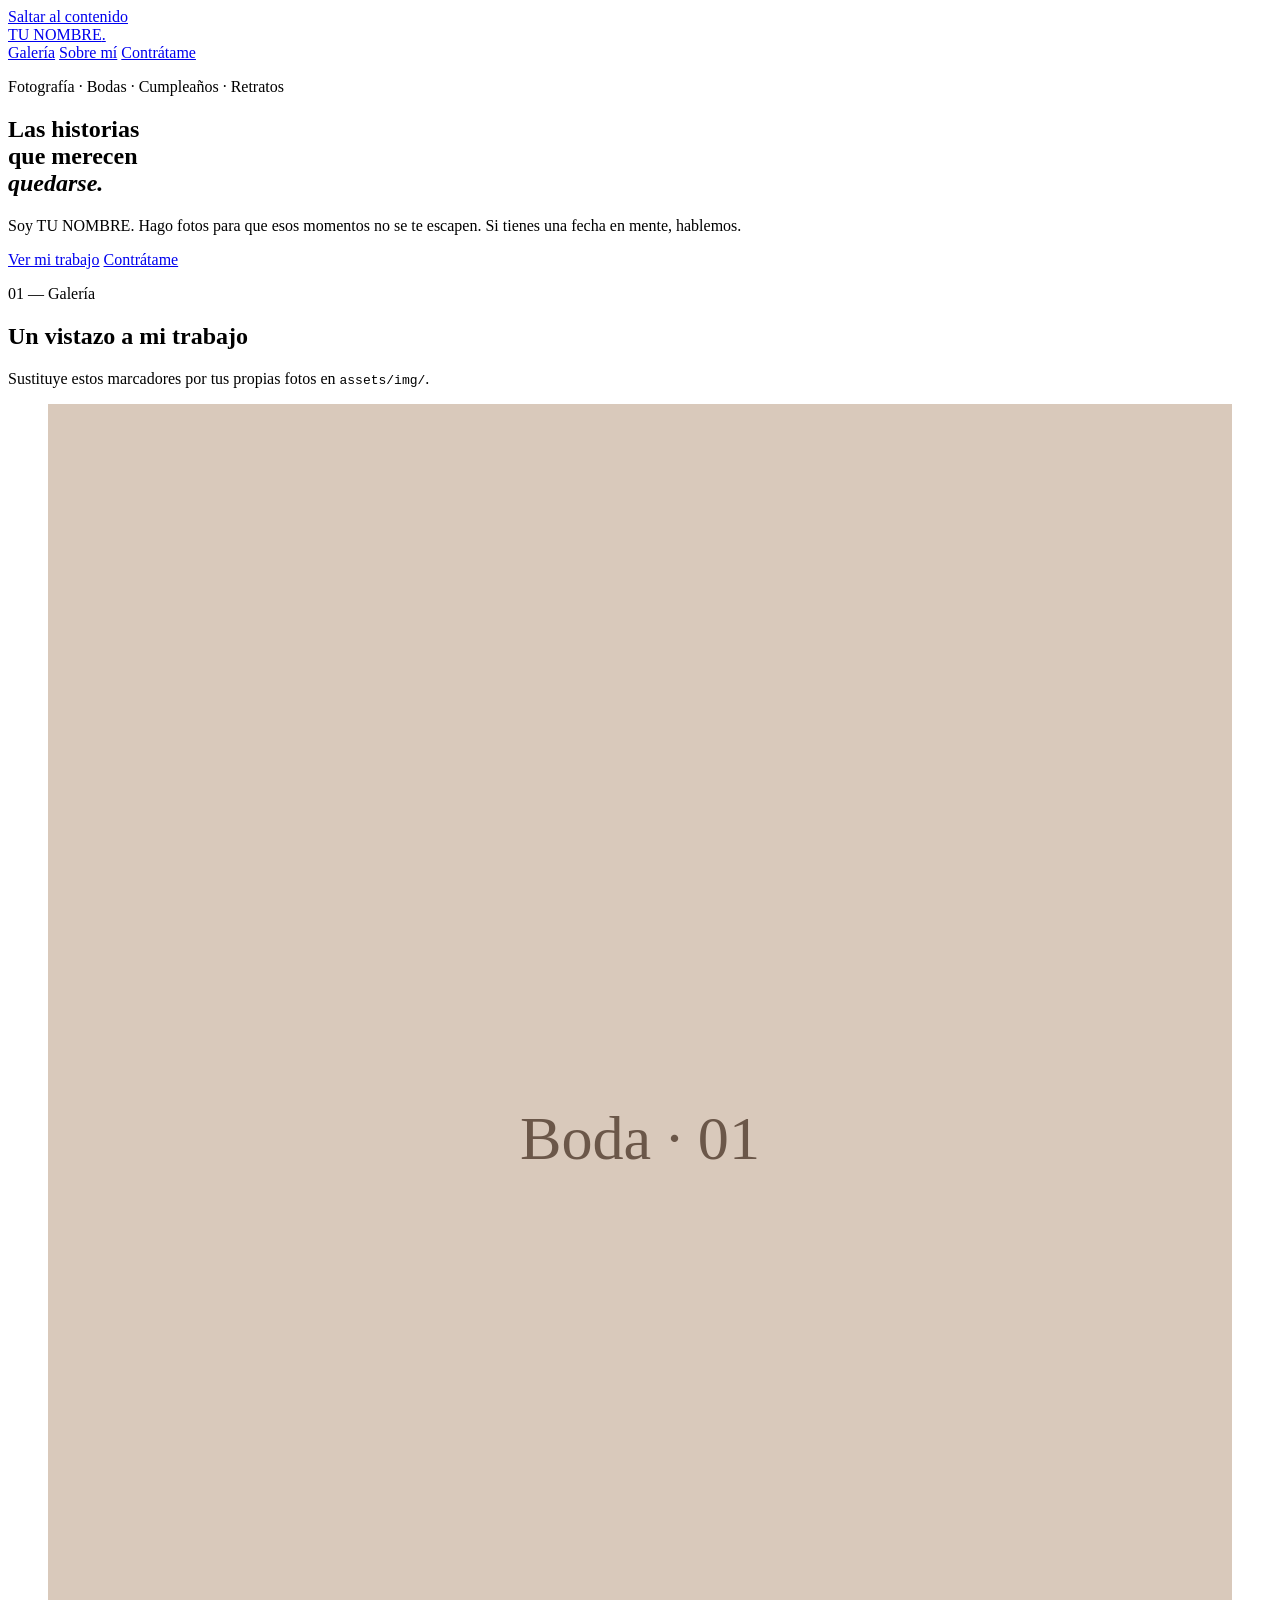
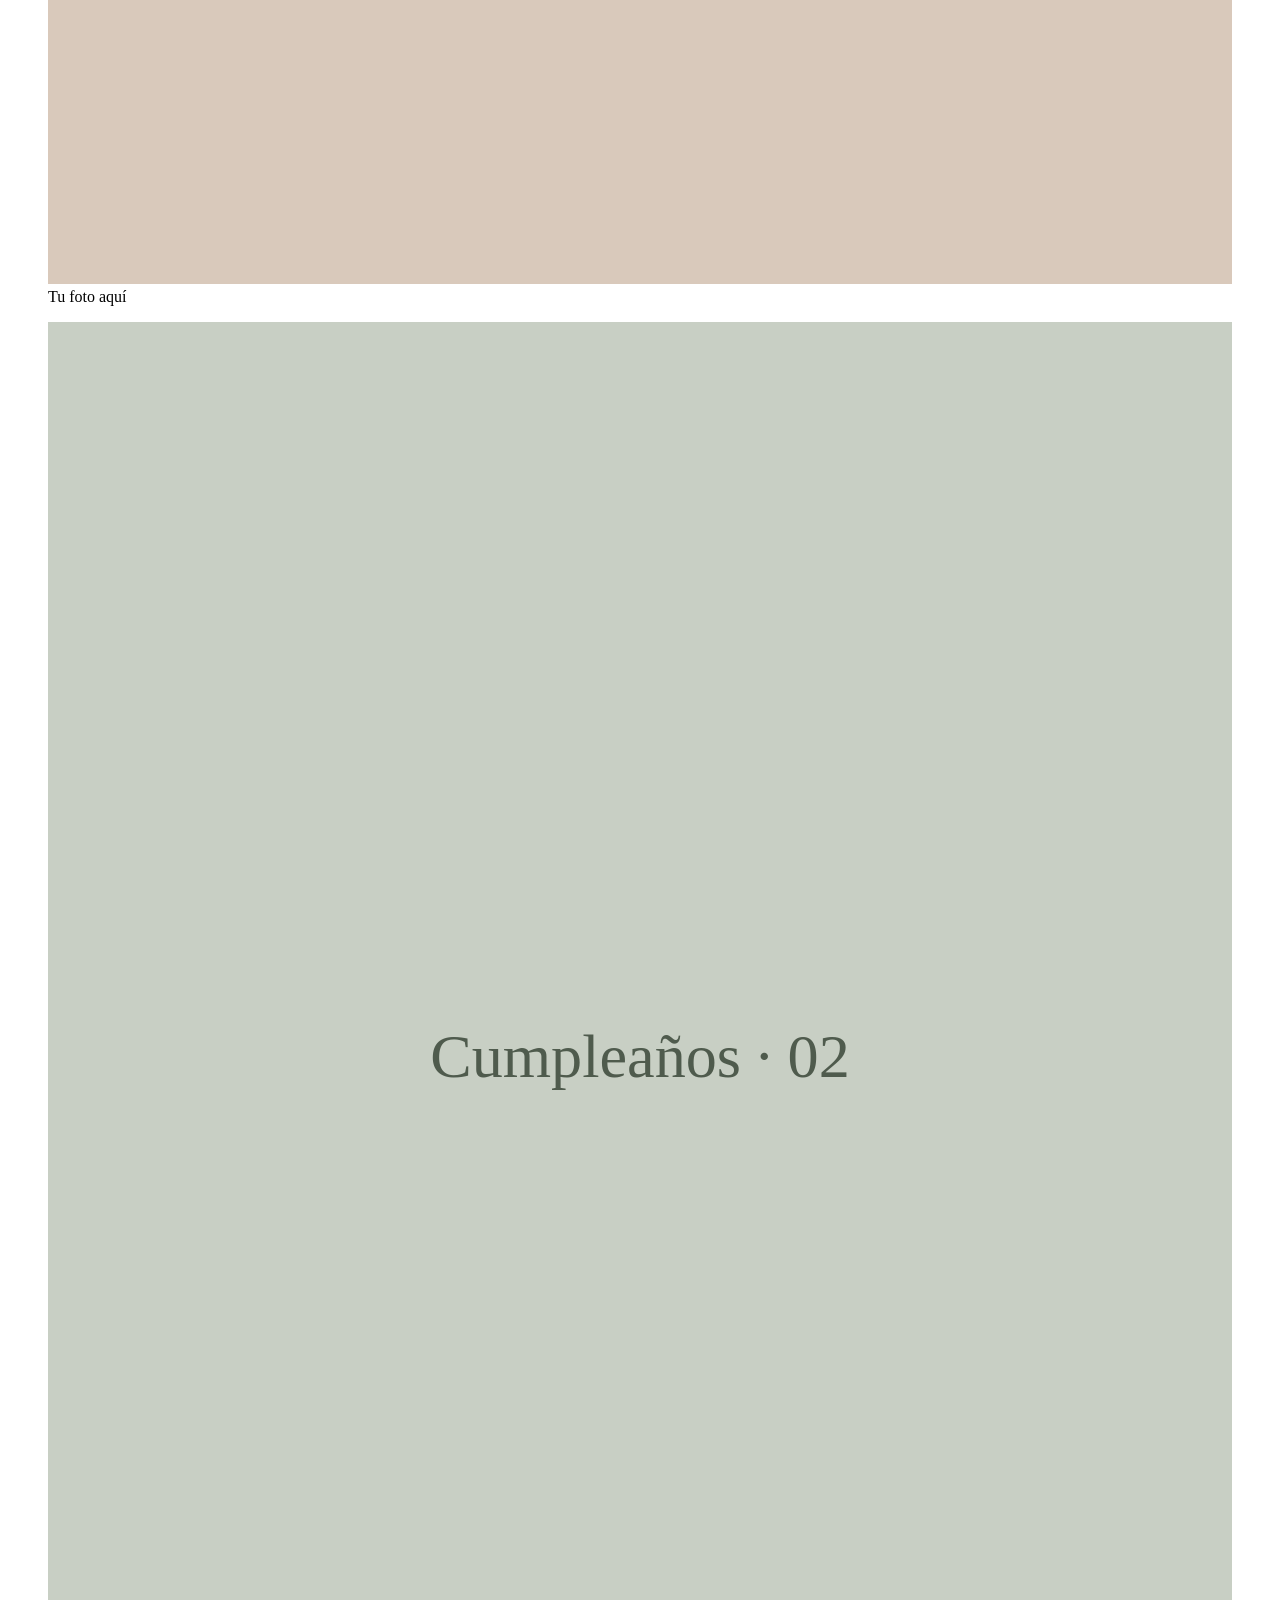
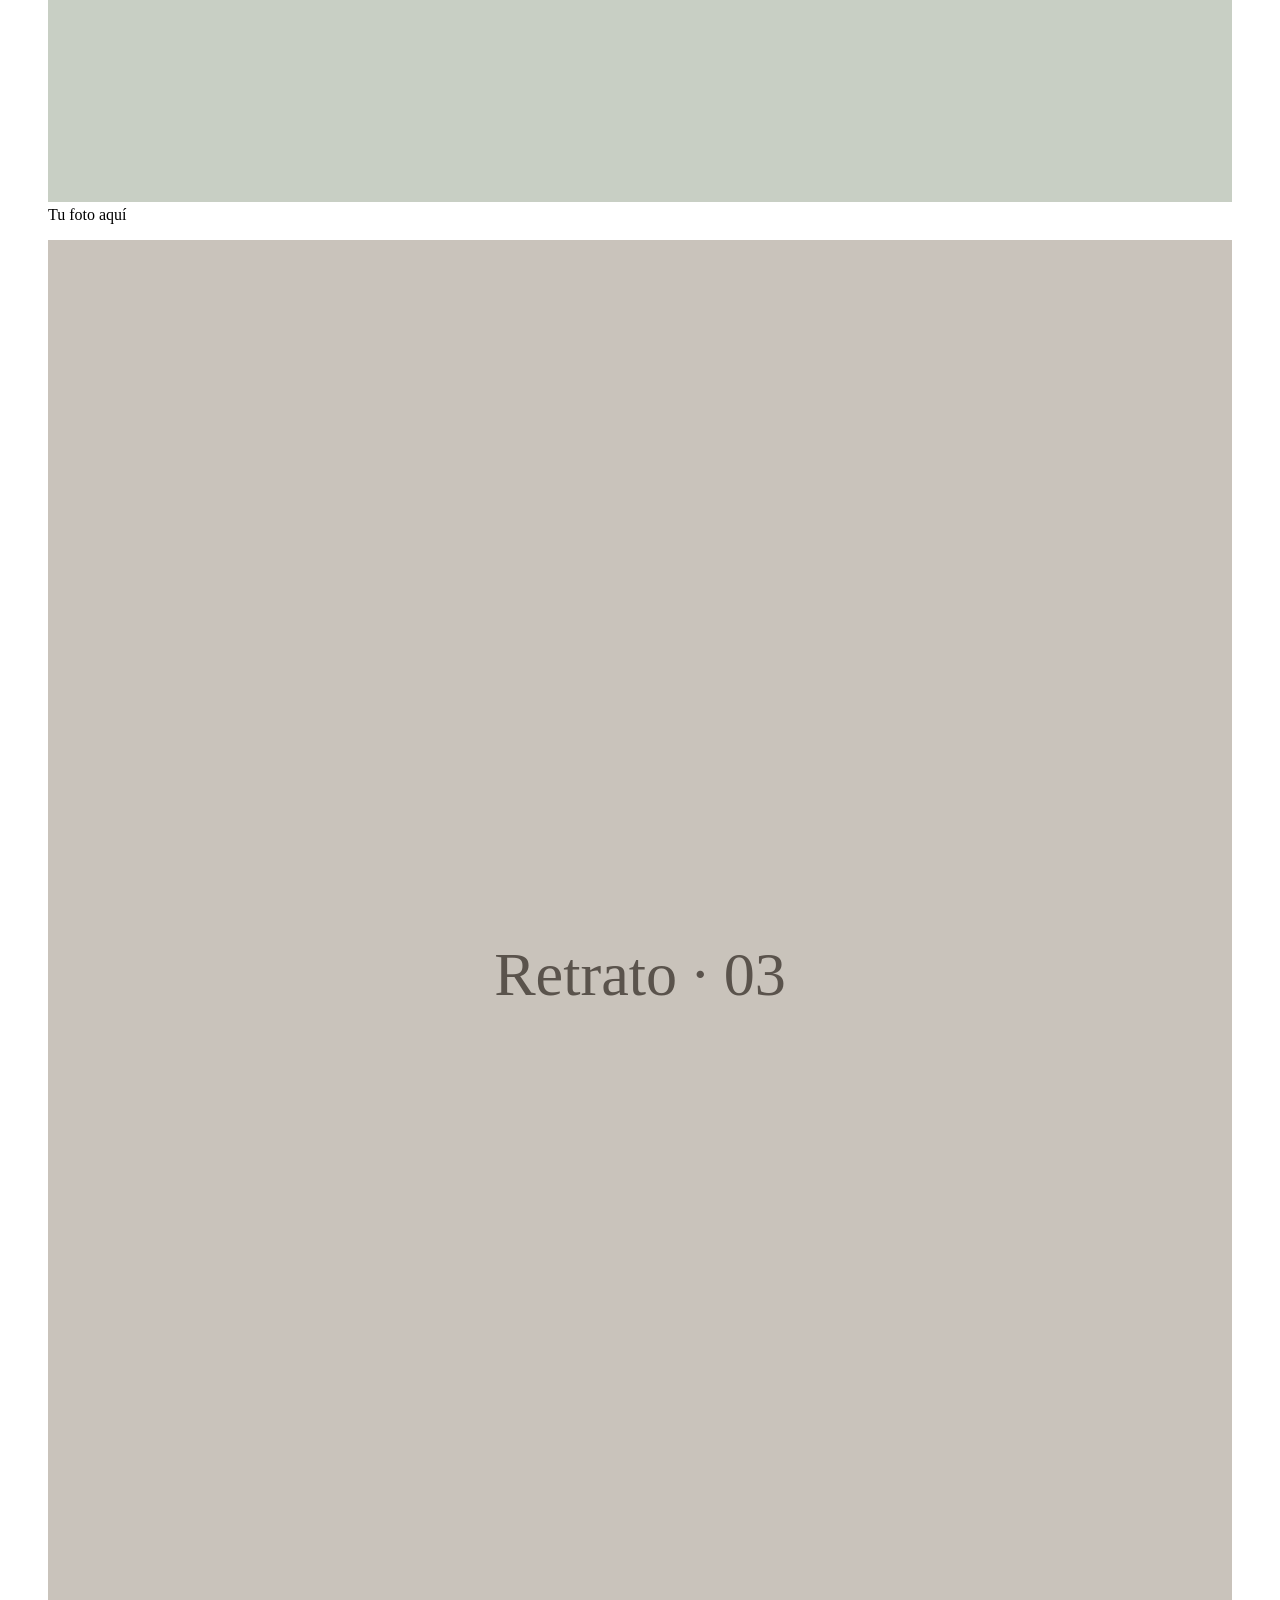
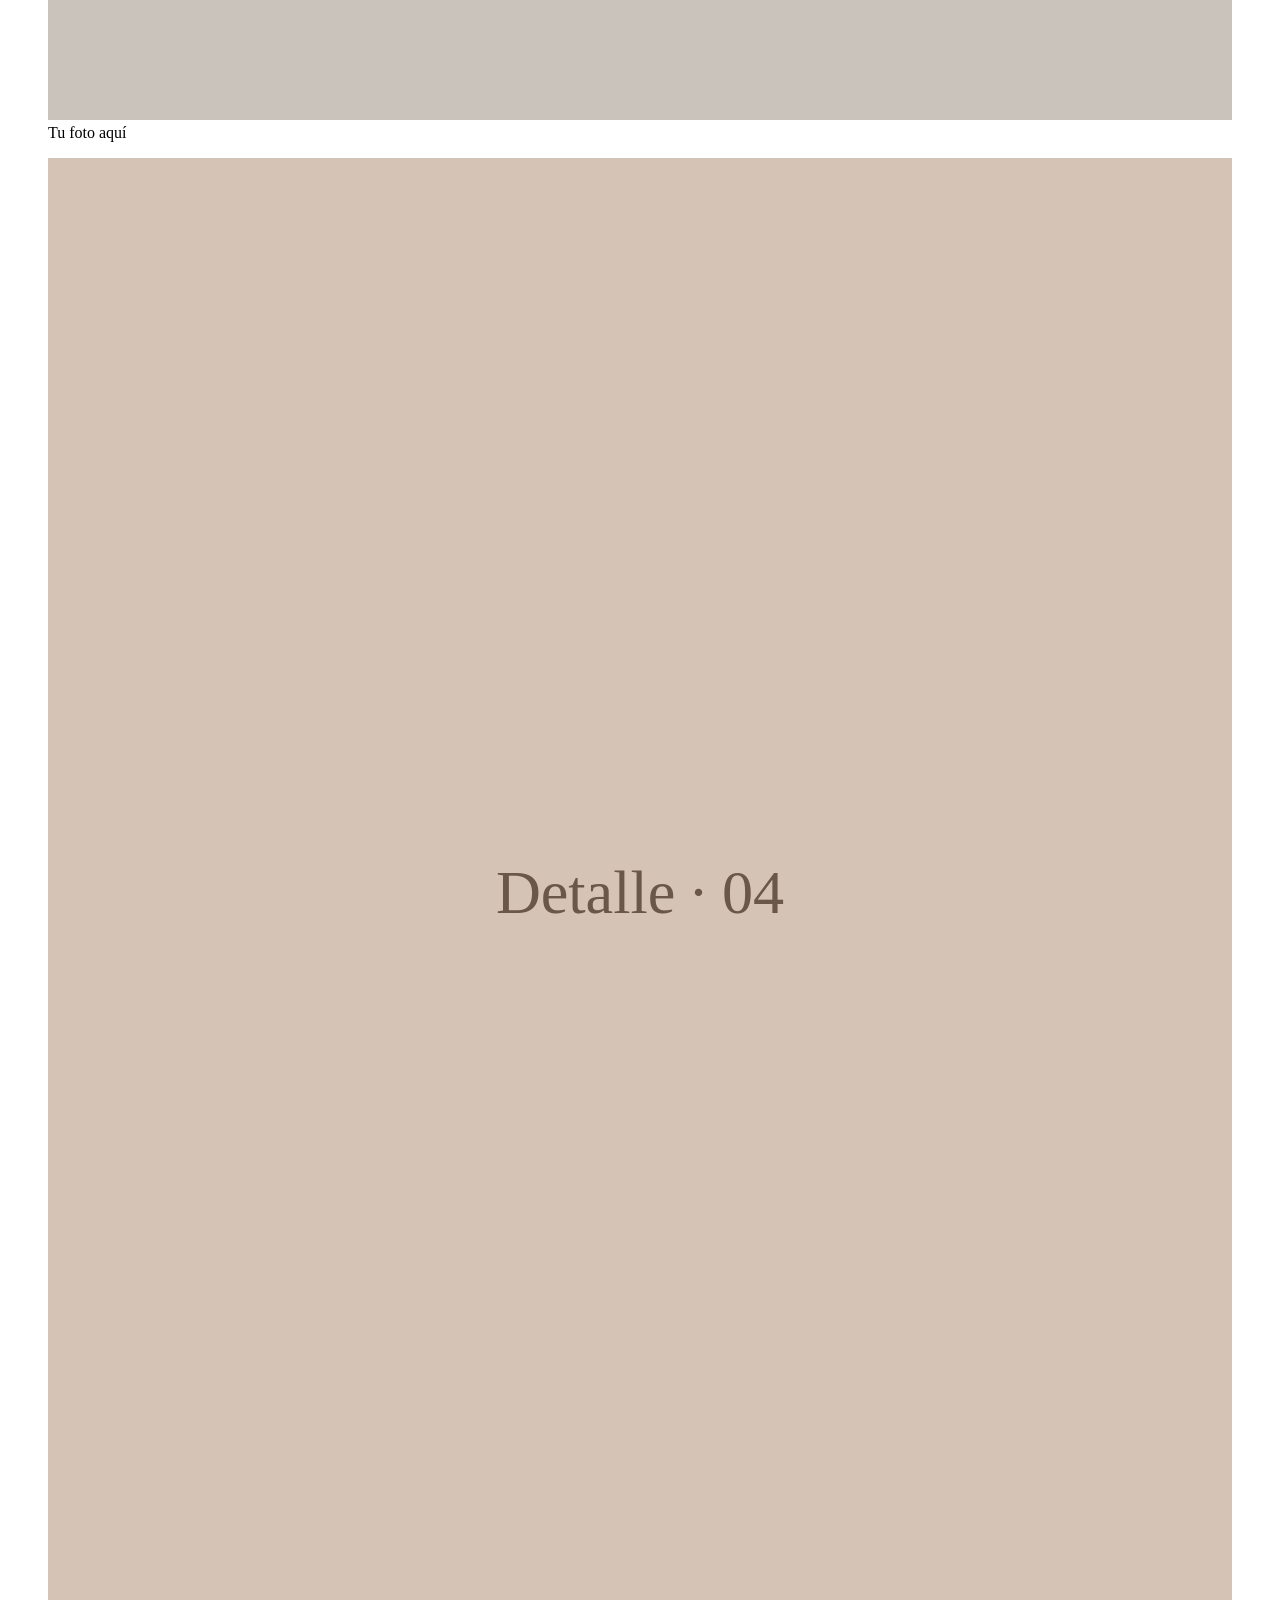
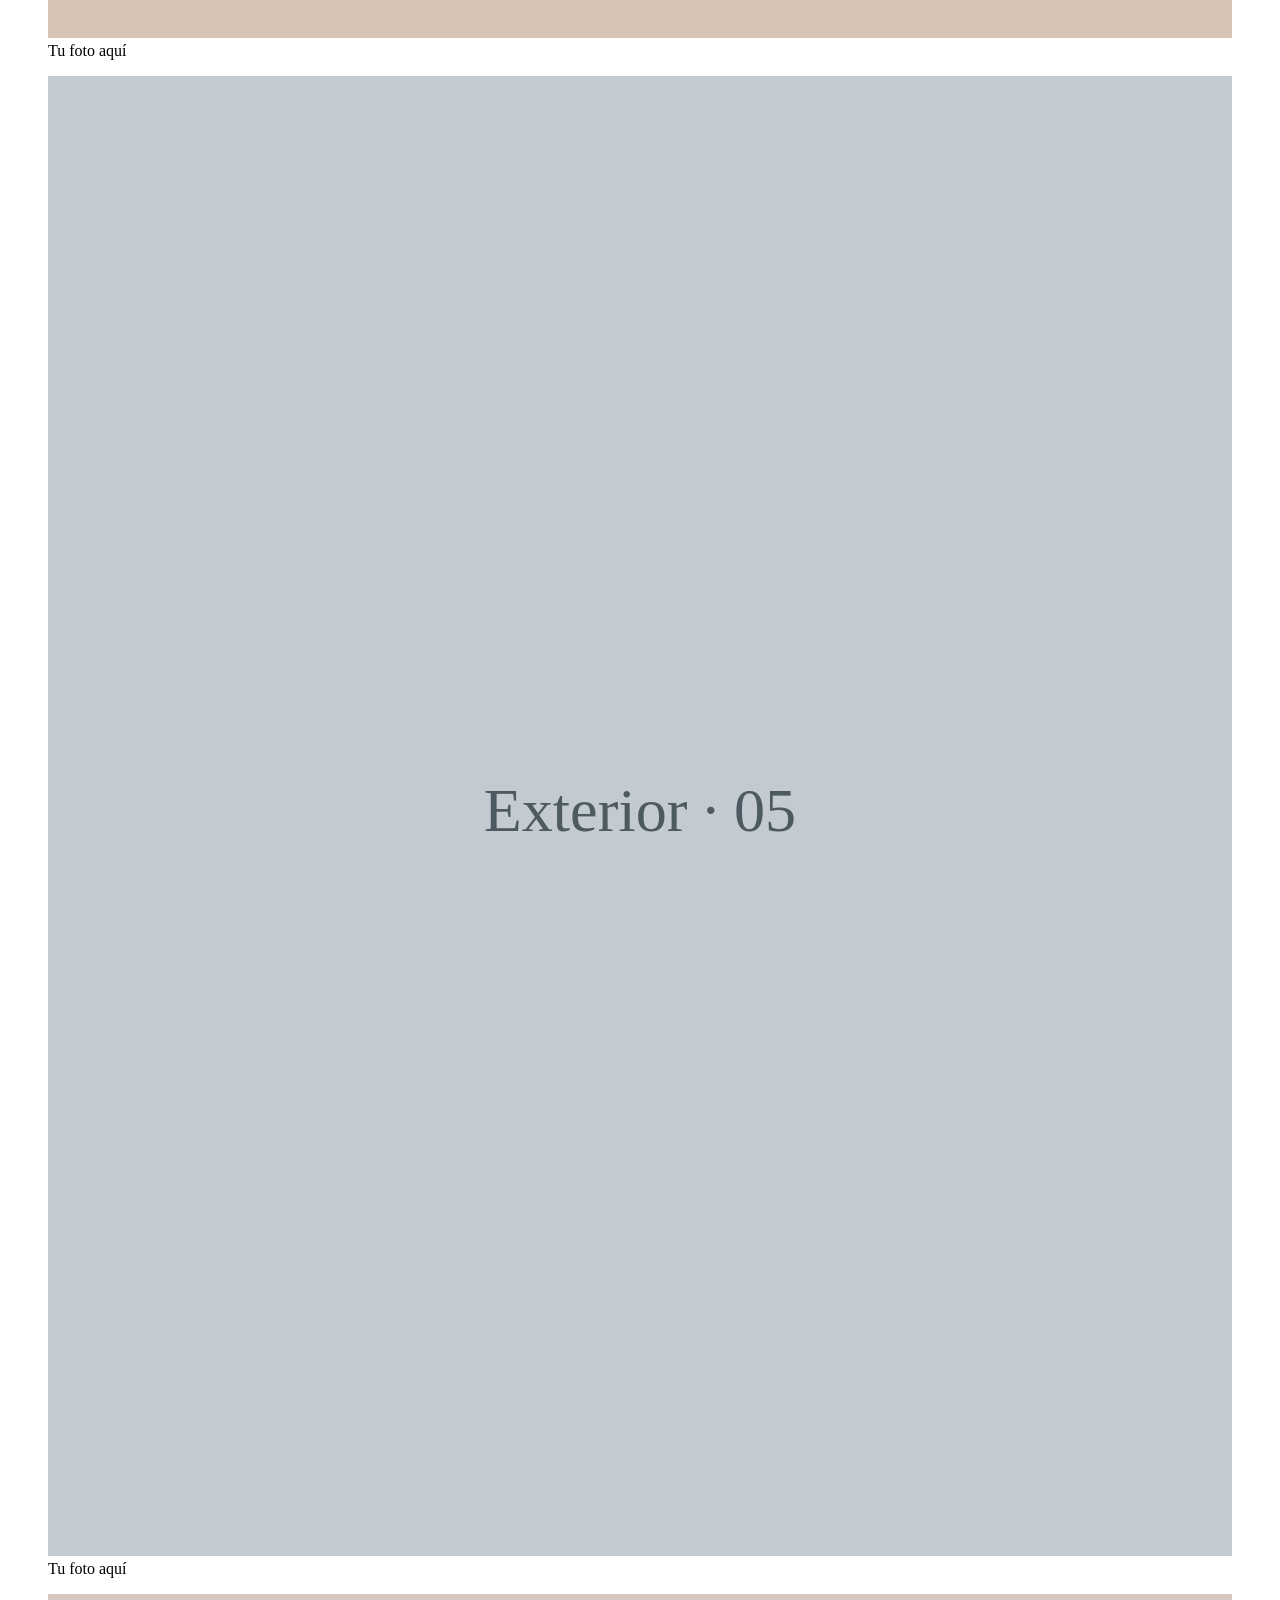
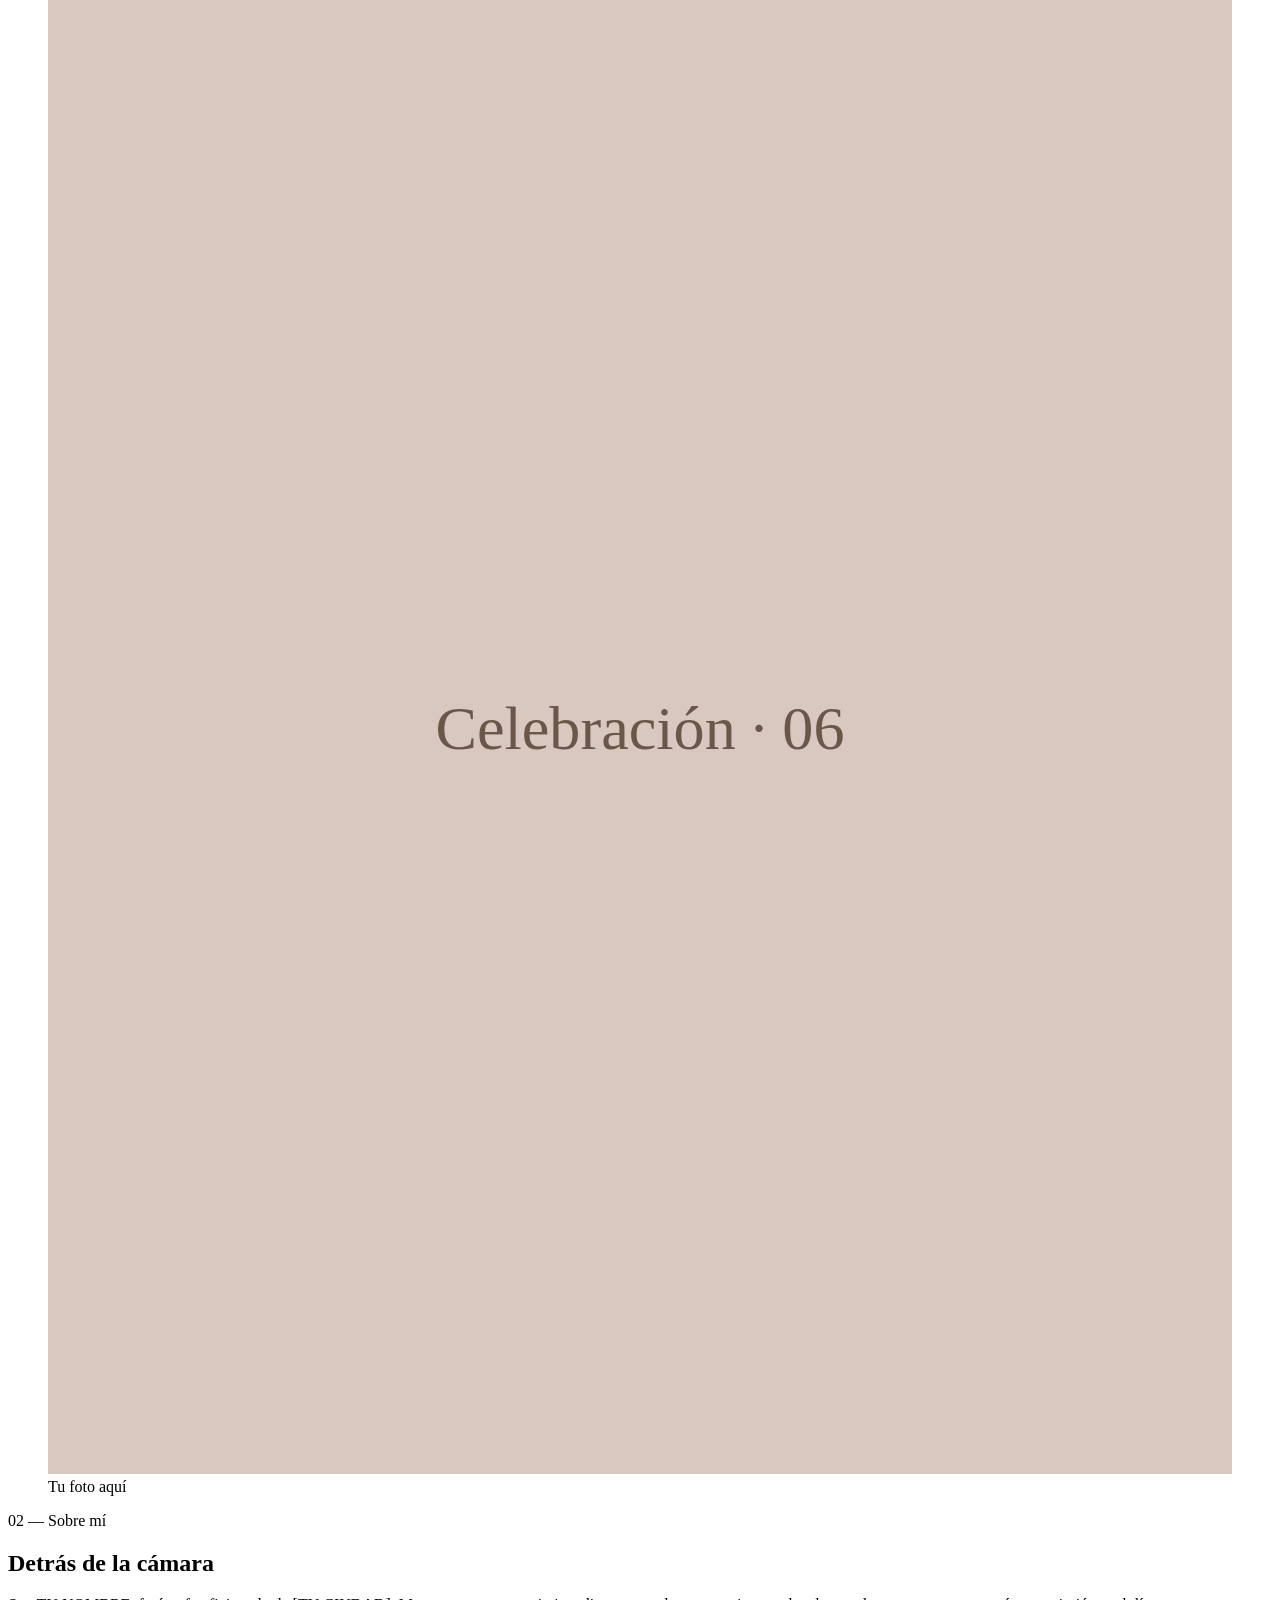
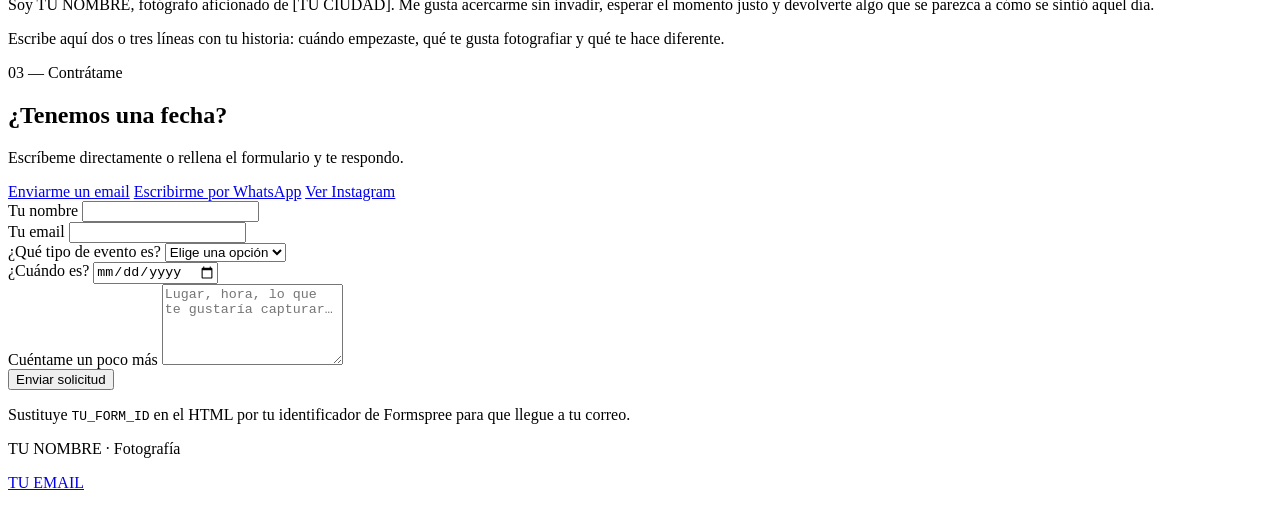
==== index.html @ b953aa75 "feat: añadir index.html" ====
<!doctype html>
<html lang="es">
<head>
  <meta charset="utf-8">
  <meta name="viewport" content="width=device-width, initial-scale=1">
  <title>TU NOMBRE · Fotografía</title>
  <meta name="description" content="Portafolio de fotografía de TU NOMBRE. Bodas, cumpleaños y retratos. Escríbeme para contratarme.">
  <meta property="og:title" content="TU NOMBRE · Fotografía">
  <meta property="og:description" content="Fotografía para bodas, cumpleaños y retratos. Cuéntame qué necesitas y cuándo.">
  <meta property="og:type" content="website">
  <link rel="stylesheet" href="assets/css/style.css">
</head>
<body>
  <a class="salto" href="#contenido">Saltar al contenido</a>

  <header class="cabecera">
    <a class="marca" href="#inicio">TU NOMBRE<span class="punto">.</span></a>
    <nav aria-label="Navegación principal">
      <a href="#galeria">Galería</a>
      <a href="#sobre-mi">Sobre mí</a>
      <a href="#contratame">Contrátame</a>
    </nav>
  </header>

  <main id="contenido">
    <section id="inicio" class="inicio">
      <p class="etiqueta">Fotografía · Bodas · Cumpleaños · Retratos</p>
      <h1>Las historias<br>que merecen<br><em>quedarse.</em></h1>
      <p class="intro">Soy TU NOMBRE. Hago fotos para que esos momentos no se te escapen. Si tienes una fecha en mente, hablemos.</p>
      <div class="acciones">
        <a class="boton boton-principal" href="#galeria">Ver mi trabajo</a>
        <a class="boton boton-secundario" href="#contratame">Contrátame</a>
      </div>
    </section>

    <section id="galeria" class="seccion">
      <div class="cabecera-seccion">
        <p class="etiqueta">01 — Galería</p>
        <h2>Un vistazo a mi trabajo</h2>
        <p>Sustituye estos marcadores por tus propias fotos en <code>assets/img/</code>.</p>
      </div>
      <div class="rejilla">
        <figure><svg viewBox="0 0 800 1000" role="img" aria-label="Espacio para una fotografía de boda"><rect width="800" height="1000" fill="#d9c9bb"/><text x="400" y="510" text-anchor="middle" fill="#6b5749" font-family="Georgia,serif" font-size="42">Boda · 01</text></svg><figcaption>Tu foto aquí</figcaption></figure>
        <figure><svg viewBox="0 0 800 1000" role="img" aria-label="Espacio para una fotografía de cumpleaños"><rect width="800" height="1000" fill="#c8cfc4"/><text x="400" y="510" text-anchor="middle" fill="#4f5b4d" font-family="Georgia,serif" font-size="42">Cumpleaños · 02</text></svg><figcaption>Tu foto aquí</figcaption></figure>
        <figure><svg viewBox="0 0 800 1000" role="img" aria-label="Espacio para un retrato"><rect width="800" height="1000" fill="#c9c3bb"/><text x="400" y="510" text-anchor="middle" fill="#5a534c" font-family="Georgia,serif" font-size="42">Retrato · 03</text></svg><figcaption>Tu foto aquí</figcaption></figure>
        <figure><svg viewBox="0 0 800 1000" role="img" aria-label="Espacio para una fotografía de detalle"><rect width="800" height="1000" fill="#d5c3b5"/><text x="400" y="510" text-anchor="middle" fill="#6b5749" font-family="Georgia,serif" font-size="42">Detalle · 04</text></svg><figcaption>Tu foto aquí</figcaption></figure>
        <figure><svg viewBox="0 0 800 1000" role="img" aria-label="Espacio para una fotografía al aire libre"><rect width="800" height="1000" fill="#c3cbd0"/><text x="400" y="510" text-anchor="middle" fill="#4d5a61" font-family="Georgia,serif" font-size="42">Exterior · 05</text></svg><figcaption>Tu foto aquí</figcaption></figure>
        <figure><svg viewBox="0 0 800 1000" role="img" aria-label="Espacio para una fotografía de celebración"><rect width="800" height="1000" fill="#d8c8c0"/><text x="400" y="510" text-anchor="middle" fill="#6b5749" font-family="Georgia,serif" font-size="42">Celebración · 06</text></svg><figcaption>Tu foto aquí</figcaption></figure>
      </div>
    </section>

    <section id="sobre-mi" class="seccion sobre-mi">
      <div class="cabecera-seccion">
        <p class="etiqueta">02 — Sobre mí</p>
        <h2>Detrás de la cámara</h2>
      </div>
      <p>Soy TU NOMBRE, fotógrafo aficionado de [TU CIUDAD]. Me gusta acercarme sin invadir, esperar el momento justo y devolverte algo que se parezca a cómo se sintió aquel día.</p>
      <p>Escribe aquí dos o tres líneas con tu historia: cuándo empezaste, qué te gusta fotografiar y qué te hace diferente.</p>
    </section>

    <section id="contratame" class="seccion contratame">
      <div class="cabecera-seccion">
        <p class="etiqueta">03 — Contrátame</p>
        <h2>¿Tenemos una fecha?</h2>
        <p>Escríbeme directamente o rellena el formulario y te respondo.</p>
      </div>

      <div class="contacto-directo">
        <a class="boton boton-principal" href="mailto:TU EMAIL">Enviarme un email</a>
        <a class="boton boton-secundario" href="https://wa.me/TU WHATSAPP" target="_blank" rel="noopener">Escribirme por WhatsApp</a>
        <a class="boton boton-secundario" href="https://instagram.com/TU INSTAGRAM" target="_blank" rel="noopener">Ver Instagram</a>
      </div>

      <form id="formulario-contratacion" action="https://formspree.io/f/TU_FORM_ID" method="POST">
        <input type="hidden" name="_subject" value="Nueva solicitud de fotografía">
        <div class="campo">
          <label for="nombre">Tu nombre</label>
          <input id="nombre" name="nombre" type="text" autocomplete="name" required>
        </div>
        <div class="campo">
          <label for="email">Tu email</label>
          <input id="email" name="email" type="email" autocomplete="email" required>
        </div>
        <div class="campo">
          <label for="tipo_evento">¿Qué tipo de evento es?</label>
          <select id="tipo_evento" name="tipo_evento" required>
            <option value="" disabled selected>Elige una opción</option>
            <option value="boda">Boda</option>
            <option value="cumpleanos">Cumpleaños</option>
            <option value="retrato">Retrato</option>
            <option value="otro">Otro</option>
          </select>
        </div>
        <div class="campo">
          <label for="fecha_evento">¿Cuándo es?</label>
          <input id="fecha_evento" name="fecha_evento" type="date" required>
        </div>
        <div class="campo campo-ancho">
          <label for="mensaje">Cuéntame un poco más</label>
          <textarea id="mensaje" name="mensaje" rows="5" placeholder="Lugar, hora, lo que te gustaría capturar…" required></textarea>
        </div>
        <button class="boton boton-principal" type="submit">Enviar solicitud</button>
        <p class="aviso">Sustituye <code>TU_FORM_ID</code> en el HTML por tu identificador de Formspree para que llegue a tu correo.</p>
      </form>
    </section>
  </main>

  <footer class="pie">
    <p>TU NOMBRE · Fotografía</p>
    <p><a href="mailto:TU EMAIL">TU EMAIL</a></p>
  </footer>

  <script src="assets/js/main.js"></script>
</body>
</html>
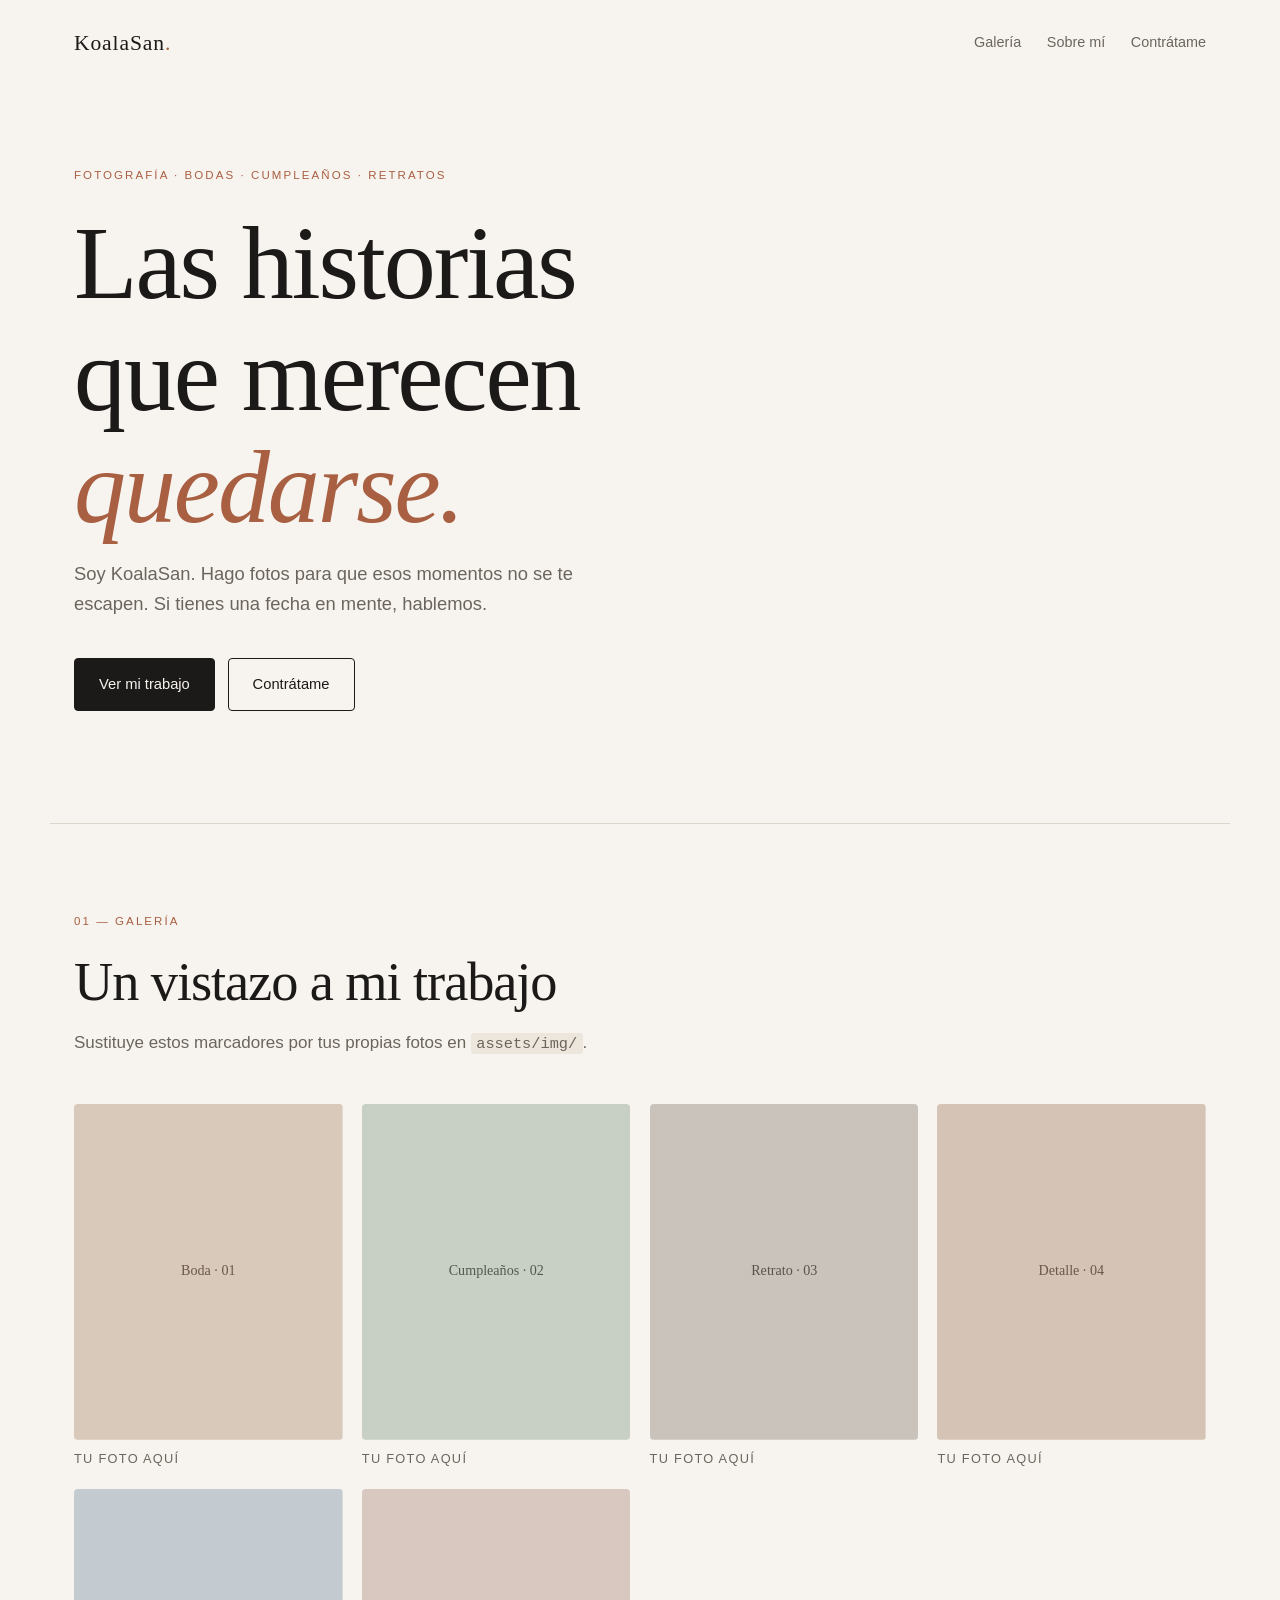
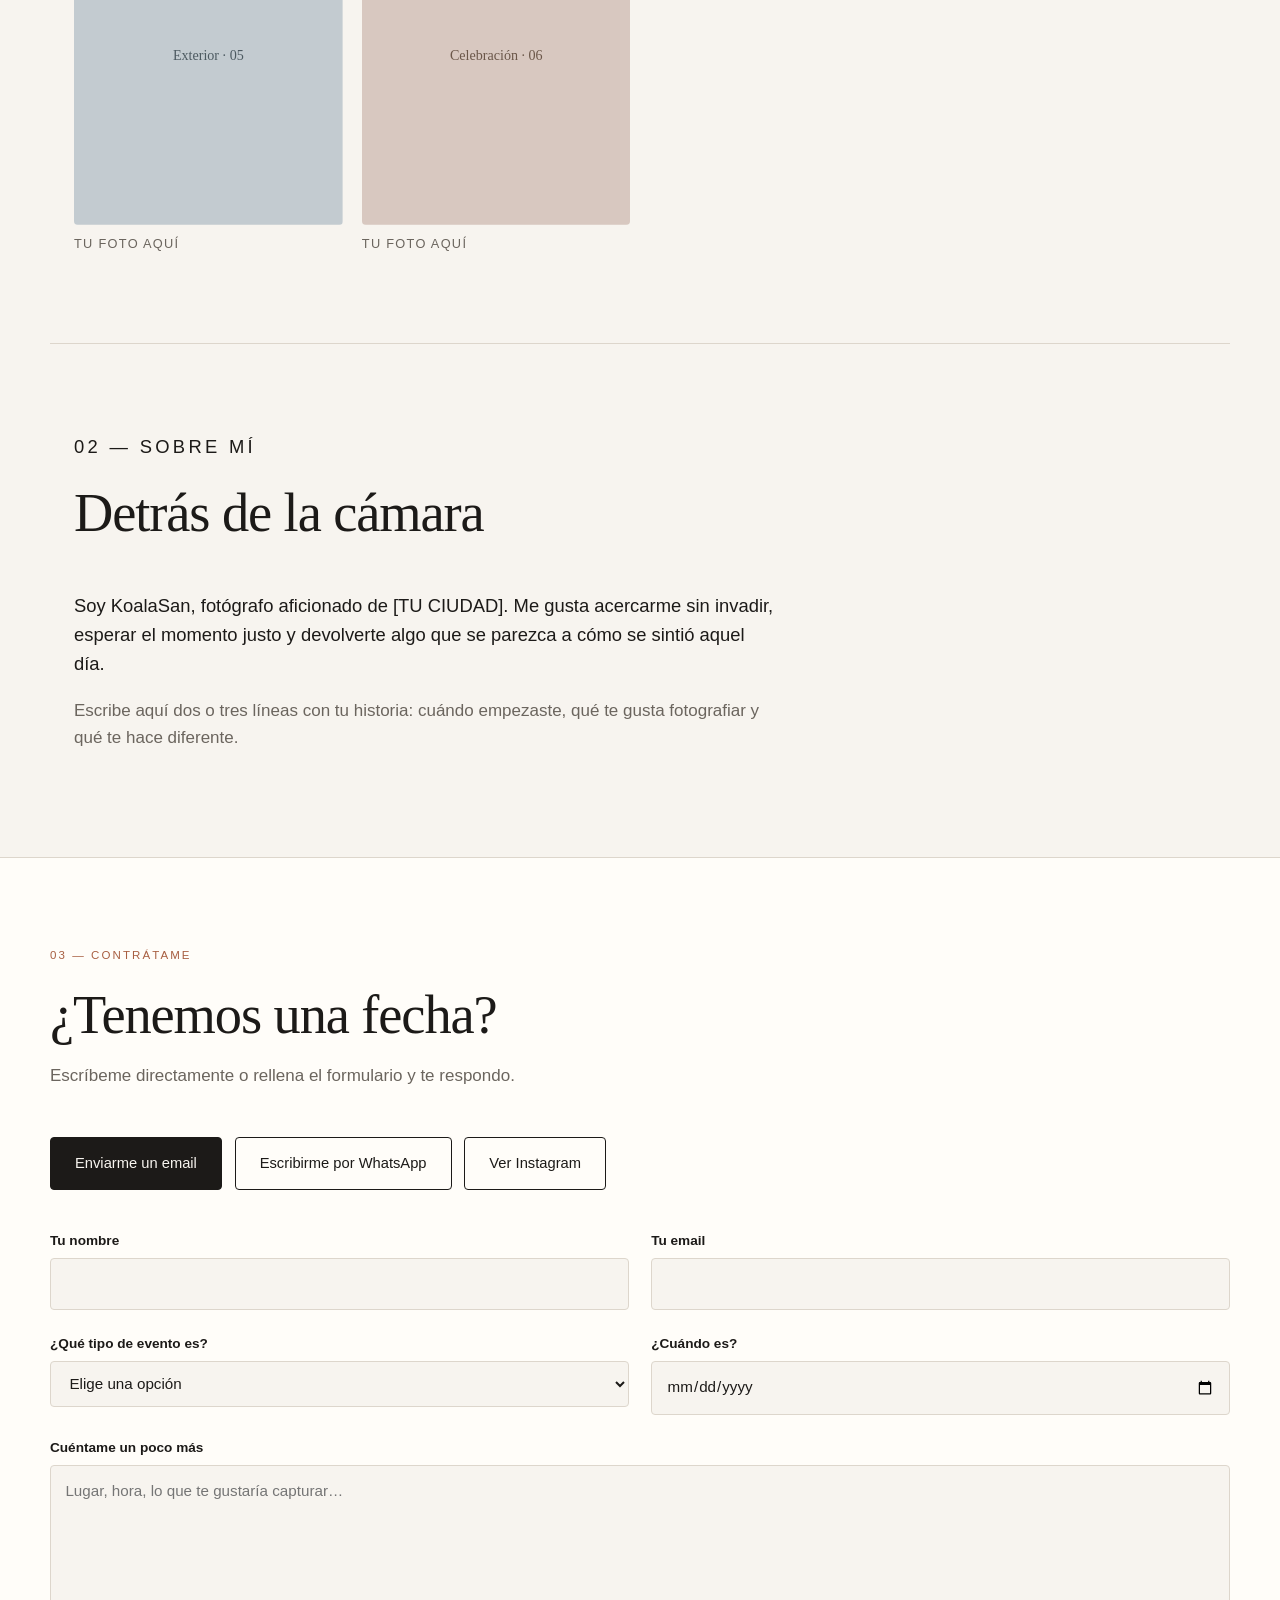
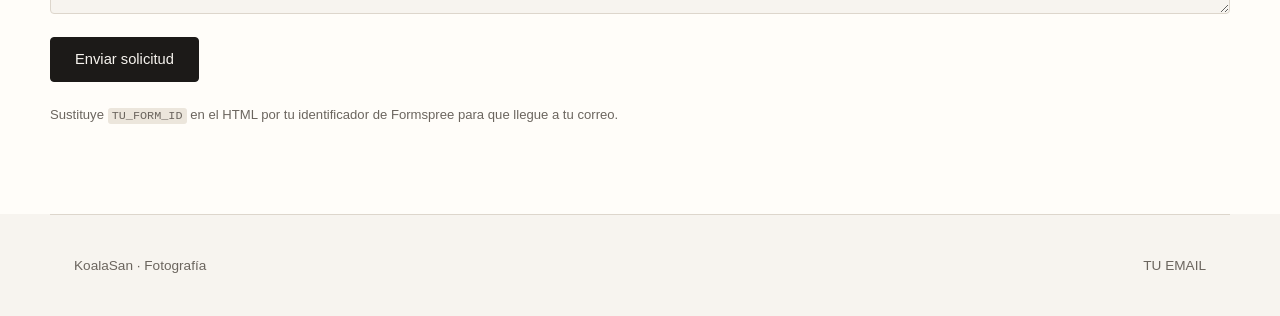
==== commit 39739032: "feat: nombre KoalaSan y animaciones" ====
--- a/index.html
+++ b/index.html
@@ -3,9 +3,10 @@
 <head>
   <meta charset="utf-8">
   <meta name="viewport" content="width=device-width, initial-scale=1">
-  <title>TU NOMBRE · Fotografía</title>
-  <meta name="description" content="Portafolio de fotografía de TU NOMBRE. Bodas, cumpleaños y retratos. Escríbeme para contratarme.">
-  <meta property="og:title" content="TU NOMBRE · Fotografía">
+  <title>KoalaSan · Fotografía</title>
+  <meta name="name" content="KoalaSan">
+  <meta name="description" content="Portafolio de fotografía de KoalaSan. Bodas, cumpleaños y retratos. Escríbeme para contratarme.">
+  <meta property="og:title" content="KoalaSan · Fotografía">
   <meta property="og:description" content="Fotografía para bodas, cumpleaños y retratos. Cuéntame qué necesitas y cuándo.">
   <meta property="og:type" content="website">
   <link rel="stylesheet" href="assets/css/style.css">
@@ -14,7 +15,7 @@
   <a class="salto" href="#contenido">Saltar al contenido</a>
 
   <header class="cabecera">
-    <a class="marca" href="#inicio">TU NOMBRE<span class="punto">.</span></a>
+    <a class="marca" href="#inicio">KoalaSan<span class="punto">.</span></a>
     <nav aria-label="Navegación principal">
       <a href="#galeria">Galería</a>
       <a href="#sobre-mi">Sobre mí</a>
@@ -26,7 +27,7 @@
     <section id="inicio" class="inicio">
       <p class="etiqueta">Fotografía · Bodas · Cumpleaños · Retratos</p>
       <h1>Las historias<br>que merecen<br><em>quedarse.</em></h1>
-      <p class="intro">Soy TU NOMBRE. Hago fotos para que esos momentos no se te escapen. Si tienes una fecha en mente, hablemos.</p>
+      <p class="intro">Soy KoalaSan. Hago fotos para que esos momentos no se te escapen. Si tienes una fecha en mente, hablemos.</p>
       <div class="acciones">
         <a class="boton boton-principal" href="#galeria">Ver mi trabajo</a>
         <a class="boton boton-secundario" href="#contratame">Contrátame</a>
@@ -54,7 +55,7 @@
         <p class="etiqueta">02 — Sobre mí</p>
         <h2>Detrás de la cámara</h2>
       </div>
-      <p>Soy TU NOMBRE, fotógrafo aficionado de [TU CIUDAD]. Me gusta acercarme sin invadir, esperar el momento justo y devolverte algo que se parezca a cómo se sintió aquel día.</p>
+      <p>Soy KoalaSan, fotógrafo aficionado de [TU CIUDAD]. Me gusta acercarme sin invadir, esperar el momento justo y devolverte algo que se parezca a cómo se sintió aquel día.</p>
       <p>Escribe aquí dos o tres líneas con tu historia: cuándo empezaste, qué te gusta fotografiar y qué te hace diferente.</p>
     </section>
 
@@ -106,7 +107,7 @@
   </main>
 
   <footer class="pie">
-    <p>TU NOMBRE · Fotografía</p>
+    <p>KoalaSan · Fotografía</p>
     <p><a href="mailto:TU EMAIL">TU EMAIL</a></p>
   </footer>
 
--- a/assets/css/style.css
+++ b/assets/css/style.css
@@ -0,0 +1,236 @@
+:root {
+  --fondo: #f7f4ef;
+  --papel: #fffdf9;
+  --tinta: #1c1a18;
+  --suave: #6b655e;
+  --acento: #a85f42;
+  --borde: #ddd6cc;
+  --radio: 4px;
+}
+
+* { box-sizing: border-box; }
+
+html { scroll-behavior: smooth; }
+
+body {
+  margin: 0;
+  background: var(--fondo);
+  color: var(--tinta);
+  font-family: -apple-system, BlinkMacSystemFont, "Segoe UI", Roboto, Helvetica, Arial, sans-serif;
+  font-size: 17px;
+  line-height: 1.6;
+  -webkit-font-smoothing: antialiased;
+}
+
+h1, h2 {
+  font-family: Georgia, "Times New Roman", serif;
+  font-weight: 400;
+  line-height: 1.08;
+  letter-spacing: -0.02em;
+  margin: 0 0 1rem;
+}
+
+h1 { font-size: clamp(2.8rem, 9vw, 6.5rem); }
+h2 { font-size: clamp(2rem, 5vw, 3.4rem); }
+em { color: var(--acento); font-style: italic; }
+
+a { color: inherit; }
+
+code {
+  font-size: 0.9em;
+  background: #ece6dc;
+  padding: 0.1em 0.35em;
+  border-radius: 3px;
+}
+
+.salto {
+  position: absolute;
+  left: -9999px;
+}
+.salto:focus {
+  left: 1rem;
+  top: 1rem;
+  z-index: 10;
+  background: var(--tinta);
+  color: var(--fondo);
+  padding: 0.5rem 1rem;
+}
+
+.cabecera {
+  display: flex;
+  flex-wrap: wrap;
+  gap: 1rem;
+  align-items: center;
+  justify-content: space-between;
+  max-width: 1180px;
+  margin: 0 auto;
+  padding: 1.6rem 1.5rem;
+}
+
+.marca {
+  font-family: Georgia, "Times New Roman", serif;
+  font-size: 1.35rem;
+  letter-spacing: 0.04em;
+  text-decoration: none;
+}
+.punto { color: var(--acento); }
+
+.cabecera nav {
+  display: flex;
+  flex-wrap: wrap;
+  gap: 1.6rem;
+}
+.cabecera nav a {
+  font-size: 0.9rem;
+  text-decoration: none;
+  color: var(--suave);
+  border-bottom: 1px solid transparent;
+}
+.cabecera nav a:hover { color: var(--tinta); border-color: var(--acento); }
+
+:focus-visible {
+  outline: 2px solid var(--acento);
+  outline-offset: 3px;
+}
+
+.inicio,
+.seccion,
+.pie {
+  max-width: 1180px;
+  margin: 0 auto;
+  padding-inline: 1.5rem;
+}
+
+.inicio {
+  min-height: min(78vh, 720px);
+  display: flex;
+  flex-direction: column;
+  justify-content: center;
+  padding-block: 5rem 7rem;
+}
+
+.etiqueta {
+  text-transform: uppercase;
+  letter-spacing: 0.18em;
+  font-size: 0.72rem;
+  color: var(--acento);
+  margin: 0 0 1.4rem;
+}
+
+.intro {
+  max-width: 34rem;
+  font-size: 1.15rem;
+  color: var(--suave);
+  margin: 0 0 2.5rem;
+}
+
+.acciones,
+.contacto-directo {
+  display: flex;
+  flex-wrap: wrap;
+  gap: 0.8rem;
+}
+
+.boton {
+  display: inline-block;
+  padding: 0.85rem 1.5rem;
+  border-radius: var(--radio);
+  font-size: 0.92rem;
+  text-decoration: none;
+  border: 1px solid var(--tinta);
+  cursor: pointer;
+  font-family: inherit;
+}
+.boton-principal { background: var(--tinta); color: var(--fondo); }
+.boton-principal:hover { background: var(--acento); border-color: var(--acento); }
+.boton-secundario { background: transparent; color: var(--tinta); }
+.boton-secundario:hover { border-color: var(--acento); color: var(--acento); }
+
+.seccion { padding-block: 5.5rem; border-top: 1px solid var(--borde); }
+
+.cabecera-seccion { max-width: 42rem; margin-bottom: 3rem; }
+.cabecera-seccion > p:last-child { color: var(--suave); }
+
+.rejilla {
+  display: grid;
+  grid-template-columns: repeat(auto-fit, minmax(240px, 1fr));
+  gap: 1.2rem;
+}
+
+.rejilla figure { margin: 0; }
+.rejilla svg {
+  display: block;
+  width: 100%;
+  height: auto;
+  border-radius: var(--radio);
+}
+.rejilla figcaption {
+  padding-top: 0.6rem;
+  font-size: 0.8rem;
+  color: var(--suave);
+  text-transform: uppercase;
+  letter-spacing: 0.1em;
+}
+
+.sobre-mi p { max-width: 44rem; color: var(--suave); }
+.sobre-mi p:first-of-type { color: var(--tinta); font-size: 1.15rem; }
+
+.contratame { background: var(--papel); max-width: none; }
+.contratame > * { max-width: 1180px; margin-inline: auto; }
+
+.contacto-directo { margin-bottom: 2.5rem; }
+
+form {
+  display: grid;
+  grid-template-columns: repeat(2, minmax(0, 1fr));
+  gap: 1.4rem;
+  max-width: 44rem;
+}
+
+.campo { display: flex; flex-direction: column; gap: 0.4rem; }
+.campo-ancho { grid-column: 1 / -1; }
+
+label { font-size: 0.85rem; font-weight: 600; }
+
+input, select, textarea {
+  width: 100%;
+  padding: 0.8rem 0.9rem;
+  border: 1px solid var(--borde);
+  border-radius: var(--radio);
+  background: var(--fondo);
+  color: var(--tinta);
+  font: inherit;
+  font-size: 0.95rem;
+}
+textarea { resize: vertical; }
+
+form > button { justify-self: start; }
+
+.aviso {
+  grid-column: 1 / -1;
+  font-size: 0.82rem;
+  color: var(--suave);
+  margin: 0;
+}
+
+.pie {
+  display: flex;
+  flex-wrap: wrap;
+  justify-content: space-between;
+  gap: 1rem;
+  padding-block: 2.5rem;
+  border-top: 1px solid var(--borde);
+  font-size: 0.85rem;
+  color: var(--suave);
+}
+.pie p { margin: 0; }
+.pie a { text-decoration: none; }
+
+@media (max-width: 640px) {
+  body { font-size: 16px; }
+  .cabecera { padding-block: 1.2rem; }
+  .inicio { padding-block: 3.5rem 5rem; }
+  .seccion { padding-block: 4rem; }
+  form { grid-template-columns: 1fr; }
+  .boton { padding: 0.8rem 1.2rem; }
+}
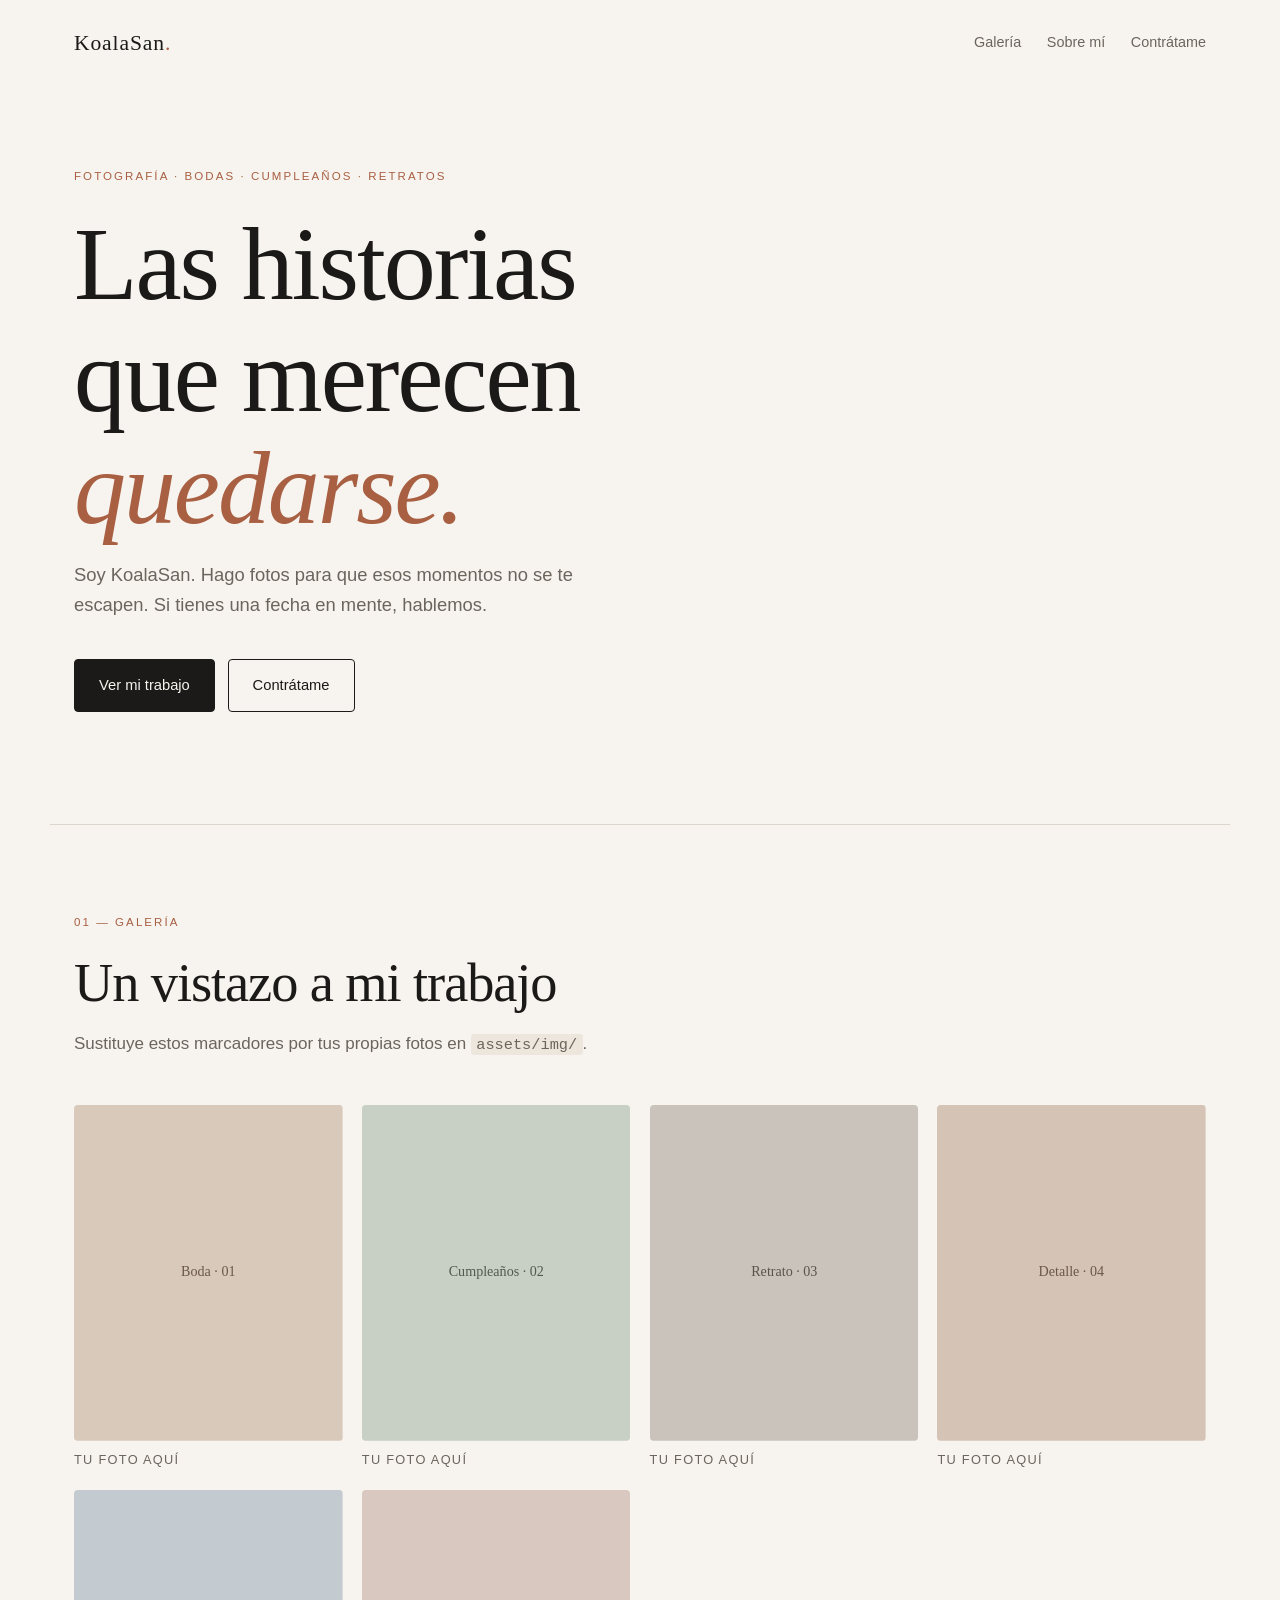
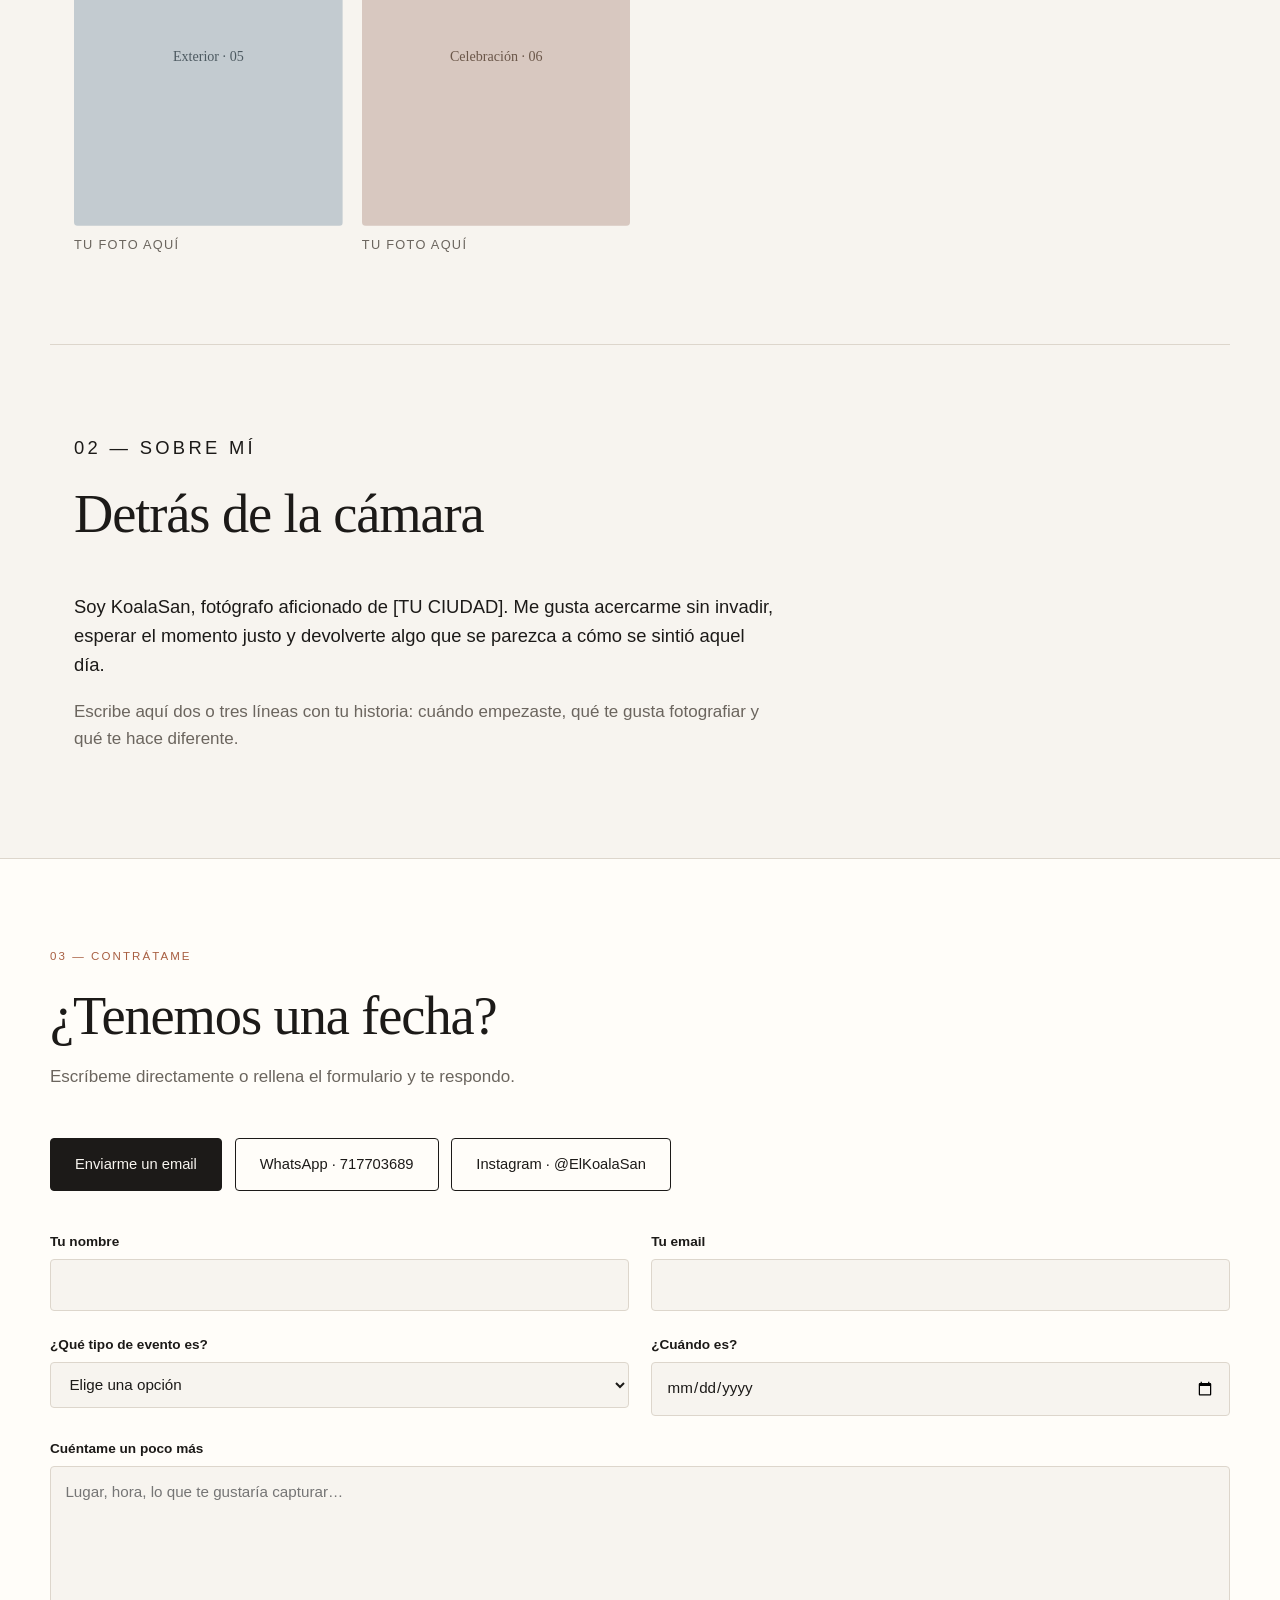
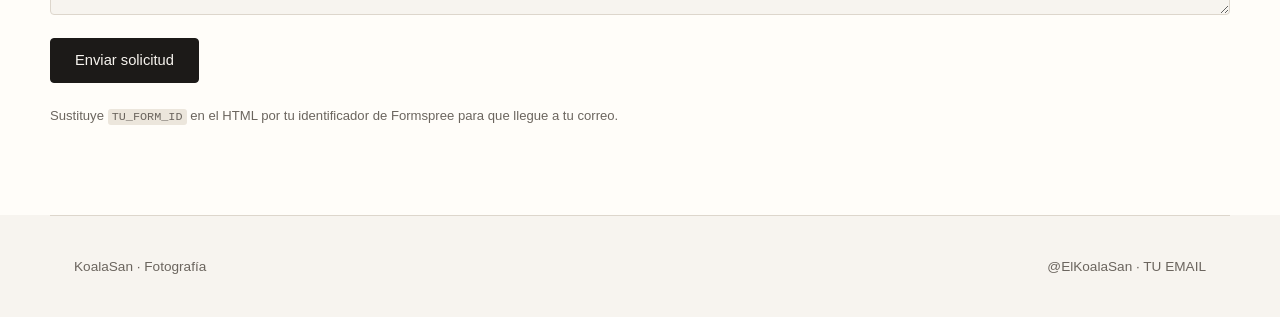
==== commit 129217e3: "feat: contacto de KoalaSan" ====
--- a/index.html
+++ b/index.html
@@ -68,8 +68,8 @@
 
       <div class="contacto-directo">
         <a class="boton boton-principal" href="mailto:TU EMAIL">Enviarme un email</a>
-        <a class="boton boton-secundario" href="https://wa.me/TU WHATSAPP" target="_blank" rel="noopener">Escribirme por WhatsApp</a>
-        <a class="boton boton-secundario" href="https://instagram.com/TU INSTAGRAM" target="_blank" rel="noopener">Ver Instagram</a>
+        <a class="boton boton-secundario" href="https://wa.me/717703689" target="_blank" rel="noopener">WhatsApp · 717703689</a>
+        <a class="boton boton-secundario" href="https://instagram.com/ElKoalaSan" target="_blank" rel="noopener">Instagram · @ElKoalaSan</a>
       </div>
 
       <form id="formulario-contratacion" action="https://formspree.io/f/TU_FORM_ID" method="POST">
@@ -108,7 +108,7 @@
 
   <footer class="pie">
     <p>KoalaSan · Fotografía</p>
-    <p><a href="mailto:TU EMAIL">TU EMAIL</a></p>
+    <p><a href="https://instagram.com/ElKoalaSan" target="_blank" rel="noopener">@ElKoalaSan</a> · <a href="mailto:TU EMAIL">TU EMAIL</a></p>
   </footer>
 
   <script src="assets/js/main.js"></script>
--- a/assets/css/style.css
+++ b/assets/css/style.css
@@ -12,6 +12,8 @@
 
 html { scroll-behavior: smooth; }
 
+section { scroll-margin-top: 6rem; }
+
 body {
   margin: 0;
   background: var(--fondo);
@@ -57,6 +59,9 @@
 }
 
 .cabecera {
+  position: sticky;
+  top: 0;
+  z-index: 10;
   display: flex;
   flex-wrap: wrap;
   gap: 1rem;
@@ -65,6 +70,9 @@
   max-width: 1180px;
   margin: 0 auto;
   padding: 1.6rem 1.5rem;
+  background: rgba(247, 244, 239, 0.92);
+  backdrop-filter: blur(10px);
+  border-bottom: 1px solid transparent;
 }
 
 .marca {
@@ -140,7 +148,9 @@
   border: 1px solid var(--tinta);
   cursor: pointer;
   font-family: inherit;
-}
+  transition: background 0.25s ease, color 0.25s ease, border-color 0.25s ease, transform 0.25s ease;
+}
+.boton:hover { transform: translateY(-2px); }
 .boton-principal { background: var(--tinta); color: var(--fondo); }
 .boton-principal:hover { background: var(--acento); border-color: var(--acento); }
 .boton-secundario { background: transparent; color: var(--tinta); }
@@ -201,6 +211,12 @@
   color: var(--tinta);
   font: inherit;
   font-size: 0.95rem;
+  transition: border-color 0.2s ease, box-shadow 0.2s ease;
+}
+input:focus, select:focus, textarea:focus {
+  border-color: var(--acento);
+  box-shadow: 0 0 0 3px rgba(168, 95, 66, 0.14);
+  outline: none;
 }
 textarea { resize: vertical; }
 
@@ -225,6 +241,42 @@
 }
 .pie p { margin: 0; }
 .pie a { text-decoration: none; }
+
+/* Movimiento: entrada escalonada y revelado al hacer scroll */
+@keyframes subir {
+  from { opacity: 0; transform: translateY(22px); }
+  to { opacity: 1; transform: none; }
+}
+
+.inicio > * {
+  animation: subir 0.8s cubic-bezier(0.2, 0.7, 0.2, 1) both;
+}
+.inicio > :nth-child(1) { animation-delay: 0.05s; }
+.inicio > :nth-child(2) { animation-delay: 0.16s; }
+.inicio > :nth-child(3) { animation-delay: 0.3s; }
+.inicio > :nth-child(4) { animation-delay: 0.42s; }
+
+.revelar {
+  opacity: 0;
+  transform: translateY(18px);
+  transition: opacity 0.7s ease, transform 0.7s cubic-bezier(0.2, 0.7, 0.2, 1);
+  transition-delay: var(--retraso, 0ms);
+}
+.revelar.visible { opacity: 1; transform: none; }
+
+.rejilla svg { transition: filter 0.4s ease; }
+.rejilla figure.revelar.visible:hover { transform: translateY(-4px); }
+.rejilla figure.revelar.visible:hover svg { filter: brightness(1.06); }
+
+@media (prefers-reduced-motion: reduce) {
+  html { scroll-behavior: auto; }
+  *, *::before, *::after {
+    animation-duration: 0.01ms !important;
+    animation-iteration-count: 1 !important;
+    transition-duration: 0.01ms !important;
+  }
+  .revelar { opacity: 1; transform: none; }
+}
 
 @media (max-width: 640px) {
   body { font-size: 16px; }
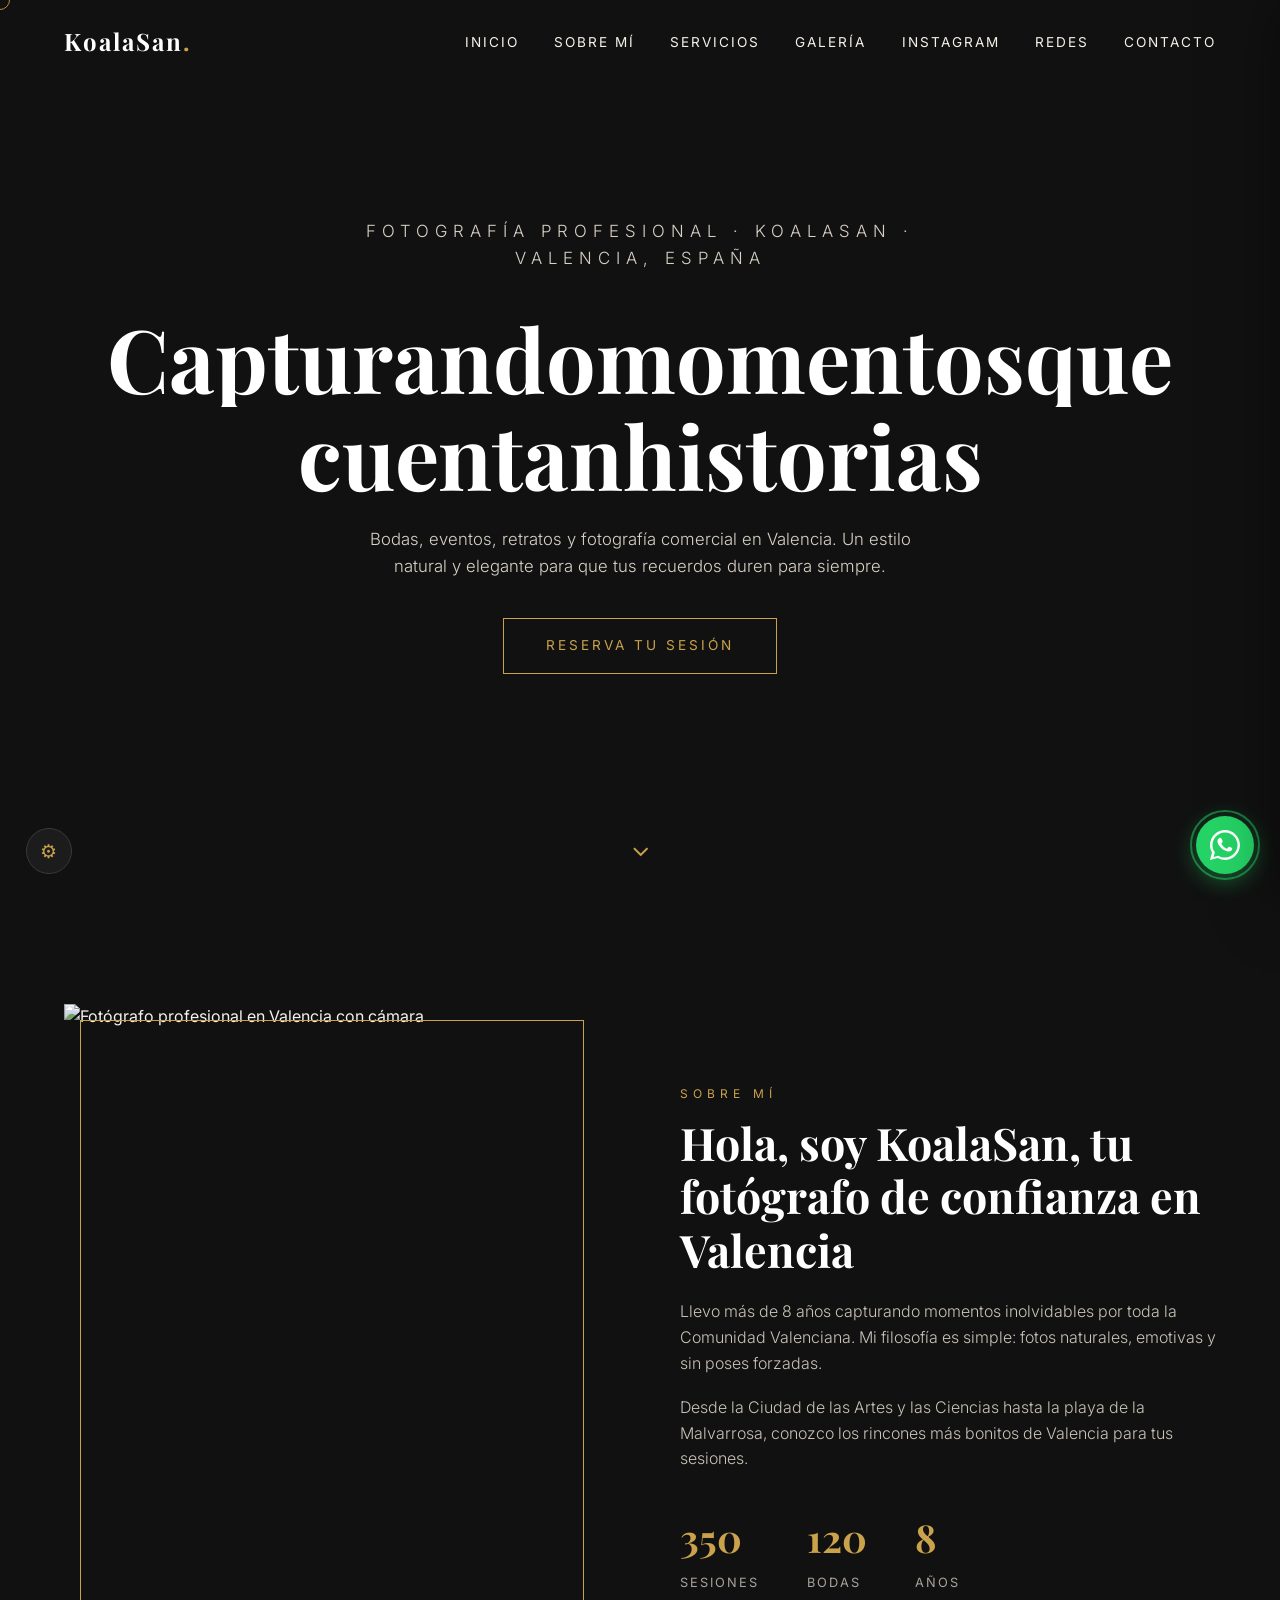
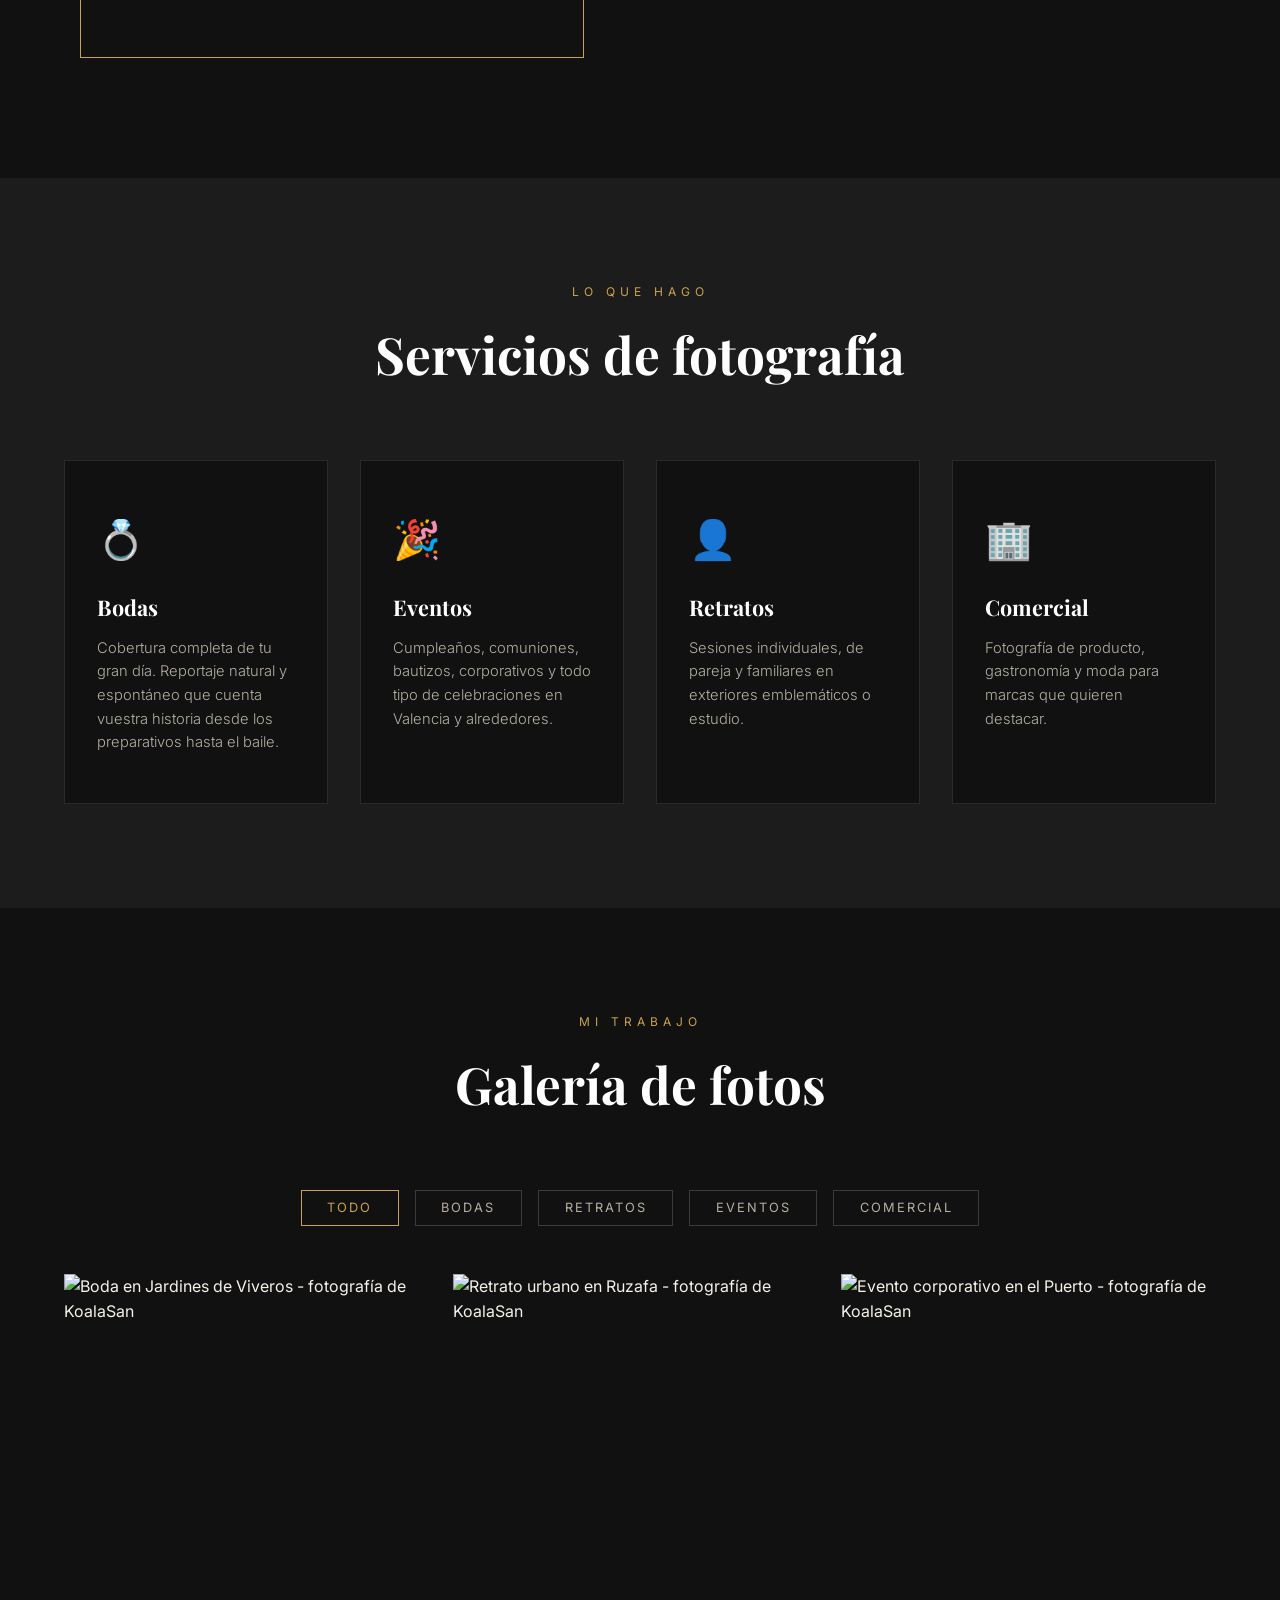
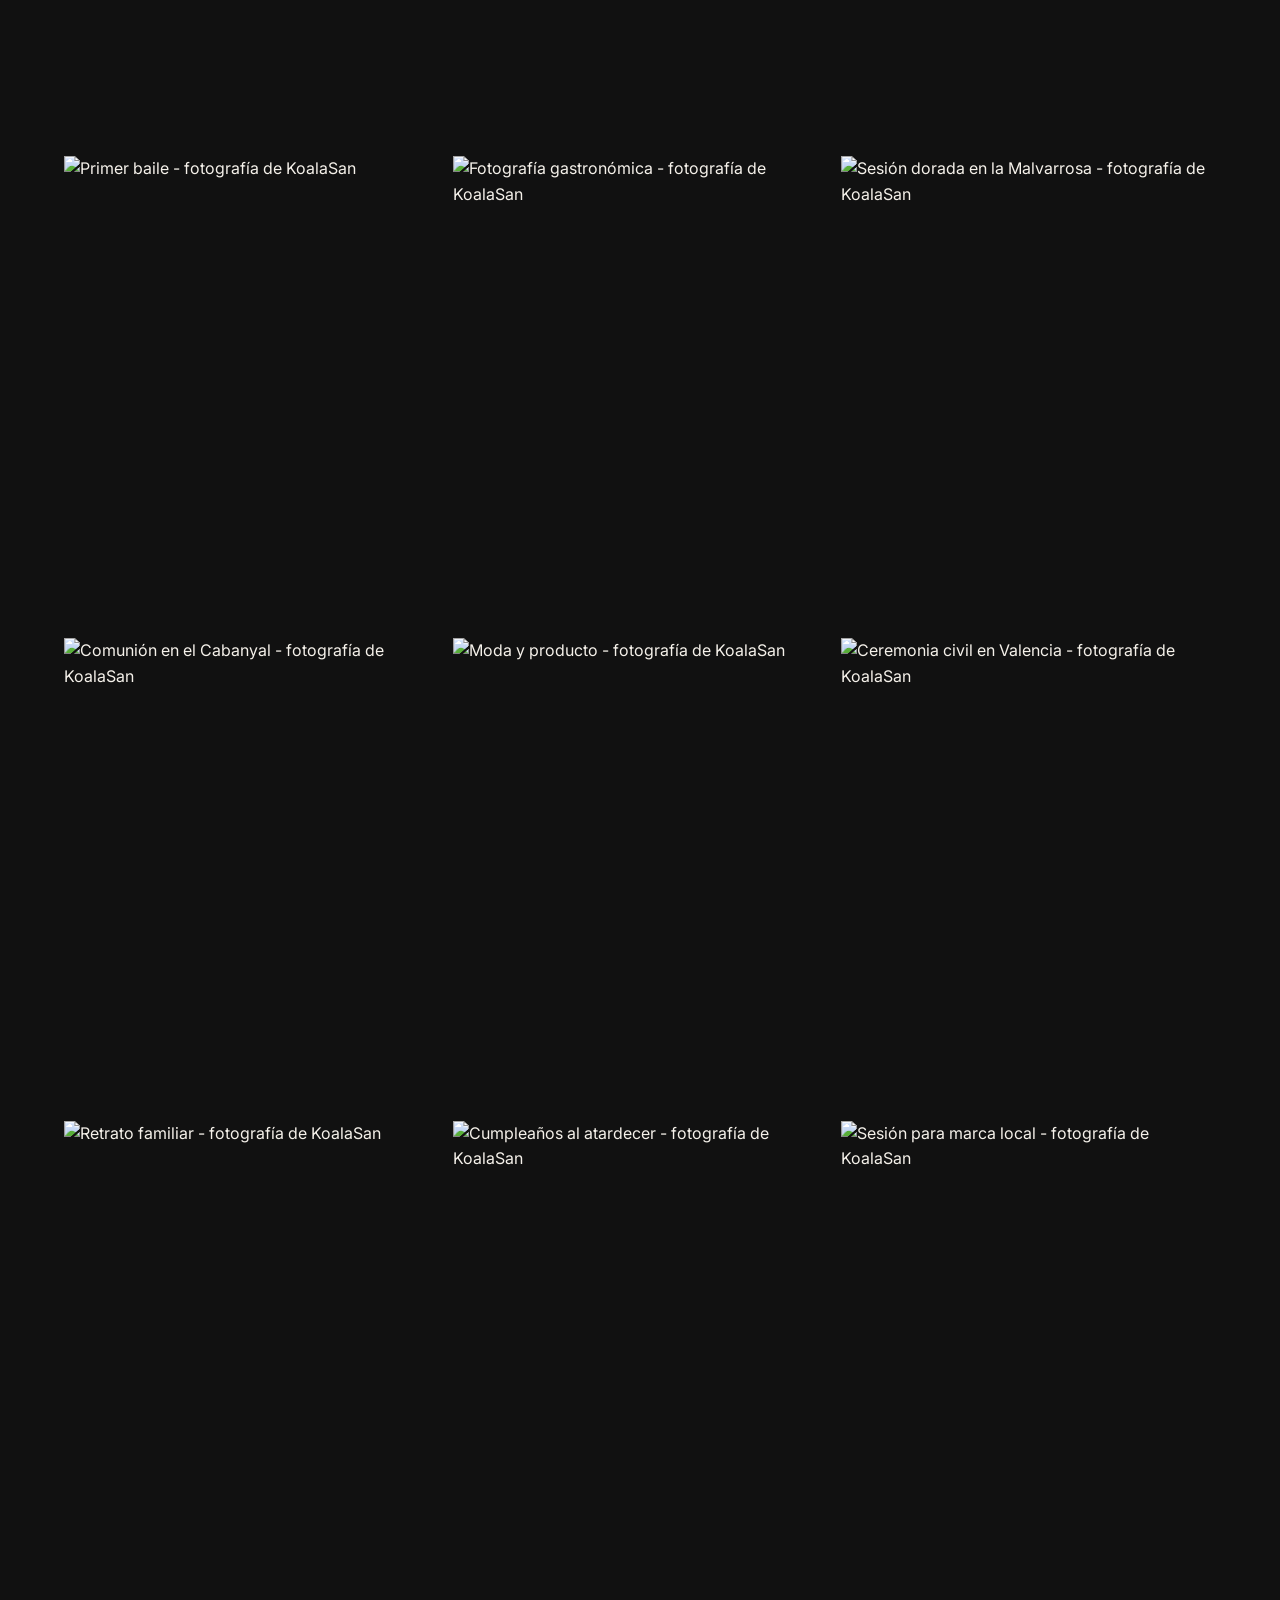
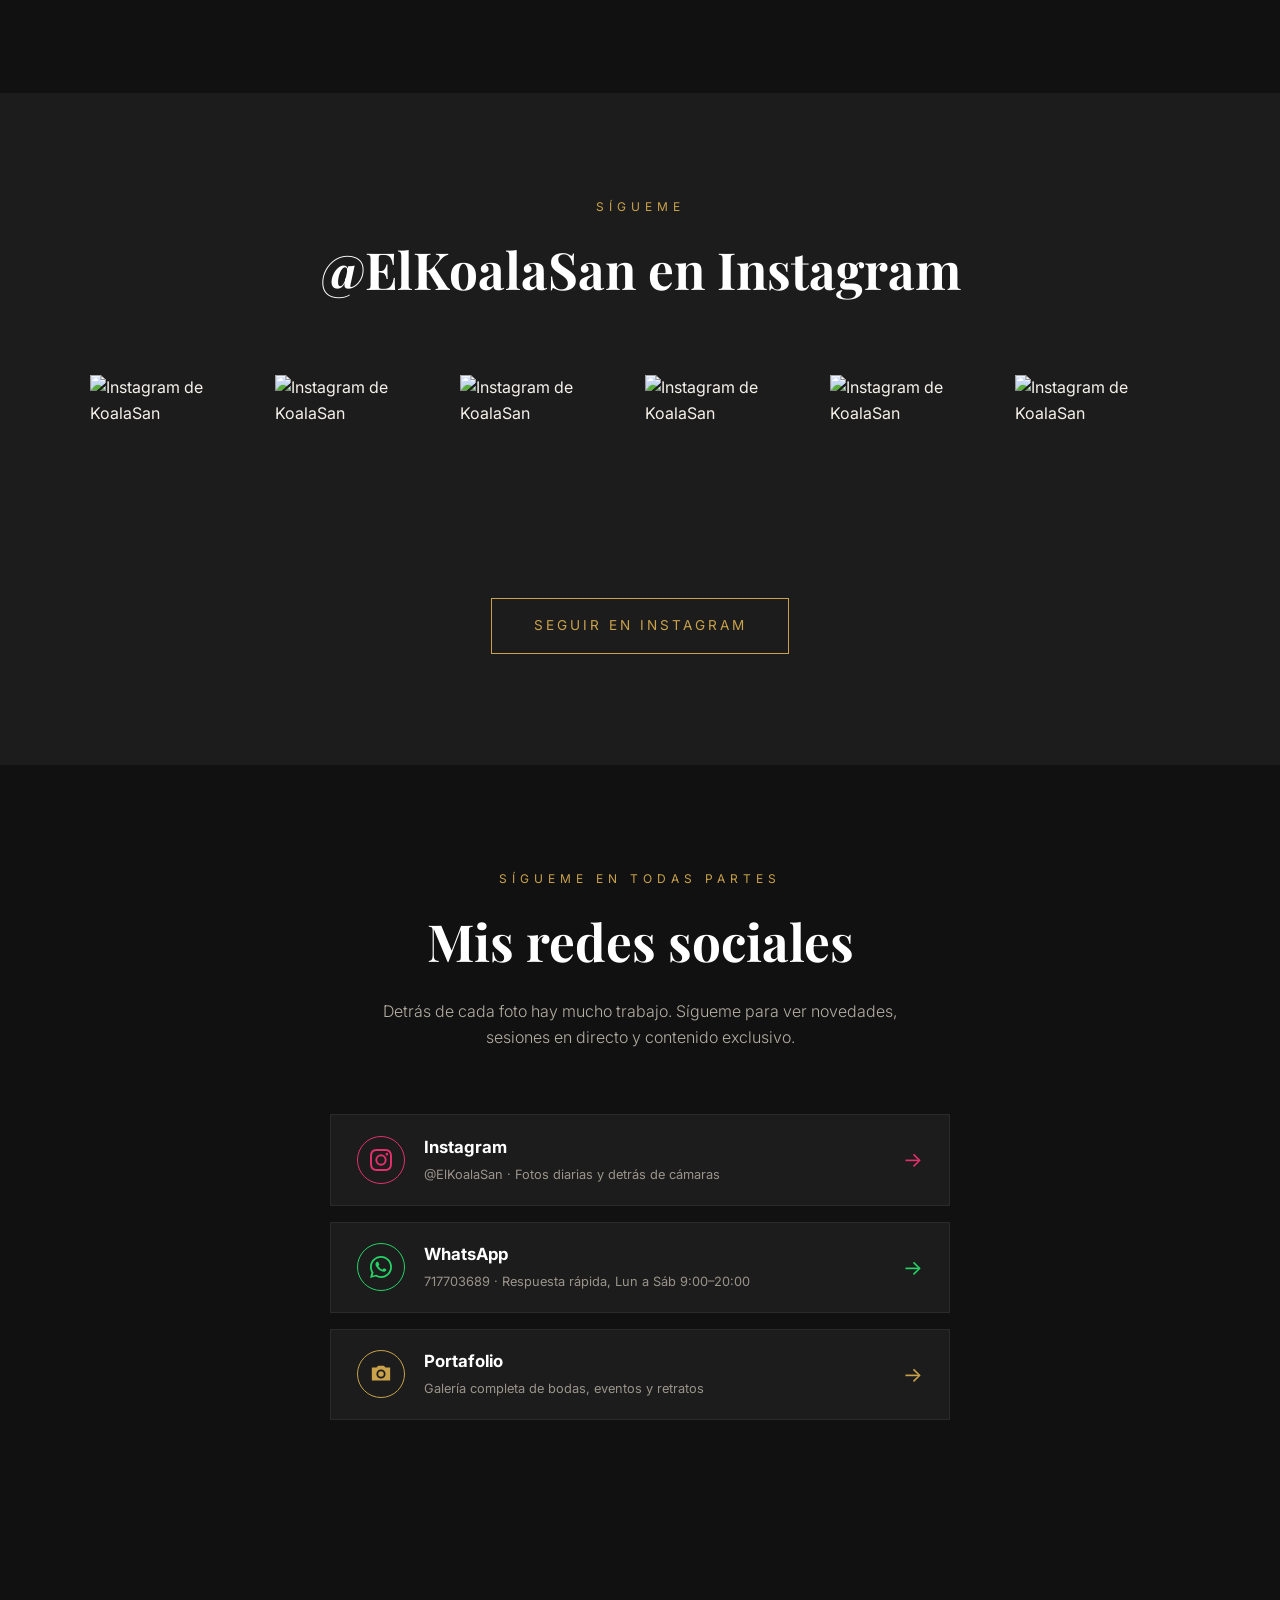
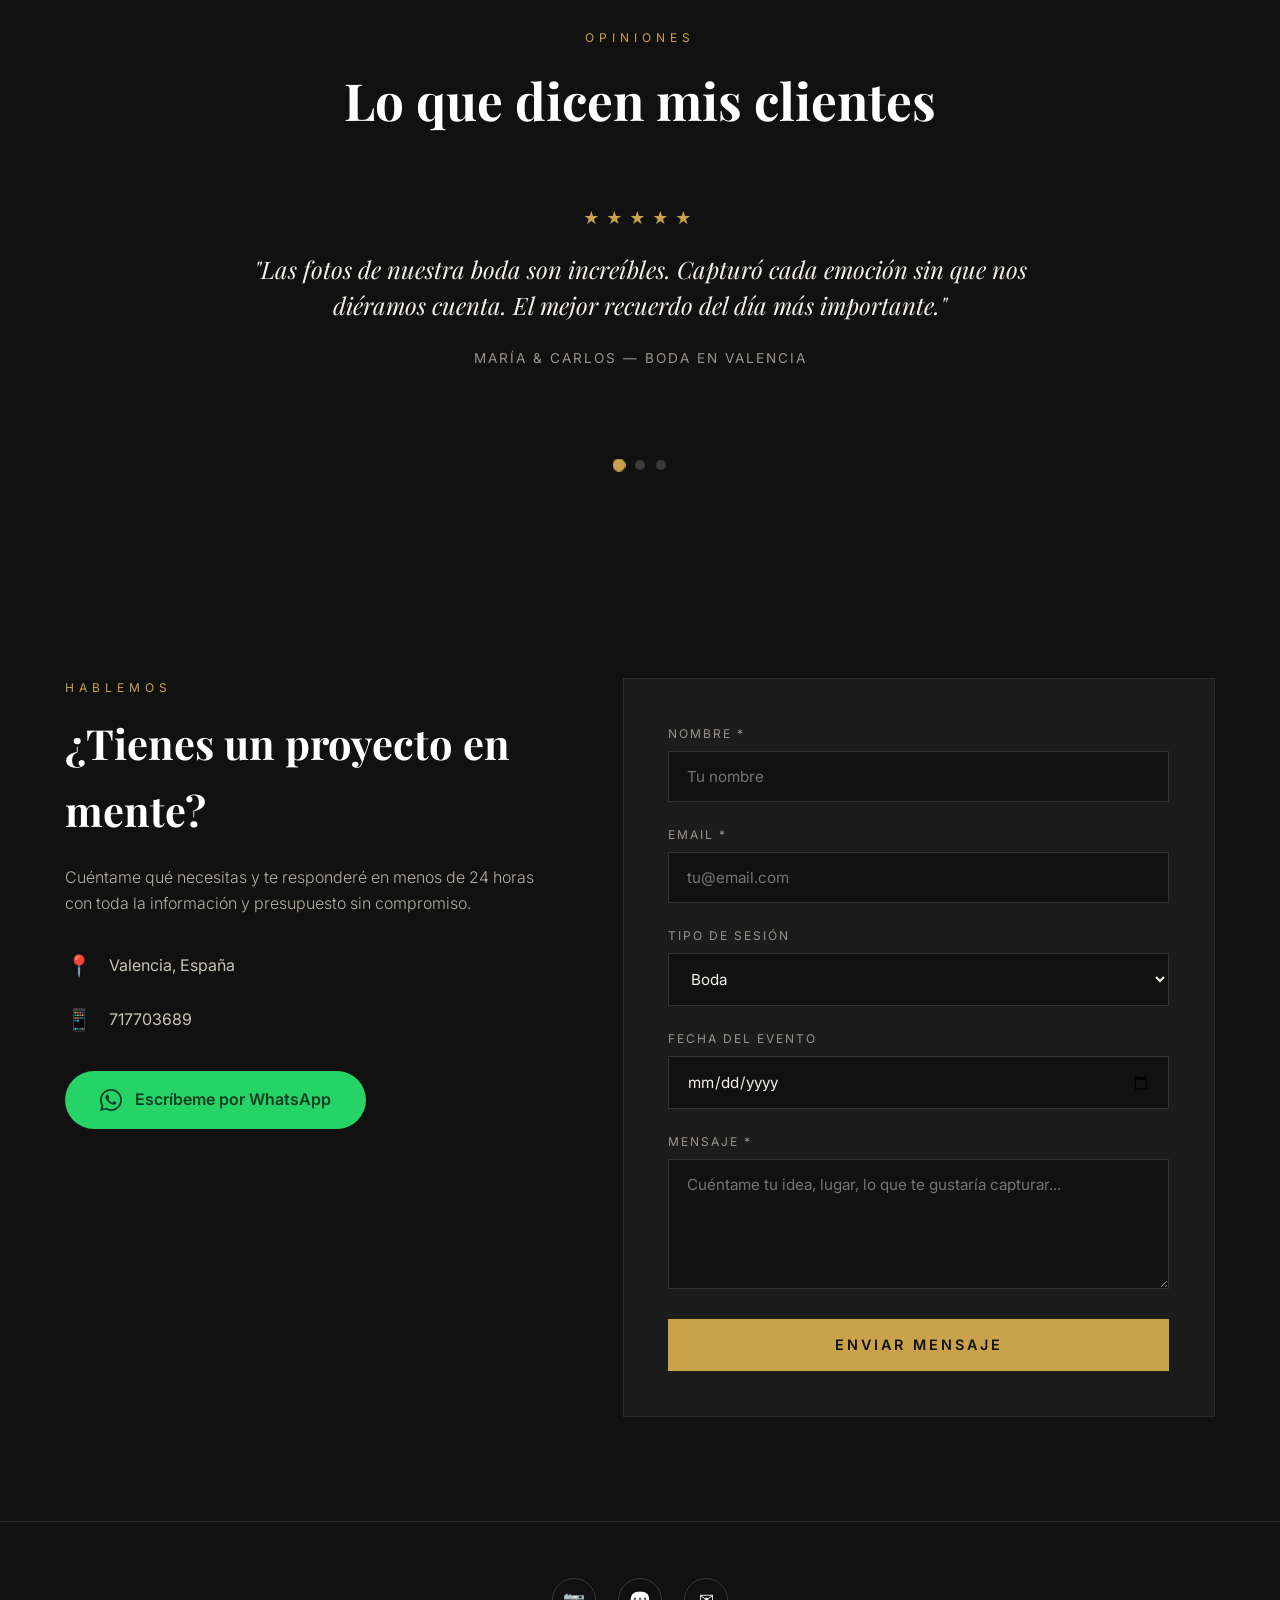
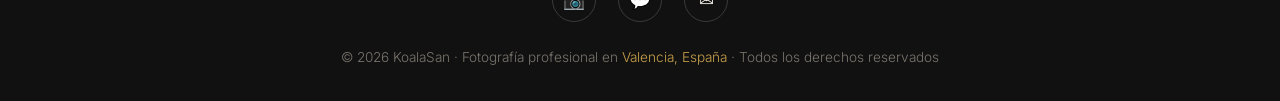
==== commit 90a29c4e: "Publish adapted KoalaSan template" ====
--- a/index.html
+++ b/index.html
@@ -1,116 +1,1096 @@
-<!doctype html>
+<!DOCTYPE html>
 <html lang="es">
 <head>
-  <meta charset="utf-8">
-  <meta name="viewport" content="width=device-width, initial-scale=1">
-  <title>KoalaSan · Fotografía</title>
-  <meta name="name" content="KoalaSan">
-  <meta name="description" content="Portafolio de fotografía de KoalaSan. Bodas, cumpleaños y retratos. Escríbeme para contratarme.">
-  <meta property="og:title" content="KoalaSan · Fotografía">
-  <meta property="og:description" content="Fotografía para bodas, cumpleaños y retratos. Cuéntame qué necesitas y cuándo.">
-  <meta property="og:type" content="website">
-  <link rel="stylesheet" href="assets/css/style.css">
+<meta charset="UTF-8">
+<meta name="viewport" content="width=device-width, initial-scale=1.0">
+<title>KoalaSan | Fotografía profesional de bodas, eventos y retratos en Valencia</title>
+<meta name="description" content="Fotografía profesional de bodas, eventos, retratos y comercial en Valencia por KoalaSan. Estilo natural y elegante. Reserva tu sesión hoy.">
+<meta name="keywords" content="KoalaSan, fotógrafo Valencia, fotografía Valencia, fotógrafo bodas Valencia, fotógrafo eventos Valencia, sesión de fotos Valencia, fotógrafo profesional Valencia">
+<meta name="author" content="KoalaSan">
+<meta name="robots" content="index, follow">
+<link rel="canonical" href="https://koalasan.github.io/portfolio-fotografia/">
+
+<!-- Open Graph / Redes sociales -->
+<meta property="og:type" content="website">
+<meta property="og:url" content="https://koalasan.github.io/portfolio-fotografia/">
+<meta property="og:title" content="KoalaSan | Fotografía profesional en Valencia">
+<meta property="og:description" content="Bodas, eventos, retratos y fotografía comercial en Valencia. Mira mi galería y contáctame.">
+<meta property="og:image" content="https://images.unsplash.com/photo-1516035069371-29a1b244cc32?w=1200">
+<meta property="og:locale" content="es_ES">
+
+<!-- Twitter Card -->
+<meta name="twitter:card" content="summary_large_image">
+<meta name="twitter:title" content="KoalaSan | Fotografía profesional en Valencia">
+<meta name="twitter:description" content="Bodas, eventos, retratos y fotografía comercial en Valencia.">
+
+<!-- Datos estructurados SEO Local -->
+<script type="application/ld+json">
+{
+  "@context": "https://schema.org",
+  "@type": "ProfessionalService",
+  "name": "KoalaSan",
+  "description": "Fotografía profesional de bodas, eventos, retratos y comercial en Valencia, España.",
+  "address": {
+    "@type": "PostalAddress",
+    "addressLocality": "Valencia",
+    "addressRegion": "Comunidad Valenciana",
+    "addressCountry": "ES"
+  },
+  "geo": {
+    "@type": "GeoCoordinates",
+    "latitude": "39.4699",
+    "longitude": "-0.3763"
+  },
+  "areaServed": "Valencia",
+  "priceRange": "€€",
+  "sameAs": [
+    "https://www.instagram.com/ElKoalaSan"
+  ]
+}
+</script>
+
+<link rel="preconnect" href="https://fonts.googleapis.com">
+<link rel="preconnect" href="https://fonts.gstatic.com" crossorigin>
+<link href="https://fonts.googleapis.com/css2?family=Playfair+Display:ital,wght@0,400;0,600;0,700;1,400&family=Inter:wght@300;400;500;600&display=swap" rel="stylesheet">
+
+<style>
+:root{
+  --negro:#111111;
+  --gris:#1c1c1c;
+  --crema:#f5f1ea;
+  --dorado:#c9a24b;
+  --dorado-claro:#e3c87e;
+  --blanco:#ffffff;
+}
+*{margin:0;padding:0;box-sizing:border-box;}
+html{scroll-behavior:smooth;}
+section{scroll-margin-top:100px;}
+body{
+  font-family:'Inter',sans-serif;
+  background:var(--negro);
+  color:var(--crema);
+  overflow-x:hidden;
+  line-height:1.6;
+}
+h1,h2,h3,.serif{font-family:'Playfair Display',serif;}
+img{max-width:100%;display:block;}
+a{text-decoration:none;color:inherit;}
+
+/* ====== PRELOADER ====== */
+#preloader{
+  position:fixed;inset:0;background:var(--negro);z-index:9999;
+  display:flex;flex-direction:column;align-items:center;justify-content:center;
+  transition:opacity .8s ease, visibility .8s;
+}
+#preloader.oculto{opacity:0;visibility:hidden;}
+.preloader-logo{
+  font-family:'Playfair Display',serif;font-size:2rem;letter-spacing:4px;
+  animation:pulse 1.5s ease-in-out infinite;
+}
+@keyframes pulse{0%,100%{opacity:.4}50%{opacity:1}}
+
+/* ====== CURSOR PERSONALIZADO (solo desktop) ====== */
+.cursor{
+  width:20px;height:20px;border:1.5px solid var(--dorado);border-radius:50%;
+  position:fixed;pointer-events:none;z-index:9998;
+  transform:translate(-50%,-50%);transition:width .25s,height .25s,background .25s;
+  mix-blend-mode:difference;
+}
+.cursor.grande{width:60px;height:60px;background:rgba(201,162,75,.15);}
+@media (hover:none){.cursor{display:none;}}
+
+/* ====== NAVEGACIÓN ====== */
+header{
+  position:fixed;top:0;left:0;right:0;z-index:100;
+  padding:1.4rem 5%;
+  display:flex;justify-content:space-between;align-items:center;
+  transition:background .4s,padding .4s,box-shadow .4s;
+}
+header.scrolled{
+  background:rgba(17,17,17,.92);backdrop-filter:blur(12px);
+  padding:.9rem 5%;
+  box-shadow:0 4px 30px rgba(0,0,0,.5);
+}
+.logo{
+  font-family:'Playfair Display',serif;font-size:1.5rem;font-weight:700;
+  letter-spacing:2px;color:var(--blanco);
+}
+.logo span{color:var(--dorado);}
+nav ul{display:flex;gap:2.2rem;list-style:none;}
+nav a{
+  font-size:.85rem;letter-spacing:2px;text-transform:uppercase;
+  position:relative;color:var(--crema);transition:color .3s;
+}
+nav a::after{
+  content:'';position:absolute;bottom:-6px;left:0;width:0;height:1px;
+  background:var(--dorado);transition:width .35s ease;
+}
+nav a:hover{color:var(--dorado);}
+nav a:hover::after{width:100%;}
+.burger{display:none;flex-direction:column;gap:5px;cursor:pointer;z-index:101;}
+.burger span{width:26px;height:2px;background:var(--crema);transition:.3s;}
+.burger.abierto span:nth-child(1){transform:rotate(45deg) translate(6px,6px);}
+.burger.abierto span:nth-child(2){opacity:0;}
+.burger.abierto span:nth-child(3){transform:rotate(-45deg) translate(5px,-5px);}
+@media (max-width:820px){
+  .burger{display:flex;}
+  nav{
+    position:fixed;inset:0;background:rgba(17,17,17,.98);
+    display:flex;align-items:center;justify-content:center;
+    clip-path:circle(0% at calc(100% - 40px) 40px);
+    transition:clip-path .6s ease;
+  }
+  nav.abierto{clip-path:circle(150% at calc(100% - 40px) 40px);}
+  nav ul{flex-direction:column;text-align:center;gap:2.4rem;}
+  nav a{font-size:1.3rem;}
+}
+
+/* ====== HERO ====== */
+.hero{
+  min-height:100vh;position:relative;
+  display:flex;align-items:center;justify-content:center;
+  text-align:center;overflow:hidden;
+}
+.hero-bg{
+  position:absolute;inset:0;
+  background:url('https://images.unsplash.com/photo-1516035069371-29a1b244cc32?w=1920&q=80') center/cover no-repeat;
+  transform:scale(1.1);
+  animation:zoomLento 20s ease-in-out infinite alternate;
+}
+@keyframes zoomLento{from{transform:scale(1.1)}to{transform:scale(1)}}
+.hero::after{
+  content:'';position:absolute;inset:0;
+  background:linear-gradient(180deg,rgba(17,17,17,.65),rgba(17,17,17,.85));
+}
+.hero-contenido{position:relative;z-index:2;padding:0 5%;}
+.hero-eyebrow{
+  font-size:.8rem;letter-spacing:6px;text-transform:uppercase;
+  color:var(--dorado);margin-bottom:1.2rem;
+  opacity:0;animation:subir 1s ease .5s forwards;
+}
+.hero h1{
+  font-size:clamp(2.6rem,7vw,5.5rem);font-weight:700;color:var(--blanco);
+  line-height:1.1;margin-bottom:1.4rem;
+}
+.hero h1 .palabra{display:inline-block;overflow:hidden;vertical-align:bottom;}
+.hero h1 .palabra span{display:inline-block;transform:translateY(110%);animation:revelar 1s cubic-bezier(.22,1,.36,1) forwards;}
+.hero p{
+  max-width:560px;margin:0 auto 2.4rem;color:#d8d2c6;font-weight:300;
+  font-size:1.05rem;
+  opacity:0;animation:subir 1s ease 1.6s forwards;
+}
+.btn{
+  display:inline-block;padding:1rem 2.6rem;
+  border:1px solid var(--dorado);color:var(--dorado);
+  font-size:.85rem;letter-spacing:3px;text-transform:uppercase;
+  position:relative;overflow:hidden;transition:color .4s;z-index:1;
+  opacity:0;animation:subir 1s ease 2s forwards;
+}
+.btn::before{
+  content:'';position:absolute;inset:0;background:var(--dorado);
+  transform:scaleX(0);transform-origin:left;transition:transform .4s ease;z-index:-1;
+}
+.btn:hover{color:var(--negro);}
+.btn:hover::before{transform:scaleX(1);}
+@keyframes revelar{to{transform:translateY(0)}}
+@keyframes subir{from{opacity:0;transform:translateY(30px)}to{opacity:1;transform:translateY(0)}}
+.flecha-abajo{
+  position:absolute;bottom:2rem;left:50%;transform:translateX(-50%);
+  color:var(--dorado);font-size:1.6rem;z-index:2;
+  animation:rebote 2s infinite;
+}
+@keyframes rebote{0%,100%{transform:translate(-50%,0)}50%{transform:translate(-50%,12px)}}
+
+/* ====== SECCIONES GENERALES ====== */
+section{padding:6.5rem 5%;}
+.seccion-titulo{text-align:center;margin-bottom:4rem;}
+.seccion-eyebrow{
+  font-size:.75rem;letter-spacing:5px;text-transform:uppercase;
+  color:var(--dorado);display:block;margin-bottom:.8rem;
+}
+.seccion-titulo h2{font-size:clamp(2rem,4.5vw,3.2rem);color:var(--blanco);}
+.reveal{opacity:0;transform:translateY(50px);transition:opacity .9s ease,transform .9s cubic-bezier(.22,1,.36,1);}
+.reveal.visible{opacity:1;transform:translateY(0);}
+
+/* ====== SOBRE MÍ ====== */
+.sobre{display:grid;grid-template-columns:1fr 1fr;gap:5rem;align-items:center;max-width:1200px;margin:0 auto;}
+.sobre-foto{position:relative;overflow:hidden;}
+.sobre-foto img{
+  width:100%;aspect-ratio:4/5;object-fit:cover;
+  transition:transform .8s ease;filter:grayscale(40%);
+}
+.sobre-foto:hover img{transform:scale(1.05);filter:grayscale(0);}
+.sobre-foto::after{
+  content:'';position:absolute;inset:16px;
+  border:1px solid var(--dorado);pointer-events:none;
+}
+.sobre-texto h2{font-size:clamp(1.9rem,3.5vw,2.8rem);color:var(--blanco);margin-bottom:1.4rem;line-height:1.2;}
+.sobre-texto p{color:#c9c3b8;margin-bottom:1.2rem;font-weight:300;}
+.estadisticas{display:flex;gap:3rem;margin-top:2.2rem;}
+.estadistica strong{font-family:'Playfair Display',serif;font-size:2.4rem;color:var(--dorado);display:block;}
+.estadistica span{font-size:.8rem;letter-spacing:2px;text-transform:uppercase;color:#a8a29a;}
+@media (max-width:900px){.sobre{grid-template-columns:1fr;gap:3rem;}}
+
+/* ====== SERVICIOS ====== */
+.servicios-fondo{background:var(--gris);}
+.servicios-grid{
+  display:grid;grid-template-columns:repeat(auto-fit,minmax(250px,1fr));
+  gap:2rem;max-width:1200px;margin:0 auto;
+}
+.servicio{
+  background:var(--negro);padding:3rem 2rem;
+  border:1px solid #2a2a2a;position:relative;overflow:hidden;
+  transition:transform .4s,border-color .4s;
+}
+.servicio::before{
+  content:'';position:absolute;top:0;left:0;width:100%;height:3px;
+  background:linear-gradient(90deg,var(--dorado),var(--dorado-claro));
+  transform:scaleX(0);transform-origin:left;transition:transform .5s;
+}
+.servicio:hover{transform:translateY(-10px);border-color:var(--dorado);}
+.servicio:hover::before{transform:scaleX(1);}
+.servicio .icono{font-size:2.4rem;margin-bottom:1.2rem;display:block;}
+.servicio h3{color:var(--blanco);font-size:1.35rem;margin-bottom:.8rem;}
+.servicio p{color:#b5afa4;font-size:.92rem;font-weight:300;}
+
+/* ====== GALERÍA ====== */
+.filtros{display:flex;justify-content:center;gap:1rem;flex-wrap:wrap;margin-bottom:3rem;}
+.filtro-btn{
+  background:none;border:1px solid #3a3a3a;color:#b5afa4;
+  padding:.6rem 1.6rem;font-size:.8rem;letter-spacing:2px;text-transform:uppercase;
+  cursor:pointer;font-family:'Inter',sans-serif;transition:.35s;
+}
+.filtro-btn.activo,.filtro-btn:hover{border-color:var(--dorado);color:var(--dorado);}
+.galeria-grid{
+  display:grid;grid-template-columns:repeat(auto-fill,minmax(280px,1fr));
+  gap:14px;max-width:1300px;margin:0 auto;
+}
+.galeria-item{
+  position:relative;overflow:hidden;cursor:pointer;
+  aspect-ratio:4/5;
+}
+.galeria-item img{
+  width:100%;height:100%;object-fit:cover;
+  transition:transform .7s ease,filter .7s;
+}
+.galeria-item:hover img{transform:scale(1.08);}
+.galeria-overlay{
+  position:absolute;inset:0;
+  background:linear-gradient(180deg,transparent 40%,rgba(17,17,17,.9));
+  display:flex;align-items:flex-end;padding:1.4rem;
+  opacity:0;transition:opacity .5s;
+}
+.galeria-item:hover .galeria-overlay{opacity:1;}
+.galeria-overlay h4{color:var(--blanco);font-size:1.05rem;transform:translateY(15px);transition:transform .5s;}
+.galeria-item:hover .galeria-overlay h4{transform:translateY(0);}
+.galeria-item.oculto{display:none;}
+
+/* Lightbox */
+.lightbox{
+  position:fixed;inset:0;background:rgba(10,10,10,.96);z-index:9990;
+  display:flex;align-items:center;justify-content:center;
+  opacity:0;visibility:hidden;transition:.4s;
+}
+.lightbox.abierto{opacity:1;visibility:visible;}
+.lightbox img{max-width:88vw;max-height:84vh;object-fit:contain;box-shadow:0 0 80px rgba(0,0,0,.8);}
+.lightbox-cerrar{
+  position:absolute;top:1.5rem;right:2rem;font-size:2.4rem;color:var(--crema);
+  cursor:pointer;transition:color .3s;line-height:1;
+}
+.lightbox-cerrar:hover{color:var(--dorado);}
+.lightbox-nav{
+  position:absolute;top:50%;transform:translateY(-50%);
+  font-size:3rem;color:var(--crema);cursor:pointer;padding:1rem;
+  transition:color .3s;user-select:none;
+}
+.lightbox-nav:hover{color:var(--dorado);}
+.lightbox-prev{left:1.5rem;}
+.lightbox-next{right:1.5rem;}
+
+/* ====== INSTAGRAM ====== */
+.instagram-fondo{background:var(--gris);}
+.insta-grid{
+  display:grid;grid-template-columns:repeat(auto-fit,minmax(170px,1fr));
+  gap:10px;max-width:1100px;margin:0 auto 3rem;
+}
+.insta-item{
+  position:relative;overflow:hidden;aspect-ratio:1;cursor:pointer;
+}
+.insta-item img{width:100%;height:100%;object-fit:cover;transition:transform .6s;}
+.insta-item:hover img{transform:scale(1.12);}
+.insta-item .insta-hover{
+  position:absolute;inset:0;background:rgba(201,162,75,.85);
+  display:flex;align-items:center;justify-content:center;
+  font-size:2rem;color:var(--negro);opacity:0;transition:opacity .4s;
+}
+.insta-item:hover .insta-hover{opacity:1;}
+
+/* ====== TESTIMONIOS ====== */
+.testimonios-slider{max-width:800px;margin:0 auto;text-align:center;position:relative;min-height:230px;}
+.testimonio{
+  position:absolute;inset:0;opacity:0;transform:translateX(40px);
+  transition:opacity .7s,transform .7s;pointer-events:none;
+}
+.testimonio.activo{opacity:1;transform:translateX(0);pointer-events:auto;}
+.testimonio .estrellas{color:var(--dorado);letter-spacing:6px;margin-bottom:1.2rem;}
+.testimonio blockquote{
+  font-family:'Playfair Display',serif;font-style:italic;
+  font-size:clamp(1.1rem,2.5vw,1.5rem);color:var(--crema);margin-bottom:1.6rem;line-height:1.5;
+}
+.testimonio .autor{color:#9a948b;font-size:.85rem;letter-spacing:2px;text-transform:uppercase;}
+.testimonio-dots{display:flex;justify-content:center;gap:.7rem;margin-top:1.5rem;}
+.dot{
+  width:10px;height:10px;border-radius:50%;background:#3a3a3a;
+  cursor:pointer;transition:.3s;
+}
+.dot.activo{background:var(--dorado);transform:scale(1.3);}
+
+/* ====== CONTACTO ====== */
+.contacto-grid{
+  display:grid;grid-template-columns:1fr 1.2fr;gap:4rem;
+  max-width:1150px;margin:0 auto;
+}
+@media (max-width:900px){.contacto-grid{grid-template-columns:1fr;}}
+.contacto-info h2{font-size:clamp(1.9rem,3.5vw,2.6rem);color:var(--blanco);margin-bottom:1.4rem;}
+.contacto-info p{color:#b5afa4;font-weight:300;margin-bottom:2rem;}
+.contacto-datos{display:flex;flex-direction:column;gap:1.3rem;margin-bottom:2.2rem;}
+.dato-item{display:flex;align-items:center;gap:1rem;color:#c9c3b8;}
+.dato-item .ico{color:var(--dorado);font-size:1.3rem;width:28px;text-align:center;}
+.dato-item a:hover{color:var(--dorado);}
+.btn-whatsapp{
+  display:inline-flex;align-items:center;gap:.8rem;
+  background:#25D366;color:#0b3d24;font-weight:600;
+  padding:1rem 2.2rem;border-radius:60px;
+  transition:transform .3s,box-shadow .3s;
+}
+.btn-whatsapp:hover{transform:translateY(-4px);box-shadow:0 12px 30px rgba(37,211,102,.35);}
+.btn-whatsapp svg{width:22px;height:22px;fill:#0b3d24;}
+
+.formulario{background:var(--gris);padding:2.8rem;border:1px solid #2a2a2a;}
+.campo{margin-bottom:1.4rem;position:relative;}
+.campo label{
+  display:block;font-size:.75rem;letter-spacing:2px;text-transform:uppercase;
+  color:#9a948b;margin-bottom:.5rem;
+}
+.campo input,.campo textarea,.campo select{
+  width:100%;background:var(--negro);border:1px solid #333;
+  color:var(--crema);padding:.95rem 1.1rem;font-family:'Inter',sans-serif;
+  font-size:.95rem;transition:border-color .3s;resize:vertical;
+}
+.campo input:focus,.campo textarea:focus,.campo select:focus{
+  outline:none;border-color:var(--dorado);
+}
+.campo textarea{min-height:130px;}
+.btn-enviar{
+  width:100%;background:var(--dorado);color:var(--negro);border:none;
+  padding:1.1rem;font-size:.9rem;letter-spacing:3px;text-transform:uppercase;
+  font-weight:600;cursor:pointer;font-family:'Inter',sans-serif;
+  transition:background .3s,transform .2s;
+}
+.btn-enviar:hover{background:var(--dorado-claro);}
+.btn-enviar:active{transform:scale(.98);}
+.form-mensaje{
+  display:none;margin-top:1.2rem;padding:1rem;text-align:center;
+  background:rgba(37,211,102,.12);border:1px solid #25D366;
+  color:#7fe3a8;font-size:.9rem;
+}
+.form-mensaje.error{background:rgba(220,60,60,.12);border-color:#dc3c3c;color:#f09292;}
+
+/* ====== REDES SOCIALES (linktree) ====== */
+.redes-grid{max-width:620px;margin:0 auto;display:flex;flex-direction:column;gap:1rem;}
+.red-card{
+  display:flex;align-items:center;gap:1.2rem;padding:1.15rem 1.6rem;
+  background:var(--gris);border:1px solid #2a2a2a;position:relative;overflow:hidden;
+  transition:transform .35s ease,border-color .35s;
+}
+.red-card::before{
+  content:'';position:absolute;left:0;top:0;bottom:0;width:4px;
+  background:var(--c);transform:scaleY(0);transform-origin:top;transition:transform .4s;
+}
+.red-card:hover{transform:translateX(10px);border-color:var(--c);}
+.red-card:hover::before{transform:scaleY(1);}
+.red-ico{
+  width:48px;height:48px;min-width:48px;border-radius:50%;
+  border:1px solid var(--c);color:var(--c);
+  display:flex;align-items:center;justify-content:center;
+  transition:background .35s,color .35s,transform .35s;
+}
+.red-ico svg{width:22px;height:22px;fill:currentColor;}
+.red-card:hover .red-ico{background:var(--c);color:var(--negro);transform:rotate(-8deg) scale(1.08);}
+.red-info strong{display:block;color:var(--blanco);font-size:1.05rem;}
+.red-info small{color:#9a948b;font-size:.8rem;}
+.red-flecha{margin-left:auto;color:var(--c);font-size:1.3rem;transition:transform .35s;}
+.red-card:hover .red-flecha{transform:translateX(6px);}
+
+/* ====== LOGIN Y PANEL ADMIN ====== */
+.admin-modal-bg{
+  position:fixed;inset:0;background:rgba(8,8,8,.85);backdrop-filter:blur(6px);
+  z-index:9993;display:none;align-items:center;justify-content:center;padding:1rem;
+}
+.admin-modal-bg.abierto{display:flex;}
+.admin-modal{
+  background:var(--gris);border:1px solid #2a2a2a;padding:2.4rem;
+  width:min(400px,100%);
+  animation:modalEntra .45s cubic-bezier(.22,1,.36,1);
+}
+@keyframes modalEntra{from{opacity:0;transform:translateY(30px) scale(.96)}to{opacity:1;transform:none}}
+.admin-cancelar{
+  width:100%;margin-top:.8rem;padding:.85rem;background:none;
+  border:1px solid #3a3a3a;color:#b5afa4;font-family:'Inter',sans-serif;
+  font-size:.8rem;letter-spacing:2px;text-transform:uppercase;cursor:pointer;transition:.3s;
+}
+.admin-cancelar:hover{border-color:var(--dorado);color:var(--dorado);}
+.admin-panel{
+  position:fixed;top:0;right:0;height:100%;width:min(430px,100vw);
+  background:#161616;border-left:1px solid #2a2a2a;z-index:9992;
+  padding:2rem;overflow-y:auto;
+  transform:translateX(105%);transition:transform .55s cubic-bezier(.22,1,.36,1);
+  box-shadow:-20px 0 60px rgba(0,0,0,.5);
+}
+.admin-panel.abierto{transform:translateX(0);}
+.admin-sub{color:#9a948b;font-size:.82rem;margin-bottom:1.6rem;}
+.check-row{
+  display:flex;align-items:center;gap:.7rem;padding:.7rem 0;
+  color:#c9c3b8;font-size:.9rem;cursor:pointer;border-bottom:1px solid #222;
+}
+.check-row input{accent-color:var(--dorado);width:17px;height:17px;cursor:pointer;}
+.admin-seccion-titulo{
+  font-size:.72rem;letter-spacing:3px;text-transform:uppercase;
+  color:var(--dorado);margin:1.6rem 0 .8rem;
+}
+.btn-admin-fab{
+  position:fixed;bottom:1.6rem;left:1.6rem;z-index:9000;
+  width:46px;height:46px;border-radius:50%;background:var(--gris);
+  border:1px solid #3a3a3a;color:var(--dorado);font-size:1.2rem;cursor:pointer;
+  display:flex;align-items:center;justify-content:center;transition:.3s;
+}
+.btn-admin-fab:hover{border-color:var(--dorado);transform:rotate(45deg);}
+
+/* ====== FOOTER ====== */
+footer{
+  border-top:1px solid #2a2a2a;padding:3.5rem 5% 2rem;text-align:center;
+}
+.redes{display:flex;justify-content:center;gap:1.4rem;margin-bottom:1.6rem;}
+.redes a{
+  width:44px;height:44px;border:1px solid #3a3a3a;border-radius:50%;
+  display:flex;align-items:center;justify-content:center;
+  font-size:1.1rem;transition:.35s;
+}
+.redes a:hover{border-color:var(--dorado);color:var(--dorado);transform:translateY(-4px);}
+footer p{color:#7a756d;font-size:.85rem;font-weight:300;}
+footer p span{color:var(--dorado);}
+
+/* ====== BOTÓN WHATSAPP FLOTANTE ====== */
+.whatsapp-float{
+  position:fixed;bottom:1.6rem;right:1.6rem;z-index:9000;
+  width:58px;height:58px;border-radius:50%;background:#25D366;
+  display:flex;align-items:center;justify-content:center;
+  box-shadow:0 6px 24px rgba(37,211,102,.45);
+  transition:transform .3s;
+  animation:aparecerW 1s ease 3s backwards;
+}
+.whatsapp-float:hover{transform:scale(1.12) rotate(8deg);}
+.whatsapp-float svg{width:30px;height:30px;fill:#fff;}
+.whatsapp-float::before{
+  content:'';position:absolute;inset:-6px;border-radius:50%;
+  border:2px solid #25D366;opacity:.5;
+  animation:ondas 2s infinite;
+}
+@keyframes ondas{from{transform:scale(.9);opacity:.6}to{transform:scale(1.4);opacity:0}}
+@keyframes aparecerW{from{opacity:0;transform:scale(0)}to{opacity:1;transform:scale(1)}}
+
+@media (prefers-reduced-motion: reduce){
+  html{scroll-behavior:auto;}
+  *,*::before,*::after{animation-duration:.01ms !important;animation-iteration-count:1 !important;transition-duration:.01ms !important;}
+  .reveal{opacity:1;transform:none;}
+}
+</style>
 </head>
 <body>
-  <a class="salto" href="#contenido">Saltar al contenido</a>
-
-  <header class="cabecera">
-    <a class="marca" href="#inicio">KoalaSan<span class="punto">.</span></a>
-    <nav aria-label="Navegación principal">
-      <a href="#galeria">Galería</a>
-      <a href="#sobre-mi">Sobre mí</a>
-      <a href="#contratame">Contrátame</a>
-    </nav>
-  </header>
-
-  <main id="contenido">
-    <section id="inicio" class="inicio">
-      <p class="etiqueta">Fotografía · Bodas · Cumpleaños · Retratos</p>
-      <h1>Las historias<br>que merecen<br><em>quedarse.</em></h1>
-      <p class="intro">Soy KoalaSan. Hago fotos para que esos momentos no se te escapen. Si tienes una fecha en mente, hablemos.</p>
-      <div class="acciones">
-        <a class="boton boton-principal" href="#galeria">Ver mi trabajo</a>
-        <a class="boton boton-secundario" href="#contratame">Contrátame</a>
+
+<!-- Preloader -->
+<div id="preloader">
+  <div class="preloader-logo">KS<span style="color:#c9a24b">.</span></div>
+</div>
+
+<div class="cursor" id="cursor"></div>
+
+<!-- Header -->
+<header id="header">
+  <a href="#inicio" class="logo">KoalaSan<span>.</span></a>
+  <div class="burger" id="burger" aria-label="Menú">
+    <span></span><span></span><span></span>
+  </div>
+  <nav id="nav">
+    <ul>
+      <li><a href="#inicio">Inicio</a></li>
+      <li><a href="#sobre-mi">Sobre mí</a></li>
+      <li><a href="#servicios">Servicios</a></li>
+      <li><a href="#galeria">Galería</a></li>
+      <li><a href="#instagram">Instagram</a></li>
+      <li><a href="#redes">Redes</a></li>
+      <li><a href="#contacto">Contacto</a></li>
+    </ul>
+  </nav>
+</header>
+
+<!-- Hero -->
+<section class="hero" id="inicio" style="padding:0">
+  <div class="hero-bg"></div>
+  <div class="hero-contenido">
+    <p class="hero-eyebrow">Fotografía profesional · KoalaSan · Valencia, España</p>
+    <h1 id="titulo-hero">Capturando momentos que cuentan historias</h1>
+    <p>Bodas, eventos, retratos y fotografía comercial en Valencia. Un estilo natural y elegante para que tus recuerdos duren para siempre.</p>
+    <a href="#contacto" class="btn">Reserva tu sesión</a>
+  </div>
+  <a href="#sobre-mi" class="flecha-abajo" aria-label="Bajar">⌄</a>
+</section>
+
+<!-- Sobre mí -->
+<section id="sobre-mi">
+  <div class="sobre">
+    <div class="sobre-foto reveal">
+      <img src="https://images.unsplash.com/photo-1507003211169-0a1dd7228f2d?w=800&q=80" alt="Fotógrafo profesional en Valencia con cámara">
+    </div>
+    <div class="sobre-texto reveal">
+      <span class="seccion-eyebrow">Sobre mí</span>
+      <h2>Hola, soy KoalaSan, tu fotógrafo de confianza en Valencia</h2>
+      <p>Llevo más de 8 años capturando momentos inolvidables por toda la Comunidad Valenciana. Mi filosofía es simple: fotos naturales, emotivas y sin poses forzadas.</p>
+      <p>Desde la Ciudad de las Artes y las Ciencias hasta la playa de la Malvarrosa, conozco los rincones más bonitos de Valencia para tus sesiones.</p>
+      <div class="estadisticas">
+        <div class="estadistica"><strong data-contador="350">0</strong><span>Sesiones</span></div>
+        <div class="estadistica"><strong data-contador="120">0</strong><span>Bodas</span></div>
+        <div class="estadistica"><strong data-contador="8">0</strong><span>Años</span></div>
       </div>
-    </section>
-
-    <section id="galeria" class="seccion">
-      <div class="cabecera-seccion">
-        <p class="etiqueta">01 — Galería</p>
-        <h2>Un vistazo a mi trabajo</h2>
-        <p>Sustituye estos marcadores por tus propias fotos en <code>assets/img/</code>.</p>
+    </div>
+  </div>
+</section>
+
+<!-- Servicios -->
+<section id="servicios" class="servicios-fondo">
+  <div class="seccion-titulo reveal">
+    <span class="seccion-eyebrow">Lo que hago</span>
+    <h2>Servicios de fotografía</h2>
+  </div>
+  <div class="servicios-grid">
+    <div class="servicio reveal"><span class="icono">💍</span><h3>Bodas</h3><p>Cobertura completa de tu gran día. Reportaje natural y espontáneo que cuenta vuestra historia desde los preparativos hasta el baile.</p></div>
+    <div class="servicio reveal"><span class="icono">🎉</span><h3>Eventos</h3><p>Cumpleaños, comuniones, bautizos, corporativos y todo tipo de celebraciones en Valencia y alrededores.</p></div>
+    <div class="servicio reveal"><span class="icono">👤</span><h3>Retratos</h3><p>Sesiones individuales, de pareja y familiares en exteriores emblemáticos o estudio.</p></div>
+    <div class="servicio reveal"><span class="icono">🏢</span><h3>Comercial</h3><p>Fotografía de producto, gastronomía y moda para marcas que quieren destacar.</p></div>
+  </div>
+</section>
+
+<!-- Galería -->
+<section id="galeria">
+  <div class="seccion-titulo reveal">
+    <span class="seccion-eyebrow">Mi trabajo</span>
+    <h2>Galería de fotos</h2>
+  </div>
+  <div class="filtros reveal" id="filtros">
+    <button class="filtro-btn activo" data-filtro="todo">Todo</button>
+    <button class="filtro-btn" data-filtro="bodas">Bodas</button>
+    <button class="filtro-btn" data-filtro="retratos">Retratos</button>
+    <button class="filtro-btn" data-filtro="eventos">Eventos</button>
+    <button class="filtro-btn" data-filtro="comercial">Comercial</button>
+  </div>
+  <div class="galeria-grid" id="galeria-grid"></div>
+</section>
+
+<!-- Lightbox -->
+<div class="lightbox" id="lightbox">
+  <span class="lightbox-cerrar" id="lightbox-cerrar">&times;</span>
+  <span class="lightbox-nav lightbox-prev" id="lightbox-prev">&#10094;</span>
+  <img id="lightbox-img" src="" alt="Foto ampliada">
+  <span class="lightbox-nav lightbox-next" id="lightbox-next">&#10095;</span>
+</div>
+
+<!-- Instagram -->
+<section id="instagram" class="instagram-fondo">
+  <div class="seccion-titulo reveal">
+    <span class="seccion-eyebrow">Sígueme</span>
+    <h2>@ElKoalaSan en Instagram</h2>
+  </div>
+  <div class="insta-grid" id="insta-grid"></div>
+  <div style="text-align:center" class="reveal">
+    <a class="btn" href="https://www.instagram.com/ElKoalaSan" target="_blank" rel="noopener">Seguir en Instagram</a>
+  </div>
+</section>
+
+<!-- Redes sociales -->
+<section id="redes">
+  <div class="seccion-titulo reveal">
+    <span class="seccion-eyebrow">Sígueme en todas partes</span>
+    <h2>Mis redes sociales</h2>
+    <p style="color:#b5afa4;font-weight:300;margin-top:1rem;max-width:520px;margin-left:auto;margin-right:auto;">Detrás de cada foto hay mucho trabajo. Sígueme para ver novedades, sesiones en directo y contenido exclusivo.</p>
+  </div>
+  <div class="redes-grid">
+    <a class="red-card reveal" href="https://www.instagram.com/ElKoalaSan" target="_blank" rel="noopener" style="--c:#E1306C">
+      <span class="red-ico"><svg viewBox="0 0 24 24"><path d="M12 2.163c3.204 0 3.584.012 4.85.07 3.252.148 4.771 1.691 4.919 4.919.058 1.265.069 1.645.069 4.849 0 3.205-.012 3.584-.069 4.849-.149 3.225-1.664 4.771-4.919 4.919-1.266.058-1.644.07-4.85.07-3.204 0-3.584-.012-4.849-.07-3.26-.149-4.771-1.699-4.919-4.92-.058-1.265-.07-1.644-.07-4.849 0-3.204.013-3.583.07-4.849.149-3.227 1.664-4.771 4.919-4.919 1.266-.057 1.645-.069 4.849-.069zm0-2.163c-3.259 0-3.667.014-4.947.072-4.358.2-6.78 2.618-6.98 6.98-.059 1.281-.073 1.689-.073 4.948 0 3.259.014 3.668.072 4.948.2 4.358 2.618 6.78 6.98 6.98 1.281.058 1.689.072 4.948.072 3.259 0 3.668-.014 4.948-.072 4.354-.2 6.782-2.618 6.979-6.98.059-1.28.073-1.689.073-4.948 0-3.259-.014-3.667-.072-4.947-.196-4.354-2.617-6.78-6.979-6.98-1.281-.059-1.69-.073-4.949-.073zm0 5.838a6.162 6.162 0 1 0 0 12.324 6.162 6.162 0 0 0 0-12.324zm0 10.162a4 4 0 1 1 0-8 4 4 0 0 1 0 8zm6.406-11.845a1.44 1.44 0 1 0 0 2.881 1.44 1.44 0 0 0 0-2.881z"/></svg></span>
+      <span class="red-info"><strong>Instagram</strong><small>@ElKoalaSan · Fotos diarias y detrás de cámaras</small></span>
+      <span class="red-flecha">→</span>
+    </a>
+    <a class="red-card reveal" href="https://wa.me/717703689" target="_blank" rel="noopener" style="--c:#25D366">
+      <span class="red-ico"><svg viewBox="0 0 24 24"><path d="M17.5 14.4c-.3-.2-1.8-.9-2-1-.3-.1-.5-.2-.7.2s-.8 1-.9 1.1c-.2.2-.3.2-.6.1-.3-.2-1.3-.5-2.4-1.5-.9-.8-1.5-1.8-1.7-2.1-.2-.3 0-.5.1-.6l.5-.6c.2-.2.2-.3.3-.5.1-.2 0-.4 0-.5s-.7-1.6-1-2.2c-.3-.6-.5-.5-.7-.5h-.6c-.2 0-.5.1-.8.4-.3.3-1 1-1 2.4s1 2.8 1.2 3c.1.2 2 3.1 4.9 4.3.7.3 1.2.5 1.6.6.7.2 1.3.2 1.8.1.5-.1 1.8-.7 2-1.4.3-.7.3-1.4.2-1.5-.1-.1-.2-.2-.5-.3zM12 22c-1.9 0-3.7-.5-5.3-1.5l-3.8 1 1-3.7C2.6 16.2 2 14.2 2 12 2 6.5 6.5 2 12 2s10 4.5 10 10-4.5 10-10 10zm0-22C5.4 0 0 5.4 0 12c0 2.1.6 4.2 1.6 6L0 24l6.2-1.6c1.9 1 4 1.6 5.8 1.6 6.6 0 12-5.4 12-12S18.6 0 12 0z"/></svg></span>
+      <span class="red-info"><strong>WhatsApp</strong><small>717703689 · Respuesta rápida, Lun a Sáb 9:00–20:00</small></span>
+      <span class="red-flecha">→</span>
+    </a>
+    <a class="red-card reveal" href="https://koalasan.github.io/portfolio-fotografia/#galeria" style="--c:#c9a24b">
+      <span class="red-ico"><svg viewBox="0 0 24 24"><path d="M9 3 7 5H2v14h20V5h-5l-2-2H9zm3 14a5 5 0 1 1 0-10 5 5 0 0 1 0 10zm0-2a3 3 0 1 0 0-6 3 3 0 0 0 0 6z"/></svg></span>
+      <span class="red-info"><strong>Portafolio</strong><small>Galería completa de bodas, eventos y retratos</small></span>
+      <span class="red-flecha">→</span>
+    </a>
+  </div>
+</section>
+
+<!-- Testimonios -->
+<section id="testimonios">
+  <div class="seccion-titulo reveal">
+    <span class="seccion-eyebrow">Opiniones</span>
+    <h2>Lo que dicen mis clientes</h2>
+  </div>
+  <div class="testimonios-slider reveal" id="slider">
+    <div class="testimonio activo">
+      <div class="estrellas">★★★★★</div>
+      <blockquote>"Las fotos de nuestra boda son increíbles. Capturó cada emoción sin que nos diéramos cuenta. El mejor recuerdo del día más importante."</blockquote>
+      <p class="autor">María & Carlos — Boda en Valencia</p>
+    </div>
+    <div class="testimonio">
+      <div class="estrellas">★★★★★</div>
+      <blockquote>"Profesional, puntual y con un trato exquisito. Las fotos de comunión de mi hija son preciosas, totalmente recomendable."</blockquote>
+      <p class="autor">Laura G. — Comunión</p>
+    </div>
+    <div class="testimonio">
+      <div class="estrellas">★★★★★</div>
+      <blockquote>"Le encargamos las fotos de nuestro restaurante y el resultado superó todas las expectativas. Las redes sociales no paran de crecer."</blockquote>
+      <p class="autor">Restaurante El Cabanyal — Comercial</p>
+    </div>
+  </div>
+  <div class="testimonio-dots" id="dots"></div>
+</section>
+
+<!-- Contacto -->
+<section id="contacto">
+  <div class="contacto-grid">
+    <div class="contacto-info reveal">
+      <span class="seccion-eyebrow">Hablemos</span>
+      <h2>¿Tienes un proyecto en mente?</h2>
+      <p>Cuéntame qué necesitas y te responderé en menos de 24 horas con toda la información y presupuesto sin compromiso.</p>
+      <div class="contacto-datos">
+        <div class="dato-item"><span class="ico">📍</span><span>Valencia, España</span></div>
+        <div class="dato-item"><span class="ico">📱</span><a href="tel:+34717703689">717703689</a></div>
       </div>
-      <div class="rejilla">
-        <figure><svg viewBox="0 0 800 1000" role="img" aria-label="Espacio para una fotografía de boda"><rect width="800" height="1000" fill="#d9c9bb"/><text x="400" y="510" text-anchor="middle" fill="#6b5749" font-family="Georgia,serif" font-size="42">Boda · 01</text></svg><figcaption>Tu foto aquí</figcaption></figure>
-        <figure><svg viewBox="0 0 800 1000" role="img" aria-label="Espacio para una fotografía de cumpleaños"><rect width="800" height="1000" fill="#c8cfc4"/><text x="400" y="510" text-anchor="middle" fill="#4f5b4d" font-family="Georgia,serif" font-size="42">Cumpleaños · 02</text></svg><figcaption>Tu foto aquí</figcaption></figure>
-        <figure><svg viewBox="0 0 800 1000" role="img" aria-label="Espacio para un retrato"><rect width="800" height="1000" fill="#c9c3bb"/><text x="400" y="510" text-anchor="middle" fill="#5a534c" font-family="Georgia,serif" font-size="42">Retrato · 03</text></svg><figcaption>Tu foto aquí</figcaption></figure>
-        <figure><svg viewBox="0 0 800 1000" role="img" aria-label="Espacio para una fotografía de detalle"><rect width="800" height="1000" fill="#d5c3b5"/><text x="400" y="510" text-anchor="middle" fill="#6b5749" font-family="Georgia,serif" font-size="42">Detalle · 04</text></svg><figcaption>Tu foto aquí</figcaption></figure>
-        <figure><svg viewBox="0 0 800 1000" role="img" aria-label="Espacio para una fotografía al aire libre"><rect width="800" height="1000" fill="#c3cbd0"/><text x="400" y="510" text-anchor="middle" fill="#4d5a61" font-family="Georgia,serif" font-size="42">Exterior · 05</text></svg><figcaption>Tu foto aquí</figcaption></figure>
-        <figure><svg viewBox="0 0 800 1000" role="img" aria-label="Espacio para una fotografía de celebración"><rect width="800" height="1000" fill="#d8c8c0"/><text x="400" y="510" text-anchor="middle" fill="#6b5749" font-family="Georgia,serif" font-size="42">Celebración · 06</text></svg><figcaption>Tu foto aquí</figcaption></figure>
+      <a class="btn-whatsapp" href="https://wa.me/717703689?text=Hola!%20Me%20gustar%C3%ADa%20informaci%C3%B3n%20sobre%20una%20sesi%C3%B3n%20de%20fotos" target="_blank" rel="noopener">
+        <svg viewBox="0 0 24 24"><path d="M17.5 14.4c-.3-.2-1.8-.9-2-1-.3-.1-.5-.2-.7.2s-.8 1-.9 1.1c-.2.2-.3.2-.6.1-.3-.2-1.3-.5-2.4-1.5-.9-.8-1.5-1.8-1.7-2.1-.2-.3 0-.5.1-.6l.5-.6c.2-.2.2-.3.3-.5.1-.2 0-.4 0-.5s-.7-1.6-1-2.2c-.3-.6-.5-.5-.7-.5h-.6c-.2 0-.5.1-.8.4-.3.3-1 1-1 2.4s1 2.8 1.2 3c.1.2 2 3.1 4.9 4.3.7.3 1.2.5 1.6.6.7.2 1.3.2 1.8.1.5-.1 1.8-.7 2-1.4.3-.7.3-1.4.2-1.5-.1-.1-.2-.2-.5-.3zM12 22c-1.9 0-3.7-.5-5.3-1.5l-3.8 1 1-3.7C2.6 16.2 2 14.2 2 12 2 6.5 6.5 2 12 2s10 4.5 10 10-4.5 10-10 10zm0-22C5.4 0 0 5.4 0 12c0 2.1.6 4.2 1.6 6L0 24l6.2-1.6c1.9 1 4 1.6 5.8 1.6 6.6 0 12-5.4 12-12S18.6 0 12 0z"/></svg>
+        Escríbeme por WhatsApp
+      </a>
+    </div>
+    <form class="formulario reveal" id="form-contacto">
+      <div class="campo">
+        <label for="nombre">Nombre *</label>
+        <input type="text" id="nombre" name="nombre" required placeholder="Tu nombre">
       </div>
-    </section>
-
-    <section id="sobre-mi" class="seccion sobre-mi">
-      <div class="cabecera-seccion">
-        <p class="etiqueta">02 — Sobre mí</p>
-        <h2>Detrás de la cámara</h2>
+      <div class="campo">
+        <label for="email">Email *</label>
+        <input type="email" id="email" name="email" required placeholder="tu@email.com">
       </div>
-      <p>Soy KoalaSan, fotógrafo aficionado de [TU CIUDAD]. Me gusta acercarme sin invadir, esperar el momento justo y devolverte algo que se parezca a cómo se sintió aquel día.</p>
-      <p>Escribe aquí dos o tres líneas con tu historia: cuándo empezaste, qué te gusta fotografiar y qué te hace diferente.</p>
-    </section>
-
-    <section id="contratame" class="seccion contratame">
-      <div class="cabecera-seccion">
-        <p class="etiqueta">03 — Contrátame</p>
-        <h2>¿Tenemos una fecha?</h2>
-        <p>Escríbeme directamente o rellena el formulario y te respondo.</p>
+      <div class="campo">
+        <label for="tipo">Tipo de sesión</label>
+        <select id="tipo" name="tipo">
+          <option>Boda</option>
+          <option>Evento / celebración</option>
+          <option>Retrato / sesión personal</option>
+          <option>Fotografía comercial</option>
+          <option>Otro</option>
+        </select>
       </div>
-
-      <div class="contacto-directo">
-        <a class="boton boton-principal" href="mailto:TU EMAIL">Enviarme un email</a>
-        <a class="boton boton-secundario" href="https://wa.me/717703689" target="_blank" rel="noopener">WhatsApp · 717703689</a>
-        <a class="boton boton-secundario" href="https://instagram.com/ElKoalaSan" target="_blank" rel="noopener">Instagram · @ElKoalaSan</a>
+      <div class="campo">
+        <label for="fecha">Fecha del evento</label>
+        <input type="date" id="fecha" name="fecha">
       </div>
-
-      <form id="formulario-contratacion" action="https://formspree.io/f/TU_FORM_ID" method="POST">
-        <input type="hidden" name="_subject" value="Nueva solicitud de fotografía">
-        <div class="campo">
-          <label for="nombre">Tu nombre</label>
-          <input id="nombre" name="nombre" type="text" autocomplete="name" required>
-        </div>
-        <div class="campo">
-          <label for="email">Tu email</label>
-          <input id="email" name="email" type="email" autocomplete="email" required>
-        </div>
-        <div class="campo">
-          <label for="tipo_evento">¿Qué tipo de evento es?</label>
-          <select id="tipo_evento" name="tipo_evento" required>
-            <option value="" disabled selected>Elige una opción</option>
-            <option value="boda">Boda</option>
-            <option value="cumpleanos">Cumpleaños</option>
-            <option value="retrato">Retrato</option>
-            <option value="otro">Otro</option>
-          </select>
-        </div>
-        <div class="campo">
-          <label for="fecha_evento">¿Cuándo es?</label>
-          <input id="fecha_evento" name="fecha_evento" type="date" required>
-        </div>
-        <div class="campo campo-ancho">
-          <label for="mensaje">Cuéntame un poco más</label>
-          <textarea id="mensaje" name="mensaje" rows="5" placeholder="Lugar, hora, lo que te gustaría capturar…" required></textarea>
-        </div>
-        <button class="boton boton-principal" type="submit">Enviar solicitud</button>
-        <p class="aviso">Sustituye <code>TU_FORM_ID</code> en el HTML por tu identificador de Formspree para que llegue a tu correo.</p>
-      </form>
-    </section>
-  </main>
-
-  <footer class="pie">
-    <p>KoalaSan · Fotografía</p>
-    <p><a href="https://instagram.com/ElKoalaSan" target="_blank" rel="noopener">@ElKoalaSan</a> · <a href="mailto:TU EMAIL">TU EMAIL</a></p>
-  </footer>
-
-  <script src="assets/js/main.js"></script>
+      <div class="campo">
+        <label for="mensaje">Mensaje *</label>
+        <textarea id="mensaje" name="mensaje" required placeholder="Cuéntame tu idea, lugar, lo que te gustaría capturar..."></textarea>
+      </div>
+      <button type="submit" class="btn-enviar">Enviar mensaje</button>
+      <div class="form-mensaje" id="form-mensaje"></div>
+    </form>
+  </div>
+</section>
+
+<!-- Login administrador -->
+<div class="admin-modal-bg" id="admin-modal">
+  <form class="admin-modal" id="login-form">
+    <h3 style="color:var(--blanco);" id="login-titulo">Acceso administrador</h3>
+    <p style="color:#9a948b;font-size:.85rem;margin:.4rem 0 1.4rem;" id="login-desc">Introduce tu contraseña para gestionar la web.</p>
+    <div class="campo">
+      <label for="admin-pass" id="login-label">Contraseña</label>
+      <input type="password" id="admin-pass" required autocomplete="current-password" placeholder="••••••••">
+    </div>
+    <button class="btn-enviar" type="submit" id="login-submit">Entrar al panel</button>
+    <div class="form-mensaje error" id="login-error" style="display:none;margin-top:1rem;">Contraseña incorrecta, inténtalo de nuevo.</div>
+    <button type="button" class="admin-cancelar" id="login-cancelar">Cancelar</button>
+  </form>
+</div>
+
+<!-- Panel de administración -->
+<aside class="admin-panel" id="admin-panel" aria-label="Panel de administración">
+  <div style="display:flex;justify-content:space-between;align-items:flex-start;margin-bottom:.3rem;">
+    <h3 style="color:var(--blanco);">Panel de administración</h3>
+    <button id="admin-cerrar" aria-label="Cerrar panel" style="background:none;border:none;color:#9a948b;font-size:1.4rem;cursor:pointer;line-height:1;">✕</button>
+  </div>
+  <p class="admin-sub">Los cambios se guardan en este navegador y se aplican al instante. Para que los vean tus visitantes, hay que publicarlos en el código.</p>
+
+  <p class="admin-seccion-titulo">Contenido de la web</p>
+  <div class="campo"><label for="adm-hero">Título principal (hero)</label><input type="text" id="adm-hero"></div>
+  <div class="campo"><label for="adm-about">Texto "Sobre mí"</label><textarea id="adm-about" style="min-height:90px;"></textarea></div>
+
+  <p class="admin-seccion-titulo">Datos de contacto</p>
+  <div class="campo"><label for="adm-wa">Número de WhatsApp (con prefijo, ej. 34600123456)</label><input type="text" id="adm-wa"></div>
+  <div class="campo"><label for="adm-ig">Usuario de Instagram</label><input type="text" id="adm-ig"></div>
+
+  <p class="admin-seccion-titulo">Secciones visibles</p>
+  <label class="check-row"><input type="checkbox" id="adm-chk-galeria"> Galería de fotos</label>
+  <label class="check-row"><input type="checkbox" id="adm-chk-instagram"> Feed de Instagram</label>
+  <label class="check-row"><input type="checkbox" id="adm-chk-testimonios"> Testimonios</label>
+  <label class="check-row" style="margin-bottom:1.4rem;"><input type="checkbox" id="adm-chk-redes"> Redes sociales</label>
+
+  <p class="admin-seccion-titulo">Seguridad</p>
+  <div class="campo"><label for="adm-pass">Nueva contraseña (opcional)</label><input type="password" id="adm-pass" autocomplete="new-password" placeholder="Dejar en blanco para no cambiarla"></div>
+
+  <button class="btn-enviar" id="admin-guardar" type="button">Guardar cambios</button>
+  <button class="admin-cancelar" id="admin-logout" type="button">Cerrar sesión</button>
+  <div class="form-mensaje" id="admin-msg" style="display:none;margin-top:1rem;"></div>
+</aside>
+
+<button class="btn-admin-fab" id="admin-fab" title="Acceso administrador" aria-label="Acceso administrador">⚙</button>
+
+<!-- Footer -->
+<footer>
+  <div class="redes">
+    <a href="https://www.instagram.com/ElKoalaSan" target="_blank" rel="noopener" aria-label="Instagram">📷</a>
+    <a href="https://wa.me/717703689" target="_blank" rel="noopener" aria-label="WhatsApp">💬</a>
+    <a href="https://koalasan.github.io/portfolio-fotografia/#contacto" aria-label="Contacto">✉</a>
+  </div>
+  <p>© 2026 KoalaSan · Fotografía profesional en <span>Valencia, España</span> · Todos los derechos reservados</p>
+</footer>
+
+<!-- WhatsApp flotante -->
+<a class="whatsapp-float" href="https://wa.me/717703689?text=Hola!%20Me%20gustar%C3%ADa%20informaci%C3%B3n%20sobre%20una%20sesi%C3%B3n%20de%20fotos" target="_blank" rel="noopener" aria-label="WhatsApp">
+  <svg viewBox="0 0 24 24"><path d="M17.5 14.4c-.3-.2-1.8-.9-2-1-.3-.1-.5-.2-.7.2s-.8 1-.9 1.1c-.2.2-.3.2-.6.1-.3-.2-1.3-.5-2.4-1.5-.9-.8-1.5-1.8-1.7-2.1-.2-.3 0-.5.1-.6l.5-.6c.2-.2.2-.3.3-.5.1-.2 0-.4 0-.5s-.7-1.6-1-2.2c-.3-.6-.5-.5-.7-.5h-.6c-.2 0-.5.1-.8.4-.3.3-1 1-1 2.4s1 2.8 1.2 3c.1.2 2 3.1 4.9 4.3.7.3 1.2.5 1.6.6.7.2 1.3.2 1.8.1.5-.1 1.8-.7 2-1.4.3-.7.3-1.4.2-1.5-.1-.1-.2-.2-.5-.3zM12 22c-1.9 0-3.7-.5-5.3-1.5l-3.8 1 1-3.7C2.6 16.2 2 14.2 2 12 2 6.5 6.5 2 12 2s10 4.5 10 10-4.5 10-10 10zm0-22C5.4 0 0 5.4 0 12c0 2.1.6 4.2 1.6 6L0 24l6.2-1.6c1.9 1 4 1.6 5.8 1.6 6.6 0 12-5.4 12-12S18.6 0 12 0z"/></svg>
+</a>
+
+<script>
+/* ====== CONFIGURACIÓN EDITABLE DESDE EL PANEL ADMIN ====== */
+const FV_DEFAULTS={
+  passHash:'',
+  wa:'717703689',
+  ig:'ElKoalaSan',
+  hero:'Capturando momentos que cuentan historias',
+  about:'Llevo más de 8 años capturando momentos inolvidables por toda la Comunidad Valenciana. Mi filosofía es simple: fotos naturales, emotivas y sin poses forzadas.',
+  mostrar:{galeria:true,instagram:true,testimonios:true,redes:true}
+};
+const FV=Object.assign({},FV_DEFAULTS,JSON.parse(localStorage.getItem('fv_settings')||'{}'));
+FV.mostrar=Object.assign({},FV_DEFAULTS.mostrar,FV.mostrar||{});
+function fvGuardar(){localStorage.setItem('fv_settings',JSON.stringify(FV));}
+function fvAplicar(){
+  document.querySelectorAll('a[href*="wa.me"]').forEach(a=>{a.href=a.href.replace(/wa\.me\/\d+/,'wa.me/'+FV.wa);});
+  document.querySelectorAll('a[href*="instagram.com"]').forEach(a=>{a.href=a.href.replace(/instagram\.com\/[^/?"']+/,'instagram.com/'+FV.ig);});
+  const sobreP=document.querySelector('.sobre-texto p');
+  if(sobreP)sobreP.textContent=FV.about;
+  ['galeria','instagram','testimonios','redes'].forEach(id=>{
+    const el=document.getElementById(id);
+    if(el)el.style.display=FV.mostrar[id]?'':'none';
+  });
+}
+fvAplicar();
+
+async function fvHash(texto){
+  const bytes=new TextEncoder().encode(texto);
+  const digest=await crypto.subtle.digest('SHA-256',bytes);
+  return [...new Uint8Array(digest)].map(b=>b.toString(16).padStart(2,'0')).join('');
+}
+
+/* ====== PRELOADER ====== */
+window.addEventListener('load',()=>{
+  setTimeout(()=>document.getElementById('preloader').classList.add('oculto'),600);
+});
+
+/* ====== CURSOR PERSONALIZADO ====== */
+const cursor=document.getElementById('cursor');
+if(window.matchMedia('(hover:hover)').matches){
+  document.addEventListener('mousemove',e=>{
+    cursor.style.left=e.clientX+'px';
+    cursor.style.top=e.clientY+'px';
+  });
+  document.addEventListener('mouseover',e=>{
+    if(e.target.closest('a,button,.galeria-item,.insta-item')) cursor.classList.add('grande');
+  });
+  document.addEventListener('mouseout',e=>{
+    if(e.target.closest('a,button,.galeria-item,.insta-item')) cursor.classList.remove('grande');
+  });
+} else { cursor.style.display='none'; }
+
+/* ====== HEADER AL HACER SCROLL ====== */
+const header=document.getElementById('header');
+window.addEventListener('scroll',()=>{
+  header.classList.toggle('scrolled',window.scrollY>60);
+});
+
+/* ====== MENÚ MÓVIL ====== */
+const burger=document.getElementById('burger'),nav=document.getElementById('nav');
+burger.addEventListener('click',()=>{
+  burger.classList.toggle('abierto');nav.classList.toggle('abierto');
+});
+nav.querySelectorAll('a').forEach(a=>a.addEventListener('click',()=>{
+  burger.classList.remove('abierto');nav.classList.remove('abierto');
+}));
+
+/* ====== TÍTULO HERO PALABRA A PALABRA ====== */
+const titulo=document.getElementById('titulo-hero');
+function pintarTitulo(texto){
+  titulo.textContent='';
+  texto.trim().split(/\s+/).forEach((palabra,i)=>{
+    const envoltorio=document.createElement('span');
+    envoltorio.className='palabra';
+    const interior=document.createElement('span');
+    interior.textContent=palabra+' ';
+    interior.style.animationDelay=(0.2+i*0.12)+'s';
+    envoltorio.appendChild(interior);
+    titulo.appendChild(envoltorio);
+  });
+}
+pintarTitulo(FV.hero);
+
+/* ====== FECHA MÍNIMA DEL FORMULARIO ====== */
+const campoFecha=document.getElementById('fecha');
+if(campoFecha){
+  const hoy=new Date();
+  campoFecha.min=[hoy.getFullYear(),String(hoy.getMonth()+1).padStart(2,'0'),String(hoy.getDate()).padStart(2,'0')].join('-');
+}
+
+/* ====== ANIMACIÓN SCROLL REVEAL ====== */
+const observer=new IntersectionObserver(entries=>{
+  entries.forEach(en=>{if(en.isIntersecting){en.target.classList.add('visible');observer.unobserve(en.target);}});
+},{threshold:.15});
+document.querySelectorAll('.reveal').forEach(el=>observer.observe(el));
+
+/* ====== CONTADORES ====== */
+const contadorObs=new IntersectionObserver(entries=>{
+  entries.forEach(en=>{
+    if(!en.isIntersecting)return;
+    const el=en.target,fin=+el.dataset.contador,dur=1800,t0=performance.now();
+    (function tick(t){
+      const p=Math.min((t-t0)/dur,1);
+      el.textContent=Math.round(fin*(1-Math.pow(1-p,3)));
+      if(p<1)requestAnimationFrame(tick);
+    })(t0);
+    contadorObs.unobserve(el);
+  });
+},{threshold:.6});
+document.querySelectorAll('[data-contador]').forEach(el=>contadorObs.observe(el));
+
+/* ====== GALERÍA ====== */
+const fotos=[
+  {c:'bodas',    t:'Boda en Jardines de Viveros',    u:'https://images.unsplash.com/photo-1519741497674-611481863552?w=700&q=75'},
+  {c:'retratos', t:'Retrato urbano en Ruzafa',       u:'https://images.unsplash.com/photo-1493863641943-9b68992a8d07?w=700&q=75'},
+  {c:'eventos',  t:'Evento corporativo en el Puerto',u:'https://images.unsplash.com/photo-1492684223066-81342ee5ff30?w=700&q=75'},
+  {c:'bodas',    t:'Primer baile',                   u:'https://images.unsplash.com/photo-1511285560929-80b456fea0bc?w=700&q=75'},
+  {c:'comercial',t:'Fotografía gastronómica',        u:'https://images.unsplash.com/photo-1414235077428-338989a2e8c0?w=700&q=75'},
+  {c:'retratos', t:'Sesión dorada en la Malvarrosa', u:'https://images.unsplash.com/photo-1529626455594-4ff0802cfb7e?w=700&q=75'},
+  {c:'eventos',  t:'Comunión en el Cabanyal',        u:'https://images.unsplash.com/photo-1465495976277-4387d4b0b4c6?w=700&q=75'},
+  {c:'comercial',t:'Moda y producto',                u:'https://images.unsplash.com/photo-1445205170230-053b83016050?w=700&q=75'},
+  {c:'bodas',    t:'Ceremonia civil en Valencia',    u:'https://images.unsplash.com/photo-1606216794074-735e91aa2c92?w=700&q=75'},
+  {c:'retratos', t:'Retrato familiar',               u:'https://images.unsplash.com/photo-1511895426328-dc8714191300?w=700&q=75'},
+  {c:'eventos',  t:'Cumpleaños al atardecer',        u:'https://images.unsplash.com/photo-1530103862676-de8c9debad1d?w=700&q=75'},
+  {c:'comercial',t:'Sesión para marca local',        u:'https://images.unsplash.com/photo-1483985988355-763728e1935b?w=700&q=75'},
+];
+const grid=document.getElementById('galeria-grid');
+grid.innerHTML=fotos.map((f,i)=>`
+  <div class="galeria-item" data-cat="${f.c}" data-i="${i}">
+    <img src="${f.u}" alt="${f.t} - fotografía de KoalaSan" loading="lazy">
+    <div class="galeria-overlay"><h4>${f.t}</h4></div>
+  </div>`).join('');
+
+/* Filtros */
+document.getElementById('filtros').addEventListener('click',e=>{
+  const btn=e.target.closest('.filtro-btn');if(!btn)return;
+  document.querySelectorAll('.filtro-btn').forEach(b=>b.classList.remove('activo'));
+  btn.classList.add('activo');
+  const f=btn.dataset.filtro;
+  document.querySelectorAll('.galeria-item').forEach(item=>{
+    const mostrar=f==='todo'||item.dataset.cat===f;
+    item.classList.toggle('oculto',!mostrar);
+    if(mostrar){
+      item.style.opacity=0;
+      setTimeout(()=>{item.style.transition='opacity .6s';item.style.opacity=1;},30);
+    }
+  });
+});
+
+/* ====== LIGHTBOX ====== */
+const lightbox=document.getElementById('lightbox'),
+      lbImg=document.getElementById('lightbox-img');
+let lbIndex=0;
+function lbAbrir(i){
+  lbIndex=i;
+  lbImg.src=fotos[i].u.replace('w=700','w=1400');
+  lbImg.alt=fotos[i].t;
+  lightbox.classList.add('abierto');
+  document.body.style.overflow='hidden';
+}
+function lbCerrar(){lightbox.classList.remove('abierto');document.body.style.overflow='';}
+function lbNav(dir){
+  const visibles=[...document.querySelectorAll('.galeria-item:not(.oculto)')].map(el=>+el.dataset.i);
+  let pos=visibles.indexOf(lbIndex);
+  pos=(pos+dir+visibles.length)%visibles.length;
+  lbAbrir(visibles[pos]);
+}
+grid.addEventListener('click',e=>{
+  const item=e.target.closest('.galeria-item');
+  if(item)lbAbrir(+item.dataset.i);
+});
+document.getElementById('lightbox-cerrar').addEventListener('click',lbCerrar);
+document.getElementById('lightbox-prev').addEventListener('click',e=>{e.stopPropagation();lbNav(-1);});
+document.getElementById('lightbox-next').addEventListener('click',e=>{e.stopPropagation();lbNav(1);});
+lightbox.addEventListener('click',e=>{if(e.target===lightbox)lbCerrar();});
+document.addEventListener('keydown',e=>{
+  if(!lightbox.classList.contains('abierto'))return;
+  if(e.key==='Escape')lbCerrar();
+  if(e.key==='ArrowLeft')lbNav(-1);
+  if(e.key==='ArrowRight')lbNav(1);
+});
+
+/* ====== GRID INSTAGRAM ====== */
+const instaFotos=[
+  'https://images.unsplash.com/photo-1524250502761-1ac6f2e30d43?w=400&q=70',
+  'https://images.unsplash.com/photo-1471341971476-ae15ff5dd4ea?w=400&q=70',
+  'https://images.unsplash.com/photo-1516035069371-29a1b244cc32?w=400&q=70',
+  'https://images.unsplash.com/photo-1554080353-a576cf803bda?w=400&q=70',
+  'https://images.unsplash.com/photo-1554151228-14d9def656e4?w=400&q=70',
+  'https://images.unsplash.com/photo-1502920917128-1aa500764cbd?w=400&q=70',
+];
+document.getElementById('insta-grid').innerHTML=instaFotos.map(u=>`
+  <a class="insta-item" href="https://www.instagram.com/ElKoalaSan" target="_blank" rel="noopener">
+    <img src="${u}" alt="Instagram de KoalaSan" loading="lazy">
+    <div class="insta-hover">📷</div>
+  </a>`).join('');
+
+/* ====== SLIDER TESTIMONIOS ====== */
+const testimonios=document.querySelectorAll('.testimonio'),dots=document.getElementById('dots');
+let tActivo=0,tTimer;
+testimonios.forEach((_,i)=>{
+  const d=document.createElement('span');
+  d.className='dot'+(i===0?' activo':'');
+  d.addEventListener('click',()=>tIr(i));
+  dots.appendChild(d);
+});
+function tIr(i){
+  testimonios[tActivo].classList.remove('activo');
+  dots.children[tActivo].classList.remove('activo');
+  tActivo=i;
+  testimonios[tActivo].classList.add('activo');
+  dots.children[tActivo].classList.add('activo');
+  clearInterval(tTimer);tAuto();
+}
+function tAuto(){tTimer=setInterval(()=>tIr((tActivo+1)%testimonios.length),5500);}
+tAuto();
+
+/* ====== FORMULARIO (abre WhatsApp con los datos) ====== */
+document.getElementById('form-contacto').addEventListener('submit',e=>{
+  e.preventDefault();
+  const f=e.target,msg=document.getElementById('form-mensaje');
+  if(!f.nombre.value.trim()||!f.email.value.trim()||!f.mensaje.value.trim()){
+    msg.textContent='Por favor, rellena todos los campos obligatorios.';
+    msg.className='form-mensaje error';msg.style.display='block';return;
+  }
+  const fecha=f.fecha.value ? ` Fecha: ${f.fecha.value}.` : '';
+  const texto=`Hola! Soy ${f.nombre.value}. Me interesa: ${f.tipo.value}.${fecha} ${f.mensaje.value} (Email: ${f.email.value})`;
+  window.open('https://wa.me/'+FV.wa+'?text='+encodeURIComponent(texto),'_blank');
+  msg.textContent='¡Mensaje preparado! Se ha abierto WhatsApp para enviarlo.';
+  msg.className='form-mensaje';msg.style.display='block';
+  f.reset();
+});
+
+/* ====== PANEL DE ADMINISTRACIÓN ====== */
+const adminModal=document.getElementById('admin-modal'),
+      adminPanel=document.getElementById('admin-panel'),
+      loginForm=document.getElementById('login-form'),
+      loginError=document.getElementById('login-error');
+
+function abrirAdmin(){
+  if(sessionStorage.getItem('fv_admin')==='1'){abrirPanel();}
+  else{
+    const nuevo=!FV.passHash;
+    document.getElementById('login-titulo').textContent=nuevo?'Crear contraseña de administrador':'Acceso administrador';
+    document.getElementById('login-desc').textContent=nuevo?'Elige una contraseña de al menos 6 caracteres para gestionar la web desde este navegador.':'Introduce tu contraseña para gestionar la web.';
+    document.getElementById('login-label').textContent=nuevo?'Nueva contraseña':'Contraseña';
+    document.getElementById('login-submit').textContent=nuevo?'Crear y entrar':'Entrar al panel';
+    document.getElementById('admin-pass').minLength=nuevo?6:1;
+    adminModal.classList.add('abierto');setTimeout(()=>document.getElementById('admin-pass').focus(),100);
+  }
+}
+function abrirPanel(){
+  document.getElementById('adm-hero').value=FV.hero;
+  document.getElementById('adm-about').value=FV.about;
+  document.getElementById('adm-wa').value=FV.wa;
+  document.getElementById('adm-ig').value=FV.ig;
+  document.getElementById('adm-chk-galeria').checked=FV.mostrar.galeria;
+  document.getElementById('adm-chk-instagram').checked=FV.mostrar.instagram;
+  document.getElementById('adm-chk-testimonios').checked=FV.mostrar.testimonios;
+  document.getElementById('adm-chk-redes').checked=FV.mostrar.redes;
+  adminPanel.classList.add('abierto');
+}
+document.getElementById('admin-fab').addEventListener('click',abrirAdmin);
+document.getElementById('login-cancelar').addEventListener('click',()=>adminModal.classList.remove('abierto'));
+adminModal.addEventListener('click',e=>{if(e.target===adminModal)adminModal.classList.remove('abierto');});
+document.getElementById('admin-cerrar').addEventListener('click',()=>adminPanel.classList.remove('abierto'));
+
+loginForm.addEventListener('submit',async e=>{
+  e.preventDefault();
+  const introdujo=document.getElementById('admin-pass').value;
+  if(!FV.passHash && introdujo.length>=6){
+    FV.passHash=await fvHash(introdujo);
+    fvGuardar();
+  }
+  if(FV.passHash && await fvHash(introdujo)===FV.passHash){
+    sessionStorage.setItem('fv_admin','1');
+    loginError.style.display='none';
+    adminModal.classList.remove('abierto');
+    loginForm.reset();
+    abrirPanel();
+  }else{
+    loginError.textContent=FV.passHash?'Contraseña incorrecta, inténtalo de nuevo.':'Escribe al menos 6 caracteres.';
+    loginError.style.display='block';
+    document.getElementById('admin-pass').value='';
+  }
+});
+
+document.getElementById('admin-guardar').addEventListener('click',async()=>{
+  const nuevoPass=document.getElementById('adm-pass').value.trim();
+  if(nuevoPass)FV.passHash=await fvHash(nuevoPass);
+  FV.hero=document.getElementById('adm-hero').value.trim()||FV_DEFAULTS.hero;
+  FV.about=document.getElementById('adm-about').value.trim()||FV_DEFAULTS.about;
+  FV.wa=document.getElementById('adm-wa').value.replace(/\D/g,'')||FV_DEFAULTS.wa;
+  FV.ig=document.getElementById('adm-ig').value.trim().replace(/^@/,'')||FV_DEFAULTS.ig;
+  FV.mostrar.galeria=document.getElementById('adm-chk-galeria').checked;
+  FV.mostrar.instagram=document.getElementById('adm-chk-instagram').checked;
+  FV.mostrar.testimonios=document.getElementById('adm-chk-testimonios').checked;
+  FV.mostrar.redes=document.getElementById('adm-chk-redes').checked;
+  fvGuardar();
+  pintarTitulo(FV.hero);
+  fvAplicar();
+  const msg=document.getElementById('admin-msg');
+  msg.textContent='Cambios guardados en este navegador. Para publicarlos, actualiza el código de la web.';
+  msg.className='form-mensaje';
+  msg.style.display='block';
+  document.getElementById('adm-pass').value='';
+  setTimeout(()=>{msg.style.display='none';},4000);
+});
+
+document.getElementById('admin-logout').addEventListener('click',()=>{
+  sessionStorage.removeItem('fv_admin');
+  adminPanel.classList.remove('abierto');
+});
+</script>
 </body>
 </html>
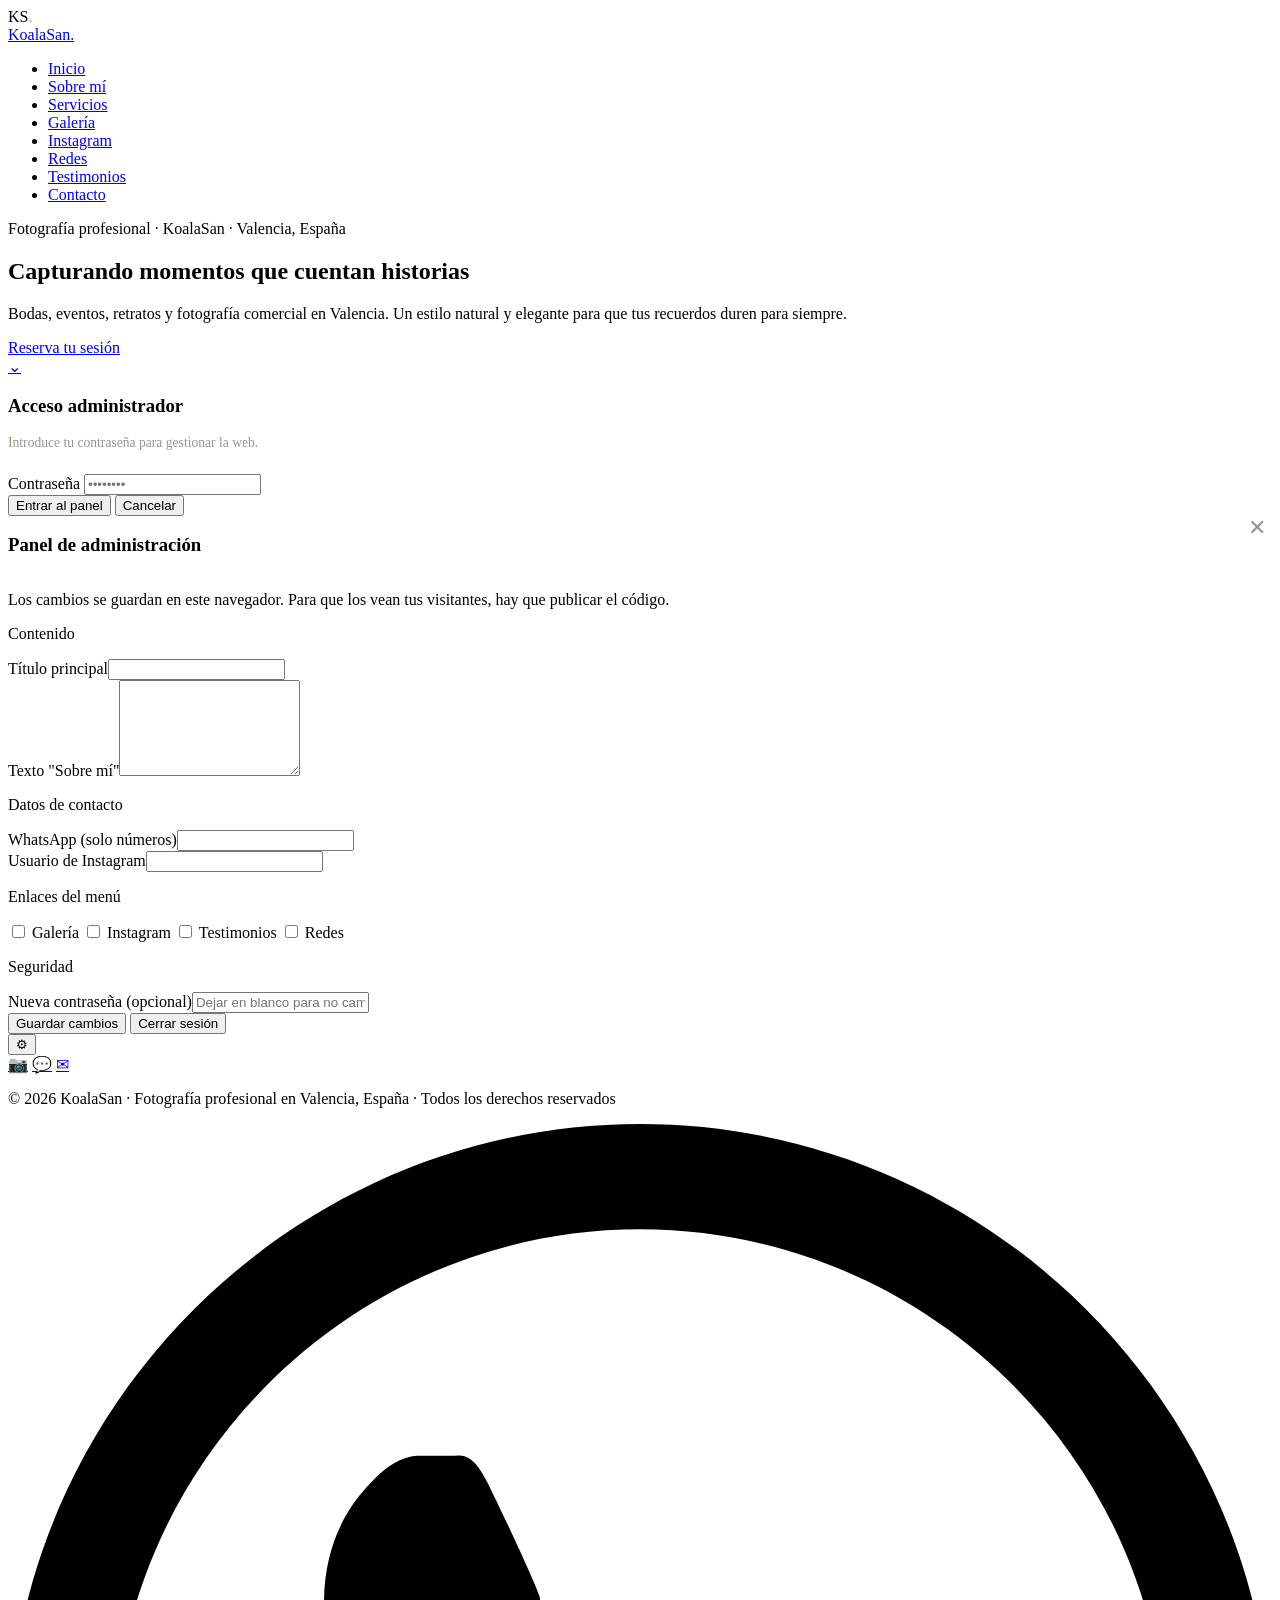
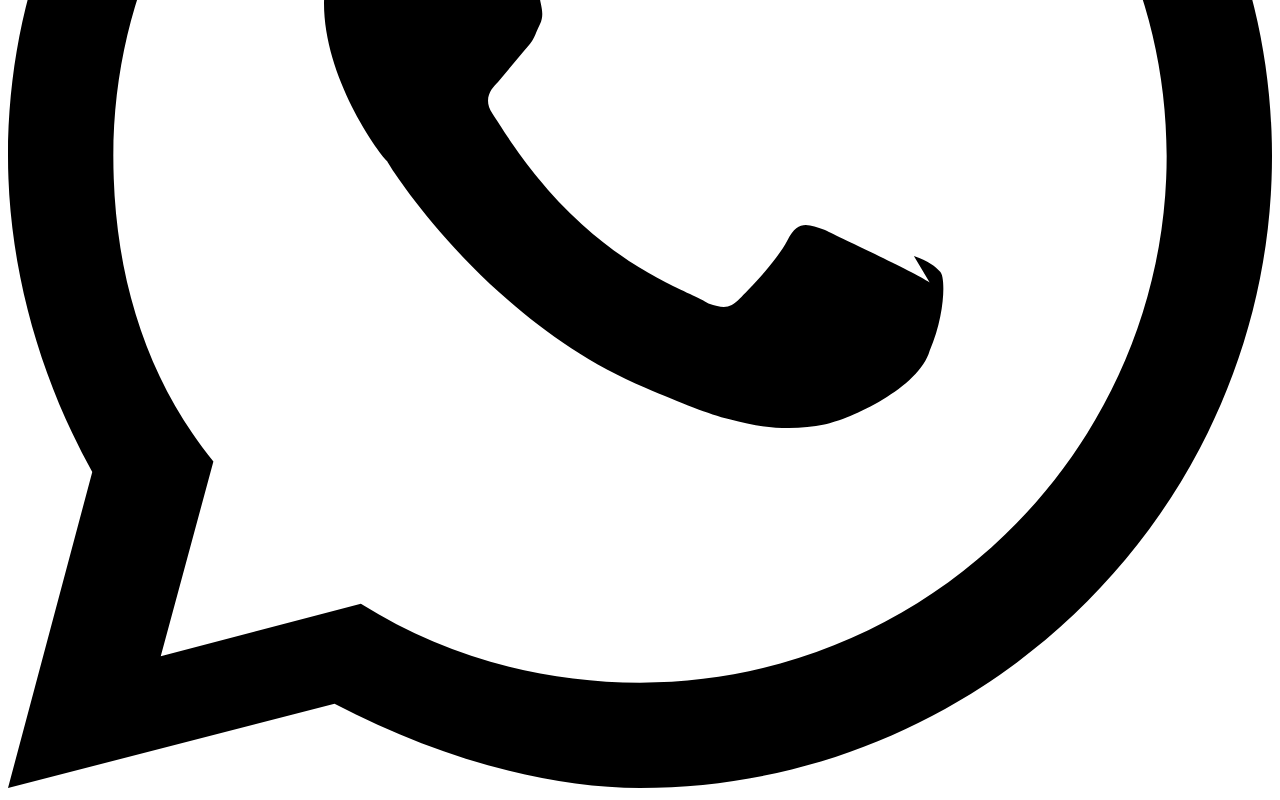
==== commit 18310191: "Split sections into pages and use real Instagram photos" ====
--- a/index.html
+++ b/index.html
@@ -3,721 +3,49 @@
 <head>
 <meta charset="UTF-8">
 <meta name="viewport" content="width=device-width, initial-scale=1.0">
-<title>KoalaSan | Fotografía profesional de bodas, eventos y retratos en Valencia</title>
-<meta name="description" content="Fotografía profesional de bodas, eventos, retratos y comercial en Valencia por KoalaSan. Estilo natural y elegante. Reserva tu sesión hoy.">
-<meta name="keywords" content="KoalaSan, fotógrafo Valencia, fotografía Valencia, fotógrafo bodas Valencia, fotógrafo eventos Valencia, sesión de fotos Valencia, fotógrafo profesional Valencia">
+<title>Fotografía profesional en Valencia | KoalaSan</title>
+<meta name="description" content="Fotografía profesional de bodas, eventos, retratos y comercial en Valencia por KoalaSan. Mira mi galería y reserva tu sesión.">
 <meta name="author" content="KoalaSan">
 <meta name="robots" content="index, follow">
-<link rel="canonical" href="https://koalasan.github.io/portfolio-fotografia/">
-
-<!-- Open Graph / Redes sociales -->
+<link rel="canonical" href="https://koalasan.github.io/portfolio-fotografia/index.html">
 <meta property="og:type" content="website">
-<meta property="og:url" content="https://koalasan.github.io/portfolio-fotografia/">
-<meta property="og:title" content="KoalaSan | Fotografía profesional en Valencia">
-<meta property="og:description" content="Bodas, eventos, retratos y fotografía comercial en Valencia. Mira mi galería y contáctame.">
-<meta property="og:image" content="https://images.unsplash.com/photo-1516035069371-29a1b244cc32?w=1200">
+<meta property="og:url" content="https://koalasan.github.io/portfolio-fotografia/index.html">
+<meta property="og:title" content="Fotografía profesional en Valencia | KoalaSan">
+<meta property="og:description" content="Fotografía profesional de bodas, eventos, retratos y comercial en Valencia por KoalaSan. Mira mi galería y reserva tu sesión.">
+<meta property="og:image" content="https://koalasan.github.io/portfolio-fotografia/assets/img/ig-DebkqMECGEK-1.jpg">
 <meta property="og:locale" content="es_ES">
-
-<!-- Twitter Card -->
 <meta name="twitter:card" content="summary_large_image">
-<meta name="twitter:title" content="KoalaSan | Fotografía profesional en Valencia">
-<meta name="twitter:description" content="Bodas, eventos, retratos y fotografía comercial en Valencia.">
-
-<!-- Datos estructurados SEO Local -->
 <script type="application/ld+json">
-{
-  "@context": "https://schema.org",
-  "@type": "ProfessionalService",
-  "name": "KoalaSan",
-  "description": "Fotografía profesional de bodas, eventos, retratos y comercial en Valencia, España.",
-  "address": {
-    "@type": "PostalAddress",
-    "addressLocality": "Valencia",
-    "addressRegion": "Comunidad Valenciana",
-    "addressCountry": "ES"
-  },
-  "geo": {
-    "@type": "GeoCoordinates",
-    "latitude": "39.4699",
-    "longitude": "-0.3763"
-  },
-  "areaServed": "Valencia",
-  "priceRange": "€€",
-  "sameAs": [
-    "https://www.instagram.com/ElKoalaSan"
-  ]
-}
+{"@context":"https://schema.org","@type":"ProfessionalService","name":"KoalaSan","description":"Fotografía profesional de bodas, eventos, retratos y comercial en Valencia, España.","address":{"@type":"PostalAddress","addressLocality":"Valencia","addressRegion":"Comunidad Valenciana","addressCountry":"ES"},"areaServed":"Valencia","sameAs":["https://www.instagram.com/ElKoalaSan"]}
 </script>
-
 <link rel="preconnect" href="https://fonts.googleapis.com">
 <link rel="preconnect" href="https://fonts.gstatic.com" crossorigin>
 <link href="https://fonts.googleapis.com/css2?family=Playfair+Display:ital,wght@0,400;0,600;0,700;1,400&family=Inter:wght@300;400;500;600&display=swap" rel="stylesheet">
-
-<style>
-:root{
-  --negro:#111111;
-  --gris:#1c1c1c;
-  --crema:#f5f1ea;
-  --dorado:#c9a24b;
-  --dorado-claro:#e3c87e;
-  --blanco:#ffffff;
-}
-*{margin:0;padding:0;box-sizing:border-box;}
-html{scroll-behavior:smooth;}
-section{scroll-margin-top:100px;}
-body{
-  font-family:'Inter',sans-serif;
-  background:var(--negro);
-  color:var(--crema);
-  overflow-x:hidden;
-  line-height:1.6;
-}
-h1,h2,h3,.serif{font-family:'Playfair Display',serif;}
-img{max-width:100%;display:block;}
-a{text-decoration:none;color:inherit;}
-
-/* ====== PRELOADER ====== */
-#preloader{
-  position:fixed;inset:0;background:var(--negro);z-index:9999;
-  display:flex;flex-direction:column;align-items:center;justify-content:center;
-  transition:opacity .8s ease, visibility .8s;
-}
-#preloader.oculto{opacity:0;visibility:hidden;}
-.preloader-logo{
-  font-family:'Playfair Display',serif;font-size:2rem;letter-spacing:4px;
-  animation:pulse 1.5s ease-in-out infinite;
-}
-@keyframes pulse{0%,100%{opacity:.4}50%{opacity:1}}
-
-/* ====== CURSOR PERSONALIZADO (solo desktop) ====== */
-.cursor{
-  width:20px;height:20px;border:1.5px solid var(--dorado);border-radius:50%;
-  position:fixed;pointer-events:none;z-index:9998;
-  transform:translate(-50%,-50%);transition:width .25s,height .25s,background .25s;
-  mix-blend-mode:difference;
-}
-.cursor.grande{width:60px;height:60px;background:rgba(201,162,75,.15);}
-@media (hover:none){.cursor{display:none;}}
-
-/* ====== NAVEGACIÓN ====== */
-header{
-  position:fixed;top:0;left:0;right:0;z-index:100;
-  padding:1.4rem 5%;
-  display:flex;justify-content:space-between;align-items:center;
-  transition:background .4s,padding .4s,box-shadow .4s;
-}
-header.scrolled{
-  background:rgba(17,17,17,.92);backdrop-filter:blur(12px);
-  padding:.9rem 5%;
-  box-shadow:0 4px 30px rgba(0,0,0,.5);
-}
-.logo{
-  font-family:'Playfair Display',serif;font-size:1.5rem;font-weight:700;
-  letter-spacing:2px;color:var(--blanco);
-}
-.logo span{color:var(--dorado);}
-nav ul{display:flex;gap:2.2rem;list-style:none;}
-nav a{
-  font-size:.85rem;letter-spacing:2px;text-transform:uppercase;
-  position:relative;color:var(--crema);transition:color .3s;
-}
-nav a::after{
-  content:'';position:absolute;bottom:-6px;left:0;width:0;height:1px;
-  background:var(--dorado);transition:width .35s ease;
-}
-nav a:hover{color:var(--dorado);}
-nav a:hover::after{width:100%;}
-.burger{display:none;flex-direction:column;gap:5px;cursor:pointer;z-index:101;}
-.burger span{width:26px;height:2px;background:var(--crema);transition:.3s;}
-.burger.abierto span:nth-child(1){transform:rotate(45deg) translate(6px,6px);}
-.burger.abierto span:nth-child(2){opacity:0;}
-.burger.abierto span:nth-child(3){transform:rotate(-45deg) translate(5px,-5px);}
-@media (max-width:820px){
-  .burger{display:flex;}
-  nav{
-    position:fixed;inset:0;background:rgba(17,17,17,.98);
-    display:flex;align-items:center;justify-content:center;
-    clip-path:circle(0% at calc(100% - 40px) 40px);
-    transition:clip-path .6s ease;
-  }
-  nav.abierto{clip-path:circle(150% at calc(100% - 40px) 40px);}
-  nav ul{flex-direction:column;text-align:center;gap:2.4rem;}
-  nav a{font-size:1.3rem;}
-}
-
-/* ====== HERO ====== */
-.hero{
-  min-height:100vh;position:relative;
-  display:flex;align-items:center;justify-content:center;
-  text-align:center;overflow:hidden;
-}
-.hero-bg{
-  position:absolute;inset:0;
-  background:url('https://images.unsplash.com/photo-1516035069371-29a1b244cc32?w=1920&q=80') center/cover no-repeat;
-  transform:scale(1.1);
-  animation:zoomLento 20s ease-in-out infinite alternate;
-}
-@keyframes zoomLento{from{transform:scale(1.1)}to{transform:scale(1)}}
-.hero::after{
-  content:'';position:absolute;inset:0;
-  background:linear-gradient(180deg,rgba(17,17,17,.65),rgba(17,17,17,.85));
-}
-.hero-contenido{position:relative;z-index:2;padding:0 5%;}
-.hero-eyebrow{
-  font-size:.8rem;letter-spacing:6px;text-transform:uppercase;
-  color:var(--dorado);margin-bottom:1.2rem;
-  opacity:0;animation:subir 1s ease .5s forwards;
-}
-.hero h1{
-  font-size:clamp(2.6rem,7vw,5.5rem);font-weight:700;color:var(--blanco);
-  line-height:1.1;margin-bottom:1.4rem;
-}
-.hero h1 .palabra{display:inline-block;overflow:hidden;vertical-align:bottom;}
-.hero h1 .palabra span{display:inline-block;transform:translateY(110%);animation:revelar 1s cubic-bezier(.22,1,.36,1) forwards;}
-.hero p{
-  max-width:560px;margin:0 auto 2.4rem;color:#d8d2c6;font-weight:300;
-  font-size:1.05rem;
-  opacity:0;animation:subir 1s ease 1.6s forwards;
-}
-.btn{
-  display:inline-block;padding:1rem 2.6rem;
-  border:1px solid var(--dorado);color:var(--dorado);
-  font-size:.85rem;letter-spacing:3px;text-transform:uppercase;
-  position:relative;overflow:hidden;transition:color .4s;z-index:1;
-  opacity:0;animation:subir 1s ease 2s forwards;
-}
-.btn::before{
-  content:'';position:absolute;inset:0;background:var(--dorado);
-  transform:scaleX(0);transform-origin:left;transition:transform .4s ease;z-index:-1;
-}
-.btn:hover{color:var(--negro);}
-.btn:hover::before{transform:scaleX(1);}
-@keyframes revelar{to{transform:translateY(0)}}
-@keyframes subir{from{opacity:0;transform:translateY(30px)}to{opacity:1;transform:translateY(0)}}
-.flecha-abajo{
-  position:absolute;bottom:2rem;left:50%;transform:translateX(-50%);
-  color:var(--dorado);font-size:1.6rem;z-index:2;
-  animation:rebote 2s infinite;
-}
-@keyframes rebote{0%,100%{transform:translate(-50%,0)}50%{transform:translate(-50%,12px)}}
-
-/* ====== SECCIONES GENERALES ====== */
-section{padding:6.5rem 5%;}
-.seccion-titulo{text-align:center;margin-bottom:4rem;}
-.seccion-eyebrow{
-  font-size:.75rem;letter-spacing:5px;text-transform:uppercase;
-  color:var(--dorado);display:block;margin-bottom:.8rem;
-}
-.seccion-titulo h2{font-size:clamp(2rem,4.5vw,3.2rem);color:var(--blanco);}
-.reveal{opacity:0;transform:translateY(50px);transition:opacity .9s ease,transform .9s cubic-bezier(.22,1,.36,1);}
-.reveal.visible{opacity:1;transform:translateY(0);}
-
-/* ====== SOBRE MÍ ====== */
-.sobre{display:grid;grid-template-columns:1fr 1fr;gap:5rem;align-items:center;max-width:1200px;margin:0 auto;}
-.sobre-foto{position:relative;overflow:hidden;}
-.sobre-foto img{
-  width:100%;aspect-ratio:4/5;object-fit:cover;
-  transition:transform .8s ease;filter:grayscale(40%);
-}
-.sobre-foto:hover img{transform:scale(1.05);filter:grayscale(0);}
-.sobre-foto::after{
-  content:'';position:absolute;inset:16px;
-  border:1px solid var(--dorado);pointer-events:none;
-}
-.sobre-texto h2{font-size:clamp(1.9rem,3.5vw,2.8rem);color:var(--blanco);margin-bottom:1.4rem;line-height:1.2;}
-.sobre-texto p{color:#c9c3b8;margin-bottom:1.2rem;font-weight:300;}
-.estadisticas{display:flex;gap:3rem;margin-top:2.2rem;}
-.estadistica strong{font-family:'Playfair Display',serif;font-size:2.4rem;color:var(--dorado);display:block;}
-.estadistica span{font-size:.8rem;letter-spacing:2px;text-transform:uppercase;color:#a8a29a;}
-@media (max-width:900px){.sobre{grid-template-columns:1fr;gap:3rem;}}
-
-/* ====== SERVICIOS ====== */
-.servicios-fondo{background:var(--gris);}
-.servicios-grid{
-  display:grid;grid-template-columns:repeat(auto-fit,minmax(250px,1fr));
-  gap:2rem;max-width:1200px;margin:0 auto;
-}
-.servicio{
-  background:var(--negro);padding:3rem 2rem;
-  border:1px solid #2a2a2a;position:relative;overflow:hidden;
-  transition:transform .4s,border-color .4s;
-}
-.servicio::before{
-  content:'';position:absolute;top:0;left:0;width:100%;height:3px;
-  background:linear-gradient(90deg,var(--dorado),var(--dorado-claro));
-  transform:scaleX(0);transform-origin:left;transition:transform .5s;
-}
-.servicio:hover{transform:translateY(-10px);border-color:var(--dorado);}
-.servicio:hover::before{transform:scaleX(1);}
-.servicio .icono{font-size:2.4rem;margin-bottom:1.2rem;display:block;}
-.servicio h3{color:var(--blanco);font-size:1.35rem;margin-bottom:.8rem;}
-.servicio p{color:#b5afa4;font-size:.92rem;font-weight:300;}
-
-/* ====== GALERÍA ====== */
-.filtros{display:flex;justify-content:center;gap:1rem;flex-wrap:wrap;margin-bottom:3rem;}
-.filtro-btn{
-  background:none;border:1px solid #3a3a3a;color:#b5afa4;
-  padding:.6rem 1.6rem;font-size:.8rem;letter-spacing:2px;text-transform:uppercase;
-  cursor:pointer;font-family:'Inter',sans-serif;transition:.35s;
-}
-.filtro-btn.activo,.filtro-btn:hover{border-color:var(--dorado);color:var(--dorado);}
-.galeria-grid{
-  display:grid;grid-template-columns:repeat(auto-fill,minmax(280px,1fr));
-  gap:14px;max-width:1300px;margin:0 auto;
-}
-.galeria-item{
-  position:relative;overflow:hidden;cursor:pointer;
-  aspect-ratio:4/5;
-}
-.galeria-item img{
-  width:100%;height:100%;object-fit:cover;
-  transition:transform .7s ease,filter .7s;
-}
-.galeria-item:hover img{transform:scale(1.08);}
-.galeria-overlay{
-  position:absolute;inset:0;
-  background:linear-gradient(180deg,transparent 40%,rgba(17,17,17,.9));
-  display:flex;align-items:flex-end;padding:1.4rem;
-  opacity:0;transition:opacity .5s;
-}
-.galeria-item:hover .galeria-overlay{opacity:1;}
-.galeria-overlay h4{color:var(--blanco);font-size:1.05rem;transform:translateY(15px);transition:transform .5s;}
-.galeria-item:hover .galeria-overlay h4{transform:translateY(0);}
-.galeria-item.oculto{display:none;}
-
-/* Lightbox */
-.lightbox{
-  position:fixed;inset:0;background:rgba(10,10,10,.96);z-index:9990;
-  display:flex;align-items:center;justify-content:center;
-  opacity:0;visibility:hidden;transition:.4s;
-}
-.lightbox.abierto{opacity:1;visibility:visible;}
-.lightbox img{max-width:88vw;max-height:84vh;object-fit:contain;box-shadow:0 0 80px rgba(0,0,0,.8);}
-.lightbox-cerrar{
-  position:absolute;top:1.5rem;right:2rem;font-size:2.4rem;color:var(--crema);
-  cursor:pointer;transition:color .3s;line-height:1;
-}
-.lightbox-cerrar:hover{color:var(--dorado);}
-.lightbox-nav{
-  position:absolute;top:50%;transform:translateY(-50%);
-  font-size:3rem;color:var(--crema);cursor:pointer;padding:1rem;
-  transition:color .3s;user-select:none;
-}
-.lightbox-nav:hover{color:var(--dorado);}
-.lightbox-prev{left:1.5rem;}
-.lightbox-next{right:1.5rem;}
-
-/* ====== INSTAGRAM ====== */
-.instagram-fondo{background:var(--gris);}
-.insta-grid{
-  display:grid;grid-template-columns:repeat(auto-fit,minmax(170px,1fr));
-  gap:10px;max-width:1100px;margin:0 auto 3rem;
-}
-.insta-item{
-  position:relative;overflow:hidden;aspect-ratio:1;cursor:pointer;
-}
-.insta-item img{width:100%;height:100%;object-fit:cover;transition:transform .6s;}
-.insta-item:hover img{transform:scale(1.12);}
-.insta-item .insta-hover{
-  position:absolute;inset:0;background:rgba(201,162,75,.85);
-  display:flex;align-items:center;justify-content:center;
-  font-size:2rem;color:var(--negro);opacity:0;transition:opacity .4s;
-}
-.insta-item:hover .insta-hover{opacity:1;}
-
-/* ====== TESTIMONIOS ====== */
-.testimonios-slider{max-width:800px;margin:0 auto;text-align:center;position:relative;min-height:230px;}
-.testimonio{
-  position:absolute;inset:0;opacity:0;transform:translateX(40px);
-  transition:opacity .7s,transform .7s;pointer-events:none;
-}
-.testimonio.activo{opacity:1;transform:translateX(0);pointer-events:auto;}
-.testimonio .estrellas{color:var(--dorado);letter-spacing:6px;margin-bottom:1.2rem;}
-.testimonio blockquote{
-  font-family:'Playfair Display',serif;font-style:italic;
-  font-size:clamp(1.1rem,2.5vw,1.5rem);color:var(--crema);margin-bottom:1.6rem;line-height:1.5;
-}
-.testimonio .autor{color:#9a948b;font-size:.85rem;letter-spacing:2px;text-transform:uppercase;}
-.testimonio-dots{display:flex;justify-content:center;gap:.7rem;margin-top:1.5rem;}
-.dot{
-  width:10px;height:10px;border-radius:50%;background:#3a3a3a;
-  cursor:pointer;transition:.3s;
-}
-.dot.activo{background:var(--dorado);transform:scale(1.3);}
-
-/* ====== CONTACTO ====== */
-.contacto-grid{
-  display:grid;grid-template-columns:1fr 1.2fr;gap:4rem;
-  max-width:1150px;margin:0 auto;
-}
-@media (max-width:900px){.contacto-grid{grid-template-columns:1fr;}}
-.contacto-info h2{font-size:clamp(1.9rem,3.5vw,2.6rem);color:var(--blanco);margin-bottom:1.4rem;}
-.contacto-info p{color:#b5afa4;font-weight:300;margin-bottom:2rem;}
-.contacto-datos{display:flex;flex-direction:column;gap:1.3rem;margin-bottom:2.2rem;}
-.dato-item{display:flex;align-items:center;gap:1rem;color:#c9c3b8;}
-.dato-item .ico{color:var(--dorado);font-size:1.3rem;width:28px;text-align:center;}
-.dato-item a:hover{color:var(--dorado);}
-.btn-whatsapp{
-  display:inline-flex;align-items:center;gap:.8rem;
-  background:#25D366;color:#0b3d24;font-weight:600;
-  padding:1rem 2.2rem;border-radius:60px;
-  transition:transform .3s,box-shadow .3s;
-}
-.btn-whatsapp:hover{transform:translateY(-4px);box-shadow:0 12px 30px rgba(37,211,102,.35);}
-.btn-whatsapp svg{width:22px;height:22px;fill:#0b3d24;}
-
-.formulario{background:var(--gris);padding:2.8rem;border:1px solid #2a2a2a;}
-.campo{margin-bottom:1.4rem;position:relative;}
-.campo label{
-  display:block;font-size:.75rem;letter-spacing:2px;text-transform:uppercase;
-  color:#9a948b;margin-bottom:.5rem;
-}
-.campo input,.campo textarea,.campo select{
-  width:100%;background:var(--negro);border:1px solid #333;
-  color:var(--crema);padding:.95rem 1.1rem;font-family:'Inter',sans-serif;
-  font-size:.95rem;transition:border-color .3s;resize:vertical;
-}
-.campo input:focus,.campo textarea:focus,.campo select:focus{
-  outline:none;border-color:var(--dorado);
-}
-.campo textarea{min-height:130px;}
-.btn-enviar{
-  width:100%;background:var(--dorado);color:var(--negro);border:none;
-  padding:1.1rem;font-size:.9rem;letter-spacing:3px;text-transform:uppercase;
-  font-weight:600;cursor:pointer;font-family:'Inter',sans-serif;
-  transition:background .3s,transform .2s;
-}
-.btn-enviar:hover{background:var(--dorado-claro);}
-.btn-enviar:active{transform:scale(.98);}
-.form-mensaje{
-  display:none;margin-top:1.2rem;padding:1rem;text-align:center;
-  background:rgba(37,211,102,.12);border:1px solid #25D366;
-  color:#7fe3a8;font-size:.9rem;
-}
-.form-mensaje.error{background:rgba(220,60,60,.12);border-color:#dc3c3c;color:#f09292;}
-
-/* ====== REDES SOCIALES (linktree) ====== */
-.redes-grid{max-width:620px;margin:0 auto;display:flex;flex-direction:column;gap:1rem;}
-.red-card{
-  display:flex;align-items:center;gap:1.2rem;padding:1.15rem 1.6rem;
-  background:var(--gris);border:1px solid #2a2a2a;position:relative;overflow:hidden;
-  transition:transform .35s ease,border-color .35s;
-}
-.red-card::before{
-  content:'';position:absolute;left:0;top:0;bottom:0;width:4px;
-  background:var(--c);transform:scaleY(0);transform-origin:top;transition:transform .4s;
-}
-.red-card:hover{transform:translateX(10px);border-color:var(--c);}
-.red-card:hover::before{transform:scaleY(1);}
-.red-ico{
-  width:48px;height:48px;min-width:48px;border-radius:50%;
-  border:1px solid var(--c);color:var(--c);
-  display:flex;align-items:center;justify-content:center;
-  transition:background .35s,color .35s,transform .35s;
-}
-.red-ico svg{width:22px;height:22px;fill:currentColor;}
-.red-card:hover .red-ico{background:var(--c);color:var(--negro);transform:rotate(-8deg) scale(1.08);}
-.red-info strong{display:block;color:var(--blanco);font-size:1.05rem;}
-.red-info small{color:#9a948b;font-size:.8rem;}
-.red-flecha{margin-left:auto;color:var(--c);font-size:1.3rem;transition:transform .35s;}
-.red-card:hover .red-flecha{transform:translateX(6px);}
-
-/* ====== LOGIN Y PANEL ADMIN ====== */
-.admin-modal-bg{
-  position:fixed;inset:0;background:rgba(8,8,8,.85);backdrop-filter:blur(6px);
-  z-index:9993;display:none;align-items:center;justify-content:center;padding:1rem;
-}
-.admin-modal-bg.abierto{display:flex;}
-.admin-modal{
-  background:var(--gris);border:1px solid #2a2a2a;padding:2.4rem;
-  width:min(400px,100%);
-  animation:modalEntra .45s cubic-bezier(.22,1,.36,1);
-}
-@keyframes modalEntra{from{opacity:0;transform:translateY(30px) scale(.96)}to{opacity:1;transform:none}}
-.admin-cancelar{
-  width:100%;margin-top:.8rem;padding:.85rem;background:none;
-  border:1px solid #3a3a3a;color:#b5afa4;font-family:'Inter',sans-serif;
-  font-size:.8rem;letter-spacing:2px;text-transform:uppercase;cursor:pointer;transition:.3s;
-}
-.admin-cancelar:hover{border-color:var(--dorado);color:var(--dorado);}
-.admin-panel{
-  position:fixed;top:0;right:0;height:100%;width:min(430px,100vw);
-  background:#161616;border-left:1px solid #2a2a2a;z-index:9992;
-  padding:2rem;overflow-y:auto;
-  transform:translateX(105%);transition:transform .55s cubic-bezier(.22,1,.36,1);
-  box-shadow:-20px 0 60px rgba(0,0,0,.5);
-}
-.admin-panel.abierto{transform:translateX(0);}
-.admin-sub{color:#9a948b;font-size:.82rem;margin-bottom:1.6rem;}
-.check-row{
-  display:flex;align-items:center;gap:.7rem;padding:.7rem 0;
-  color:#c9c3b8;font-size:.9rem;cursor:pointer;border-bottom:1px solid #222;
-}
-.check-row input{accent-color:var(--dorado);width:17px;height:17px;cursor:pointer;}
-.admin-seccion-titulo{
-  font-size:.72rem;letter-spacing:3px;text-transform:uppercase;
-  color:var(--dorado);margin:1.6rem 0 .8rem;
-}
-.btn-admin-fab{
-  position:fixed;bottom:1.6rem;left:1.6rem;z-index:9000;
-  width:46px;height:46px;border-radius:50%;background:var(--gris);
-  border:1px solid #3a3a3a;color:var(--dorado);font-size:1.2rem;cursor:pointer;
-  display:flex;align-items:center;justify-content:center;transition:.3s;
-}
-.btn-admin-fab:hover{border-color:var(--dorado);transform:rotate(45deg);}
-
-/* ====== FOOTER ====== */
-footer{
-  border-top:1px solid #2a2a2a;padding:3.5rem 5% 2rem;text-align:center;
-}
-.redes{display:flex;justify-content:center;gap:1.4rem;margin-bottom:1.6rem;}
-.redes a{
-  width:44px;height:44px;border:1px solid #3a3a3a;border-radius:50%;
-  display:flex;align-items:center;justify-content:center;
-  font-size:1.1rem;transition:.35s;
-}
-.redes a:hover{border-color:var(--dorado);color:var(--dorado);transform:translateY(-4px);}
-footer p{color:#7a756d;font-size:.85rem;font-weight:300;}
-footer p span{color:var(--dorado);}
-
-/* ====== BOTÓN WHATSAPP FLOTANTE ====== */
-.whatsapp-float{
-  position:fixed;bottom:1.6rem;right:1.6rem;z-index:9000;
-  width:58px;height:58px;border-radius:50%;background:#25D366;
-  display:flex;align-items:center;justify-content:center;
-  box-shadow:0 6px 24px rgba(37,211,102,.45);
-  transition:transform .3s;
-  animation:aparecerW 1s ease 3s backwards;
-}
-.whatsapp-float:hover{transform:scale(1.12) rotate(8deg);}
-.whatsapp-float svg{width:30px;height:30px;fill:#fff;}
-.whatsapp-float::before{
-  content:'';position:absolute;inset:-6px;border-radius:50%;
-  border:2px solid #25D366;opacity:.5;
-  animation:ondas 2s infinite;
-}
-@keyframes ondas{from{transform:scale(.9);opacity:.6}to{transform:scale(1.4);opacity:0}}
-@keyframes aparecerW{from{opacity:0;transform:scale(0)}to{opacity:1;transform:scale(1)}}
-
-@media (prefers-reduced-motion: reduce){
-  html{scroll-behavior:auto;}
-  *,*::before,*::after{animation-duration:.01ms !important;animation-iteration-count:1 !important;transition-duration:.01ms !important;}
-  .reveal{opacity:1;transform:none;}
-}
-</style>
+<link rel="stylesheet" href="assets/css/estilos.css">
 </head>
 <body>
-
-<!-- Preloader -->
-<div id="preloader">
-  <div class="preloader-logo">KS<span style="color:#c9a24b">.</span></div>
-</div>
-
+<div id="preloader"><div class="preloader-logo">KS<span style="color:#c9a24b">.</span></div></div>
 <div class="cursor" id="cursor"></div>
 
-<!-- Header -->
 <header id="header">
-  <a href="#inicio" class="logo">KoalaSan<span>.</span></a>
-  <div class="burger" id="burger" aria-label="Menú">
-    <span></span><span></span><span></span>
-  </div>
-  <nav id="nav">
-    <ul>
-      <li><a href="#inicio">Inicio</a></li>
-      <li><a href="#sobre-mi">Sobre mí</a></li>
-      <li><a href="#servicios">Servicios</a></li>
-      <li><a href="#galeria">Galería</a></li>
-      <li><a href="#instagram">Instagram</a></li>
-      <li><a href="#redes">Redes</a></li>
-      <li><a href="#contacto">Contacto</a></li>
-    </ul>
-  </nav>
+  <a href="index.html" class="logo">KoalaSan<span>.</span></a>
+  <div class="burger" id="burger" aria-label="Menú"><span></span><span></span><span></span></div>
+  <nav id="nav"><ul><li><a class="activo" aria-current="page" href="index.html" data-section="inicio">Inicio</a></li><li><a href="sobre-mi.html" data-section="sobre-mi">Sobre mí</a></li><li><a href="servicios.html" data-section="servicios">Servicios</a></li><li><a href="galeria.html" data-section="galeria">Galería</a></li><li><a href="instagram.html" data-section="instagram">Instagram</a></li><li><a href="redes.html" data-section="redes">Redes</a></li><li><a href="testimonios.html" data-section="testimonios">Testimonios</a></li><li><a href="contacto.html" data-section="contacto">Contacto</a></li></ul></nav>
 </header>
+<main class="contenido-pagina">
 
-<!-- Hero -->
 <section class="hero" id="inicio" style="padding:0">
   <div class="hero-bg"></div>
   <div class="hero-contenido">
     <p class="hero-eyebrow">Fotografía profesional · KoalaSan · Valencia, España</p>
     <h1 id="titulo-hero">Capturando momentos que cuentan historias</h1>
     <p>Bodas, eventos, retratos y fotografía comercial en Valencia. Un estilo natural y elegante para que tus recuerdos duren para siempre.</p>
-    <a href="#contacto" class="btn">Reserva tu sesión</a>
+    <a href="contacto.html" class="btn">Reserva tu sesión</a>
   </div>
-  <a href="#sobre-mi" class="flecha-abajo" aria-label="Bajar">⌄</a>
+  <a href="sobre-mi.html" class="flecha-abajo" aria-label="Sobre mí">⌄</a>
 </section>
+</main>
 
-<!-- Sobre mí -->
-<section id="sobre-mi">
-  <div class="sobre">
-    <div class="sobre-foto reveal">
-      <img src="https://images.unsplash.com/photo-1507003211169-0a1dd7228f2d?w=800&q=80" alt="Fotógrafo profesional en Valencia con cámara">
-    </div>
-    <div class="sobre-texto reveal">
-      <span class="seccion-eyebrow">Sobre mí</span>
-      <h2>Hola, soy KoalaSan, tu fotógrafo de confianza en Valencia</h2>
-      <p>Llevo más de 8 años capturando momentos inolvidables por toda la Comunidad Valenciana. Mi filosofía es simple: fotos naturales, emotivas y sin poses forzadas.</p>
-      <p>Desde la Ciudad de las Artes y las Ciencias hasta la playa de la Malvarrosa, conozco los rincones más bonitos de Valencia para tus sesiones.</p>
-      <div class="estadisticas">
-        <div class="estadistica"><strong data-contador="350">0</strong><span>Sesiones</span></div>
-        <div class="estadistica"><strong data-contador="120">0</strong><span>Bodas</span></div>
-        <div class="estadistica"><strong data-contador="8">0</strong><span>Años</span></div>
-      </div>
-    </div>
-  </div>
-</section>
-
-<!-- Servicios -->
-<section id="servicios" class="servicios-fondo">
-  <div class="seccion-titulo reveal">
-    <span class="seccion-eyebrow">Lo que hago</span>
-    <h2>Servicios de fotografía</h2>
-  </div>
-  <div class="servicios-grid">
-    <div class="servicio reveal"><span class="icono">💍</span><h3>Bodas</h3><p>Cobertura completa de tu gran día. Reportaje natural y espontáneo que cuenta vuestra historia desde los preparativos hasta el baile.</p></div>
-    <div class="servicio reveal"><span class="icono">🎉</span><h3>Eventos</h3><p>Cumpleaños, comuniones, bautizos, corporativos y todo tipo de celebraciones en Valencia y alrededores.</p></div>
-    <div class="servicio reveal"><span class="icono">👤</span><h3>Retratos</h3><p>Sesiones individuales, de pareja y familiares en exteriores emblemáticos o estudio.</p></div>
-    <div class="servicio reveal"><span class="icono">🏢</span><h3>Comercial</h3><p>Fotografía de producto, gastronomía y moda para marcas que quieren destacar.</p></div>
-  </div>
-</section>
-
-<!-- Galería -->
-<section id="galeria">
-  <div class="seccion-titulo reveal">
-    <span class="seccion-eyebrow">Mi trabajo</span>
-    <h2>Galería de fotos</h2>
-  </div>
-  <div class="filtros reveal" id="filtros">
-    <button class="filtro-btn activo" data-filtro="todo">Todo</button>
-    <button class="filtro-btn" data-filtro="bodas">Bodas</button>
-    <button class="filtro-btn" data-filtro="retratos">Retratos</button>
-    <button class="filtro-btn" data-filtro="eventos">Eventos</button>
-    <button class="filtro-btn" data-filtro="comercial">Comercial</button>
-  </div>
-  <div class="galeria-grid" id="galeria-grid"></div>
-</section>
-
-<!-- Lightbox -->
-<div class="lightbox" id="lightbox">
-  <span class="lightbox-cerrar" id="lightbox-cerrar">&times;</span>
-  <span class="lightbox-nav lightbox-prev" id="lightbox-prev">&#10094;</span>
-  <img id="lightbox-img" src="" alt="Foto ampliada">
-  <span class="lightbox-nav lightbox-next" id="lightbox-next">&#10095;</span>
-</div>
-
-<!-- Instagram -->
-<section id="instagram" class="instagram-fondo">
-  <div class="seccion-titulo reveal">
-    <span class="seccion-eyebrow">Sígueme</span>
-    <h2>@ElKoalaSan en Instagram</h2>
-  </div>
-  <div class="insta-grid" id="insta-grid"></div>
-  <div style="text-align:center" class="reveal">
-    <a class="btn" href="https://www.instagram.com/ElKoalaSan" target="_blank" rel="noopener">Seguir en Instagram</a>
-  </div>
-</section>
-
-<!-- Redes sociales -->
-<section id="redes">
-  <div class="seccion-titulo reveal">
-    <span class="seccion-eyebrow">Sígueme en todas partes</span>
-    <h2>Mis redes sociales</h2>
-    <p style="color:#b5afa4;font-weight:300;margin-top:1rem;max-width:520px;margin-left:auto;margin-right:auto;">Detrás de cada foto hay mucho trabajo. Sígueme para ver novedades, sesiones en directo y contenido exclusivo.</p>
-  </div>
-  <div class="redes-grid">
-    <a class="red-card reveal" href="https://www.instagram.com/ElKoalaSan" target="_blank" rel="noopener" style="--c:#E1306C">
-      <span class="red-ico"><svg viewBox="0 0 24 24"><path d="M12 2.163c3.204 0 3.584.012 4.85.07 3.252.148 4.771 1.691 4.919 4.919.058 1.265.069 1.645.069 4.849 0 3.205-.012 3.584-.069 4.849-.149 3.225-1.664 4.771-4.919 4.919-1.266.058-1.644.07-4.85.07-3.204 0-3.584-.012-4.849-.07-3.26-.149-4.771-1.699-4.919-4.92-.058-1.265-.07-1.644-.07-4.849 0-3.204.013-3.583.07-4.849.149-3.227 1.664-4.771 4.919-4.919 1.266-.057 1.645-.069 4.849-.069zm0-2.163c-3.259 0-3.667.014-4.947.072-4.358.2-6.78 2.618-6.98 6.98-.059 1.281-.073 1.689-.073 4.948 0 3.259.014 3.668.072 4.948.2 4.358 2.618 6.78 6.98 6.98 1.281.058 1.689.072 4.948.072 3.259 0 3.668-.014 4.948-.072 4.354-.2 6.782-2.618 6.979-6.98.059-1.28.073-1.689.073-4.948 0-3.259-.014-3.667-.072-4.947-.196-4.354-2.617-6.78-6.979-6.98-1.281-.059-1.69-.073-4.949-.073zm0 5.838a6.162 6.162 0 1 0 0 12.324 6.162 6.162 0 0 0 0-12.324zm0 10.162a4 4 0 1 1 0-8 4 4 0 0 1 0 8zm6.406-11.845a1.44 1.44 0 1 0 0 2.881 1.44 1.44 0 0 0 0-2.881z"/></svg></span>
-      <span class="red-info"><strong>Instagram</strong><small>@ElKoalaSan · Fotos diarias y detrás de cámaras</small></span>
-      <span class="red-flecha">→</span>
-    </a>
-    <a class="red-card reveal" href="https://wa.me/717703689" target="_blank" rel="noopener" style="--c:#25D366">
-      <span class="red-ico"><svg viewBox="0 0 24 24"><path d="M17.5 14.4c-.3-.2-1.8-.9-2-1-.3-.1-.5-.2-.7.2s-.8 1-.9 1.1c-.2.2-.3.2-.6.1-.3-.2-1.3-.5-2.4-1.5-.9-.8-1.5-1.8-1.7-2.1-.2-.3 0-.5.1-.6l.5-.6c.2-.2.2-.3.3-.5.1-.2 0-.4 0-.5s-.7-1.6-1-2.2c-.3-.6-.5-.5-.7-.5h-.6c-.2 0-.5.1-.8.4-.3.3-1 1-1 2.4s1 2.8 1.2 3c.1.2 2 3.1 4.9 4.3.7.3 1.2.5 1.6.6.7.2 1.3.2 1.8.1.5-.1 1.8-.7 2-1.4.3-.7.3-1.4.2-1.5-.1-.1-.2-.2-.5-.3zM12 22c-1.9 0-3.7-.5-5.3-1.5l-3.8 1 1-3.7C2.6 16.2 2 14.2 2 12 2 6.5 6.5 2 12 2s10 4.5 10 10-4.5 10-10 10zm0-22C5.4 0 0 5.4 0 12c0 2.1.6 4.2 1.6 6L0 24l6.2-1.6c1.9 1 4 1.6 5.8 1.6 6.6 0 12-5.4 12-12S18.6 0 12 0z"/></svg></span>
-      <span class="red-info"><strong>WhatsApp</strong><small>717703689 · Respuesta rápida, Lun a Sáb 9:00–20:00</small></span>
-      <span class="red-flecha">→</span>
-    </a>
-    <a class="red-card reveal" href="https://koalasan.github.io/portfolio-fotografia/#galeria" style="--c:#c9a24b">
-      <span class="red-ico"><svg viewBox="0 0 24 24"><path d="M9 3 7 5H2v14h20V5h-5l-2-2H9zm3 14a5 5 0 1 1 0-10 5 5 0 0 1 0 10zm0-2a3 3 0 1 0 0-6 3 3 0 0 0 0 6z"/></svg></span>
-      <span class="red-info"><strong>Portafolio</strong><small>Galería completa de bodas, eventos y retratos</small></span>
-      <span class="red-flecha">→</span>
-    </a>
-  </div>
-</section>
-
-<!-- Testimonios -->
-<section id="testimonios">
-  <div class="seccion-titulo reveal">
-    <span class="seccion-eyebrow">Opiniones</span>
-    <h2>Lo que dicen mis clientes</h2>
-  </div>
-  <div class="testimonios-slider reveal" id="slider">
-    <div class="testimonio activo">
-      <div class="estrellas">★★★★★</div>
-      <blockquote>"Las fotos de nuestra boda son increíbles. Capturó cada emoción sin que nos diéramos cuenta. El mejor recuerdo del día más importante."</blockquote>
-      <p class="autor">María & Carlos — Boda en Valencia</p>
-    </div>
-    <div class="testimonio">
-      <div class="estrellas">★★★★★</div>
-      <blockquote>"Profesional, puntual y con un trato exquisito. Las fotos de comunión de mi hija son preciosas, totalmente recomendable."</blockquote>
-      <p class="autor">Laura G. — Comunión</p>
-    </div>
-    <div class="testimonio">
-      <div class="estrellas">★★★★★</div>
-      <blockquote>"Le encargamos las fotos de nuestro restaurante y el resultado superó todas las expectativas. Las redes sociales no paran de crecer."</blockquote>
-      <p class="autor">Restaurante El Cabanyal — Comercial</p>
-    </div>
-  </div>
-  <div class="testimonio-dots" id="dots"></div>
-</section>
-
-<!-- Contacto -->
-<section id="contacto">
-  <div class="contacto-grid">
-    <div class="contacto-info reveal">
-      <span class="seccion-eyebrow">Hablemos</span>
-      <h2>¿Tienes un proyecto en mente?</h2>
-      <p>Cuéntame qué necesitas y te responderé en menos de 24 horas con toda la información y presupuesto sin compromiso.</p>
-      <div class="contacto-datos">
-        <div class="dato-item"><span class="ico">📍</span><span>Valencia, España</span></div>
-        <div class="dato-item"><span class="ico">📱</span><a href="tel:+34717703689">717703689</a></div>
-      </div>
-      <a class="btn-whatsapp" href="https://wa.me/717703689?text=Hola!%20Me%20gustar%C3%ADa%20informaci%C3%B3n%20sobre%20una%20sesi%C3%B3n%20de%20fotos" target="_blank" rel="noopener">
-        <svg viewBox="0 0 24 24"><path d="M17.5 14.4c-.3-.2-1.8-.9-2-1-.3-.1-.5-.2-.7.2s-.8 1-.9 1.1c-.2.2-.3.2-.6.1-.3-.2-1.3-.5-2.4-1.5-.9-.8-1.5-1.8-1.7-2.1-.2-.3 0-.5.1-.6l.5-.6c.2-.2.2-.3.3-.5.1-.2 0-.4 0-.5s-.7-1.6-1-2.2c-.3-.6-.5-.5-.7-.5h-.6c-.2 0-.5.1-.8.4-.3.3-1 1-1 2.4s1 2.8 1.2 3c.1.2 2 3.1 4.9 4.3.7.3 1.2.5 1.6.6.7.2 1.3.2 1.8.1.5-.1 1.8-.7 2-1.4.3-.7.3-1.4.2-1.5-.1-.1-.2-.2-.5-.3zM12 22c-1.9 0-3.7-.5-5.3-1.5l-3.8 1 1-3.7C2.6 16.2 2 14.2 2 12 2 6.5 6.5 2 12 2s10 4.5 10 10-4.5 10-10 10zm0-22C5.4 0 0 5.4 0 12c0 2.1.6 4.2 1.6 6L0 24l6.2-1.6c1.9 1 4 1.6 5.8 1.6 6.6 0 12-5.4 12-12S18.6 0 12 0z"/></svg>
-        Escríbeme por WhatsApp
-      </a>
-    </div>
-    <form class="formulario reveal" id="form-contacto">
-      <div class="campo">
-        <label for="nombre">Nombre *</label>
-        <input type="text" id="nombre" name="nombre" required placeholder="Tu nombre">
-      </div>
-      <div class="campo">
-        <label for="email">Email *</label>
-        <input type="email" id="email" name="email" required placeholder="tu@email.com">
-      </div>
-      <div class="campo">
-        <label for="tipo">Tipo de sesión</label>
-        <select id="tipo" name="tipo">
-          <option>Boda</option>
-          <option>Evento / celebración</option>
-          <option>Retrato / sesión personal</option>
-          <option>Fotografía comercial</option>
-          <option>Otro</option>
-        </select>
-      </div>
-      <div class="campo">
-        <label for="fecha">Fecha del evento</label>
-        <input type="date" id="fecha" name="fecha">
-      </div>
-      <div class="campo">
-        <label for="mensaje">Mensaje *</label>
-        <textarea id="mensaje" name="mensaje" required placeholder="Cuéntame tu idea, lugar, lo que te gustaría capturar..."></textarea>
-      </div>
-      <button type="submit" class="btn-enviar">Enviar mensaje</button>
-      <div class="form-mensaje" id="form-mensaje"></div>
-    </form>
-  </div>
-</section>
-
-<!-- Login administrador -->
 <div class="admin-modal-bg" id="admin-modal">
   <form class="admin-modal" id="login-form">
     <h3 style="color:var(--blanco);" id="login-titulo">Acceso administrador</h3>
@@ -731,366 +59,44 @@
     <button type="button" class="admin-cancelar" id="login-cancelar">Cancelar</button>
   </form>
 </div>
-
-<!-- Panel de administración -->
 <aside class="admin-panel" id="admin-panel" aria-label="Panel de administración">
   <div style="display:flex;justify-content:space-between;align-items:flex-start;margin-bottom:.3rem;">
     <h3 style="color:var(--blanco);">Panel de administración</h3>
     <button id="admin-cerrar" aria-label="Cerrar panel" style="background:none;border:none;color:#9a948b;font-size:1.4rem;cursor:pointer;line-height:1;">✕</button>
   </div>
-  <p class="admin-sub">Los cambios se guardan en este navegador y se aplican al instante. Para que los vean tus visitantes, hay que publicarlos en el código.</p>
-
-  <p class="admin-seccion-titulo">Contenido de la web</p>
-  <div class="campo"><label for="adm-hero">Título principal (hero)</label><input type="text" id="adm-hero"></div>
+  <p class="admin-sub">Los cambios se guardan en este navegador. Para que los vean tus visitantes, hay que publicar el código.</p>
+  <p class="admin-seccion-titulo">Contenido</p>
+  <div class="campo"><label for="adm-hero">Título principal</label><input type="text" id="adm-hero"></div>
   <div class="campo"><label for="adm-about">Texto "Sobre mí"</label><textarea id="adm-about" style="min-height:90px;"></textarea></div>
-
   <p class="admin-seccion-titulo">Datos de contacto</p>
-  <div class="campo"><label for="adm-wa">Número de WhatsApp (con prefijo, ej. 34600123456)</label><input type="text" id="adm-wa"></div>
+  <div class="campo"><label for="adm-wa">WhatsApp (solo números)</label><input type="text" id="adm-wa"></div>
   <div class="campo"><label for="adm-ig">Usuario de Instagram</label><input type="text" id="adm-ig"></div>
-
-  <p class="admin-seccion-titulo">Secciones visibles</p>
-  <label class="check-row"><input type="checkbox" id="adm-chk-galeria"> Galería de fotos</label>
-  <label class="check-row"><input type="checkbox" id="adm-chk-instagram"> Feed de Instagram</label>
+  <p class="admin-seccion-titulo">Enlaces del menú</p>
+  <label class="check-row"><input type="checkbox" id="adm-chk-galeria"> Galería</label>
+  <label class="check-row"><input type="checkbox" id="adm-chk-instagram"> Instagram</label>
   <label class="check-row"><input type="checkbox" id="adm-chk-testimonios"> Testimonios</label>
-  <label class="check-row" style="margin-bottom:1.4rem;"><input type="checkbox" id="adm-chk-redes"> Redes sociales</label>
-
+  <label class="check-row" style="margin-bottom:1.4rem;"><input type="checkbox" id="adm-chk-redes"> Redes</label>
   <p class="admin-seccion-titulo">Seguridad</p>
   <div class="campo"><label for="adm-pass">Nueva contraseña (opcional)</label><input type="password" id="adm-pass" autocomplete="new-password" placeholder="Dejar en blanco para no cambiarla"></div>
-
   <button class="btn-enviar" id="admin-guardar" type="button">Guardar cambios</button>
   <button class="admin-cancelar" id="admin-logout" type="button">Cerrar sesión</button>
   <div class="form-mensaje" id="admin-msg" style="display:none;margin-top:1rem;"></div>
 </aside>
-
 <button class="btn-admin-fab" id="admin-fab" title="Acceso administrador" aria-label="Acceso administrador">⚙</button>
 
-<!-- Footer -->
+
 <footer>
   <div class="redes">
     <a href="https://www.instagram.com/ElKoalaSan" target="_blank" rel="noopener" aria-label="Instagram">📷</a>
     <a href="https://wa.me/717703689" target="_blank" rel="noopener" aria-label="WhatsApp">💬</a>
-    <a href="https://koalasan.github.io/portfolio-fotografia/#contacto" aria-label="Contacto">✉</a>
+    <a href="contacto.html" aria-label="Contacto">✉</a>
   </div>
   <p>© 2026 KoalaSan · Fotografía profesional en <span>Valencia, España</span> · Todos los derechos reservados</p>
 </footer>
-
-<!-- WhatsApp flotante -->
 <a class="whatsapp-float" href="https://wa.me/717703689?text=Hola!%20Me%20gustar%C3%ADa%20informaci%C3%B3n%20sobre%20una%20sesi%C3%B3n%20de%20fotos" target="_blank" rel="noopener" aria-label="WhatsApp">
   <svg viewBox="0 0 24 24"><path d="M17.5 14.4c-.3-.2-1.8-.9-2-1-.3-.1-.5-.2-.7.2s-.8 1-.9 1.1c-.2.2-.3.2-.6.1-.3-.2-1.3-.5-2.4-1.5-.9-.8-1.5-1.8-1.7-2.1-.2-.3 0-.5.1-.6l.5-.6c.2-.2.2-.3.3-.5.1-.2 0-.4 0-.5s-.7-1.6-1-2.2c-.3-.6-.5-.5-.7-.5h-.6c-.2 0-.5.1-.8.4-.3.3-1 1-1 2.4s1 2.8 1.2 3c.1.2 2 3.1 4.9 4.3.7.3 1.2.5 1.6.6.7.2 1.3.2 1.8.1.5-.1 1.8-.7 2-1.4.3-.7.3-1.4.2-1.5-.1-.1-.2-.2-.5-.3zM12 22c-1.9 0-3.7-.5-5.3-1.5l-3.8 1 1-3.7C2.6 16.2 2 14.2 2 12 2 6.5 6.5 2 12 2s10 4.5 10 10-4.5 10-10 10zm0-22C5.4 0 0 5.4 0 12c0 2.1.6 4.2 1.6 6L0 24l6.2-1.6c1.9 1 4 1.6 5.8 1.6 6.6 0 12-5.4 12-12S18.6 0 12 0z"/></svg>
 </a>
 
-<script>
-/* ====== CONFIGURACIÓN EDITABLE DESDE EL PANEL ADMIN ====== */
-const FV_DEFAULTS={
-  passHash:'',
-  wa:'717703689',
-  ig:'ElKoalaSan',
-  hero:'Capturando momentos que cuentan historias',
-  about:'Llevo más de 8 años capturando momentos inolvidables por toda la Comunidad Valenciana. Mi filosofía es simple: fotos naturales, emotivas y sin poses forzadas.',
-  mostrar:{galeria:true,instagram:true,testimonios:true,redes:true}
-};
-const FV=Object.assign({},FV_DEFAULTS,JSON.parse(localStorage.getItem('fv_settings')||'{}'));
-FV.mostrar=Object.assign({},FV_DEFAULTS.mostrar,FV.mostrar||{});
-function fvGuardar(){localStorage.setItem('fv_settings',JSON.stringify(FV));}
-function fvAplicar(){
-  document.querySelectorAll('a[href*="wa.me"]').forEach(a=>{a.href=a.href.replace(/wa\.me\/\d+/,'wa.me/'+FV.wa);});
-  document.querySelectorAll('a[href*="instagram.com"]').forEach(a=>{a.href=a.href.replace(/instagram\.com\/[^/?"']+/,'instagram.com/'+FV.ig);});
-  const sobreP=document.querySelector('.sobre-texto p');
-  if(sobreP)sobreP.textContent=FV.about;
-  ['galeria','instagram','testimonios','redes'].forEach(id=>{
-    const el=document.getElementById(id);
-    if(el)el.style.display=FV.mostrar[id]?'':'none';
-  });
-}
-fvAplicar();
-
-async function fvHash(texto){
-  const bytes=new TextEncoder().encode(texto);
-  const digest=await crypto.subtle.digest('SHA-256',bytes);
-  return [...new Uint8Array(digest)].map(b=>b.toString(16).padStart(2,'0')).join('');
-}
-
-/* ====== PRELOADER ====== */
-window.addEventListener('load',()=>{
-  setTimeout(()=>document.getElementById('preloader').classList.add('oculto'),600);
-});
-
-/* ====== CURSOR PERSONALIZADO ====== */
-const cursor=document.getElementById('cursor');
-if(window.matchMedia('(hover:hover)').matches){
-  document.addEventListener('mousemove',e=>{
-    cursor.style.left=e.clientX+'px';
-    cursor.style.top=e.clientY+'px';
-  });
-  document.addEventListener('mouseover',e=>{
-    if(e.target.closest('a,button,.galeria-item,.insta-item')) cursor.classList.add('grande');
-  });
-  document.addEventListener('mouseout',e=>{
-    if(e.target.closest('a,button,.galeria-item,.insta-item')) cursor.classList.remove('grande');
-  });
-} else { cursor.style.display='none'; }
-
-/* ====== HEADER AL HACER SCROLL ====== */
-const header=document.getElementById('header');
-window.addEventListener('scroll',()=>{
-  header.classList.toggle('scrolled',window.scrollY>60);
-});
-
-/* ====== MENÚ MÓVIL ====== */
-const burger=document.getElementById('burger'),nav=document.getElementById('nav');
-burger.addEventListener('click',()=>{
-  burger.classList.toggle('abierto');nav.classList.toggle('abierto');
-});
-nav.querySelectorAll('a').forEach(a=>a.addEventListener('click',()=>{
-  burger.classList.remove('abierto');nav.classList.remove('abierto');
-}));
-
-/* ====== TÍTULO HERO PALABRA A PALABRA ====== */
-const titulo=document.getElementById('titulo-hero');
-function pintarTitulo(texto){
-  titulo.textContent='';
-  texto.trim().split(/\s+/).forEach((palabra,i)=>{
-    const envoltorio=document.createElement('span');
-    envoltorio.className='palabra';
-    const interior=document.createElement('span');
-    interior.textContent=palabra+' ';
-    interior.style.animationDelay=(0.2+i*0.12)+'s';
-    envoltorio.appendChild(interior);
-    titulo.appendChild(envoltorio);
-  });
-}
-pintarTitulo(FV.hero);
-
-/* ====== FECHA MÍNIMA DEL FORMULARIO ====== */
-const campoFecha=document.getElementById('fecha');
-if(campoFecha){
-  const hoy=new Date();
-  campoFecha.min=[hoy.getFullYear(),String(hoy.getMonth()+1).padStart(2,'0'),String(hoy.getDate()).padStart(2,'0')].join('-');
-}
-
-/* ====== ANIMACIÓN SCROLL REVEAL ====== */
-const observer=new IntersectionObserver(entries=>{
-  entries.forEach(en=>{if(en.isIntersecting){en.target.classList.add('visible');observer.unobserve(en.target);}});
-},{threshold:.15});
-document.querySelectorAll('.reveal').forEach(el=>observer.observe(el));
-
-/* ====== CONTADORES ====== */
-const contadorObs=new IntersectionObserver(entries=>{
-  entries.forEach(en=>{
-    if(!en.isIntersecting)return;
-    const el=en.target,fin=+el.dataset.contador,dur=1800,t0=performance.now();
-    (function tick(t){
-      const p=Math.min((t-t0)/dur,1);
-      el.textContent=Math.round(fin*(1-Math.pow(1-p,3)));
-      if(p<1)requestAnimationFrame(tick);
-    })(t0);
-    contadorObs.unobserve(el);
-  });
-},{threshold:.6});
-document.querySelectorAll('[data-contador]').forEach(el=>contadorObs.observe(el));
-
-/* ====== GALERÍA ====== */
-const fotos=[
-  {c:'bodas',    t:'Boda en Jardines de Viveros',    u:'https://images.unsplash.com/photo-1519741497674-611481863552?w=700&q=75'},
-  {c:'retratos', t:'Retrato urbano en Ruzafa',       u:'https://images.unsplash.com/photo-1493863641943-9b68992a8d07?w=700&q=75'},
-  {c:'eventos',  t:'Evento corporativo en el Puerto',u:'https://images.unsplash.com/photo-1492684223066-81342ee5ff30?w=700&q=75'},
-  {c:'bodas',    t:'Primer baile',                   u:'https://images.unsplash.com/photo-1511285560929-80b456fea0bc?w=700&q=75'},
-  {c:'comercial',t:'Fotografía gastronómica',        u:'https://images.unsplash.com/photo-1414235077428-338989a2e8c0?w=700&q=75'},
-  {c:'retratos', t:'Sesión dorada en la Malvarrosa', u:'https://images.unsplash.com/photo-1529626455594-4ff0802cfb7e?w=700&q=75'},
-  {c:'eventos',  t:'Comunión en el Cabanyal',        u:'https://images.unsplash.com/photo-1465495976277-4387d4b0b4c6?w=700&q=75'},
-  {c:'comercial',t:'Moda y producto',                u:'https://images.unsplash.com/photo-1445205170230-053b83016050?w=700&q=75'},
-  {c:'bodas',    t:'Ceremonia civil en Valencia',    u:'https://images.unsplash.com/photo-1606216794074-735e91aa2c92?w=700&q=75'},
-  {c:'retratos', t:'Retrato familiar',               u:'https://images.unsplash.com/photo-1511895426328-dc8714191300?w=700&q=75'},
-  {c:'eventos',  t:'Cumpleaños al atardecer',        u:'https://images.unsplash.com/photo-1530103862676-de8c9debad1d?w=700&q=75'},
-  {c:'comercial',t:'Sesión para marca local',        u:'https://images.unsplash.com/photo-1483985988355-763728e1935b?w=700&q=75'},
-];
-const grid=document.getElementById('galeria-grid');
-grid.innerHTML=fotos.map((f,i)=>`
-  <div class="galeria-item" data-cat="${f.c}" data-i="${i}">
-    <img src="${f.u}" alt="${f.t} - fotografía de KoalaSan" loading="lazy">
-    <div class="galeria-overlay"><h4>${f.t}</h4></div>
-  </div>`).join('');
-
-/* Filtros */
-document.getElementById('filtros').addEventListener('click',e=>{
-  const btn=e.target.closest('.filtro-btn');if(!btn)return;
-  document.querySelectorAll('.filtro-btn').forEach(b=>b.classList.remove('activo'));
-  btn.classList.add('activo');
-  const f=btn.dataset.filtro;
-  document.querySelectorAll('.galeria-item').forEach(item=>{
-    const mostrar=f==='todo'||item.dataset.cat===f;
-    item.classList.toggle('oculto',!mostrar);
-    if(mostrar){
-      item.style.opacity=0;
-      setTimeout(()=>{item.style.transition='opacity .6s';item.style.opacity=1;},30);
-    }
-  });
-});
-
-/* ====== LIGHTBOX ====== */
-const lightbox=document.getElementById('lightbox'),
-      lbImg=document.getElementById('lightbox-img');
-let lbIndex=0;
-function lbAbrir(i){
-  lbIndex=i;
-  lbImg.src=fotos[i].u.replace('w=700','w=1400');
-  lbImg.alt=fotos[i].t;
-  lightbox.classList.add('abierto');
-  document.body.style.overflow='hidden';
-}
-function lbCerrar(){lightbox.classList.remove('abierto');document.body.style.overflow='';}
-function lbNav(dir){
-  const visibles=[...document.querySelectorAll('.galeria-item:not(.oculto)')].map(el=>+el.dataset.i);
-  let pos=visibles.indexOf(lbIndex);
-  pos=(pos+dir+visibles.length)%visibles.length;
-  lbAbrir(visibles[pos]);
-}
-grid.addEventListener('click',e=>{
-  const item=e.target.closest('.galeria-item');
-  if(item)lbAbrir(+item.dataset.i);
-});
-document.getElementById('lightbox-cerrar').addEventListener('click',lbCerrar);
-document.getElementById('lightbox-prev').addEventListener('click',e=>{e.stopPropagation();lbNav(-1);});
-document.getElementById('lightbox-next').addEventListener('click',e=>{e.stopPropagation();lbNav(1);});
-lightbox.addEventListener('click',e=>{if(e.target===lightbox)lbCerrar();});
-document.addEventListener('keydown',e=>{
-  if(!lightbox.classList.contains('abierto'))return;
-  if(e.key==='Escape')lbCerrar();
-  if(e.key==='ArrowLeft')lbNav(-1);
-  if(e.key==='ArrowRight')lbNav(1);
-});
-
-/* ====== GRID INSTAGRAM ====== */
-const instaFotos=[
-  'https://images.unsplash.com/photo-1524250502761-1ac6f2e30d43?w=400&q=70',
-  'https://images.unsplash.com/photo-1471341971476-ae15ff5dd4ea?w=400&q=70',
-  'https://images.unsplash.com/photo-1516035069371-29a1b244cc32?w=400&q=70',
-  'https://images.unsplash.com/photo-1554080353-a576cf803bda?w=400&q=70',
-  'https://images.unsplash.com/photo-1554151228-14d9def656e4?w=400&q=70',
-  'https://images.unsplash.com/photo-1502920917128-1aa500764cbd?w=400&q=70',
-];
-document.getElementById('insta-grid').innerHTML=instaFotos.map(u=>`
-  <a class="insta-item" href="https://www.instagram.com/ElKoalaSan" target="_blank" rel="noopener">
-    <img src="${u}" alt="Instagram de KoalaSan" loading="lazy">
-    <div class="insta-hover">📷</div>
-  </a>`).join('');
-
-/* ====== SLIDER TESTIMONIOS ====== */
-const testimonios=document.querySelectorAll('.testimonio'),dots=document.getElementById('dots');
-let tActivo=0,tTimer;
-testimonios.forEach((_,i)=>{
-  const d=document.createElement('span');
-  d.className='dot'+(i===0?' activo':'');
-  d.addEventListener('click',()=>tIr(i));
-  dots.appendChild(d);
-});
-function tIr(i){
-  testimonios[tActivo].classList.remove('activo');
-  dots.children[tActivo].classList.remove('activo');
-  tActivo=i;
-  testimonios[tActivo].classList.add('activo');
-  dots.children[tActivo].classList.add('activo');
-  clearInterval(tTimer);tAuto();
-}
-function tAuto(){tTimer=setInterval(()=>tIr((tActivo+1)%testimonios.length),5500);}
-tAuto();
-
-/* ====== FORMULARIO (abre WhatsApp con los datos) ====== */
-document.getElementById('form-contacto').addEventListener('submit',e=>{
-  e.preventDefault();
-  const f=e.target,msg=document.getElementById('form-mensaje');
-  if(!f.nombre.value.trim()||!f.email.value.trim()||!f.mensaje.value.trim()){
-    msg.textContent='Por favor, rellena todos los campos obligatorios.';
-    msg.className='form-mensaje error';msg.style.display='block';return;
-  }
-  const fecha=f.fecha.value ? ` Fecha: ${f.fecha.value}.` : '';
-  const texto=`Hola! Soy ${f.nombre.value}. Me interesa: ${f.tipo.value}.${fecha} ${f.mensaje.value} (Email: ${f.email.value})`;
-  window.open('https://wa.me/'+FV.wa+'?text='+encodeURIComponent(texto),'_blank');
-  msg.textContent='¡Mensaje preparado! Se ha abierto WhatsApp para enviarlo.';
-  msg.className='form-mensaje';msg.style.display='block';
-  f.reset();
-});
-
-/* ====== PANEL DE ADMINISTRACIÓN ====== */
-const adminModal=document.getElementById('admin-modal'),
-      adminPanel=document.getElementById('admin-panel'),
-      loginForm=document.getElementById('login-form'),
-      loginError=document.getElementById('login-error');
-
-function abrirAdmin(){
-  if(sessionStorage.getItem('fv_admin')==='1'){abrirPanel();}
-  else{
-    const nuevo=!FV.passHash;
-    document.getElementById('login-titulo').textContent=nuevo?'Crear contraseña de administrador':'Acceso administrador';
-    document.getElementById('login-desc').textContent=nuevo?'Elige una contraseña de al menos 6 caracteres para gestionar la web desde este navegador.':'Introduce tu contraseña para gestionar la web.';
-    document.getElementById('login-label').textContent=nuevo?'Nueva contraseña':'Contraseña';
-    document.getElementById('login-submit').textContent=nuevo?'Crear y entrar':'Entrar al panel';
-    document.getElementById('admin-pass').minLength=nuevo?6:1;
-    adminModal.classList.add('abierto');setTimeout(()=>document.getElementById('admin-pass').focus(),100);
-  }
-}
-function abrirPanel(){
-  document.getElementById('adm-hero').value=FV.hero;
-  document.getElementById('adm-about').value=FV.about;
-  document.getElementById('adm-wa').value=FV.wa;
-  document.getElementById('adm-ig').value=FV.ig;
-  document.getElementById('adm-chk-galeria').checked=FV.mostrar.galeria;
-  document.getElementById('adm-chk-instagram').checked=FV.mostrar.instagram;
-  document.getElementById('adm-chk-testimonios').checked=FV.mostrar.testimonios;
-  document.getElementById('adm-chk-redes').checked=FV.mostrar.redes;
-  adminPanel.classList.add('abierto');
-}
-document.getElementById('admin-fab').addEventListener('click',abrirAdmin);
-document.getElementById('login-cancelar').addEventListener('click',()=>adminModal.classList.remove('abierto'));
-adminModal.addEventListener('click',e=>{if(e.target===adminModal)adminModal.classList.remove('abierto');});
-document.getElementById('admin-cerrar').addEventListener('click',()=>adminPanel.classList.remove('abierto'));
-
-loginForm.addEventListener('submit',async e=>{
-  e.preventDefault();
-  const introdujo=document.getElementById('admin-pass').value;
-  if(!FV.passHash && introdujo.length>=6){
-    FV.passHash=await fvHash(introdujo);
-    fvGuardar();
-  }
-  if(FV.passHash && await fvHash(introdujo)===FV.passHash){
-    sessionStorage.setItem('fv_admin','1');
-    loginError.style.display='none';
-    adminModal.classList.remove('abierto');
-    loginForm.reset();
-    abrirPanel();
-  }else{
-    loginError.textContent=FV.passHash?'Contraseña incorrecta, inténtalo de nuevo.':'Escribe al menos 6 caracteres.';
-    loginError.style.display='block';
-    document.getElementById('admin-pass').value='';
-  }
-});
-
-document.getElementById('admin-guardar').addEventListener('click',async()=>{
-  const nuevoPass=document.getElementById('adm-pass').value.trim();
-  if(nuevoPass)FV.passHash=await fvHash(nuevoPass);
-  FV.hero=document.getElementById('adm-hero').value.trim()||FV_DEFAULTS.hero;
-  FV.about=document.getElementById('adm-about').value.trim()||FV_DEFAULTS.about;
-  FV.wa=document.getElementById('adm-wa').value.replace(/\D/g,'')||FV_DEFAULTS.wa;
-  FV.ig=document.getElementById('adm-ig').value.trim().replace(/^@/,'')||FV_DEFAULTS.ig;
-  FV.mostrar.galeria=document.getElementById('adm-chk-galeria').checked;
-  FV.mostrar.instagram=document.getElementById('adm-chk-instagram').checked;
-  FV.mostrar.testimonios=document.getElementById('adm-chk-testimonios').checked;
-  FV.mostrar.redes=document.getElementById('adm-chk-redes').checked;
-  fvGuardar();
-  pintarTitulo(FV.hero);
-  fvAplicar();
-  const msg=document.getElementById('admin-msg');
-  msg.textContent='Cambios guardados en este navegador. Para publicarlos, actualiza el código de la web.';
-  msg.className='form-mensaje';
-  msg.style.display='block';
-  document.getElementById('adm-pass').value='';
-  setTimeout(()=>{msg.style.display='none';},4000);
-});
-
-document.getElementById('admin-logout').addEventListener('click',()=>{
-  sessionStorage.removeItem('fv_admin');
-  adminPanel.classList.remove('abierto');
-});
-</script>
+<script src="assets/js/comun.js"></script>
 </body>
 </html>
